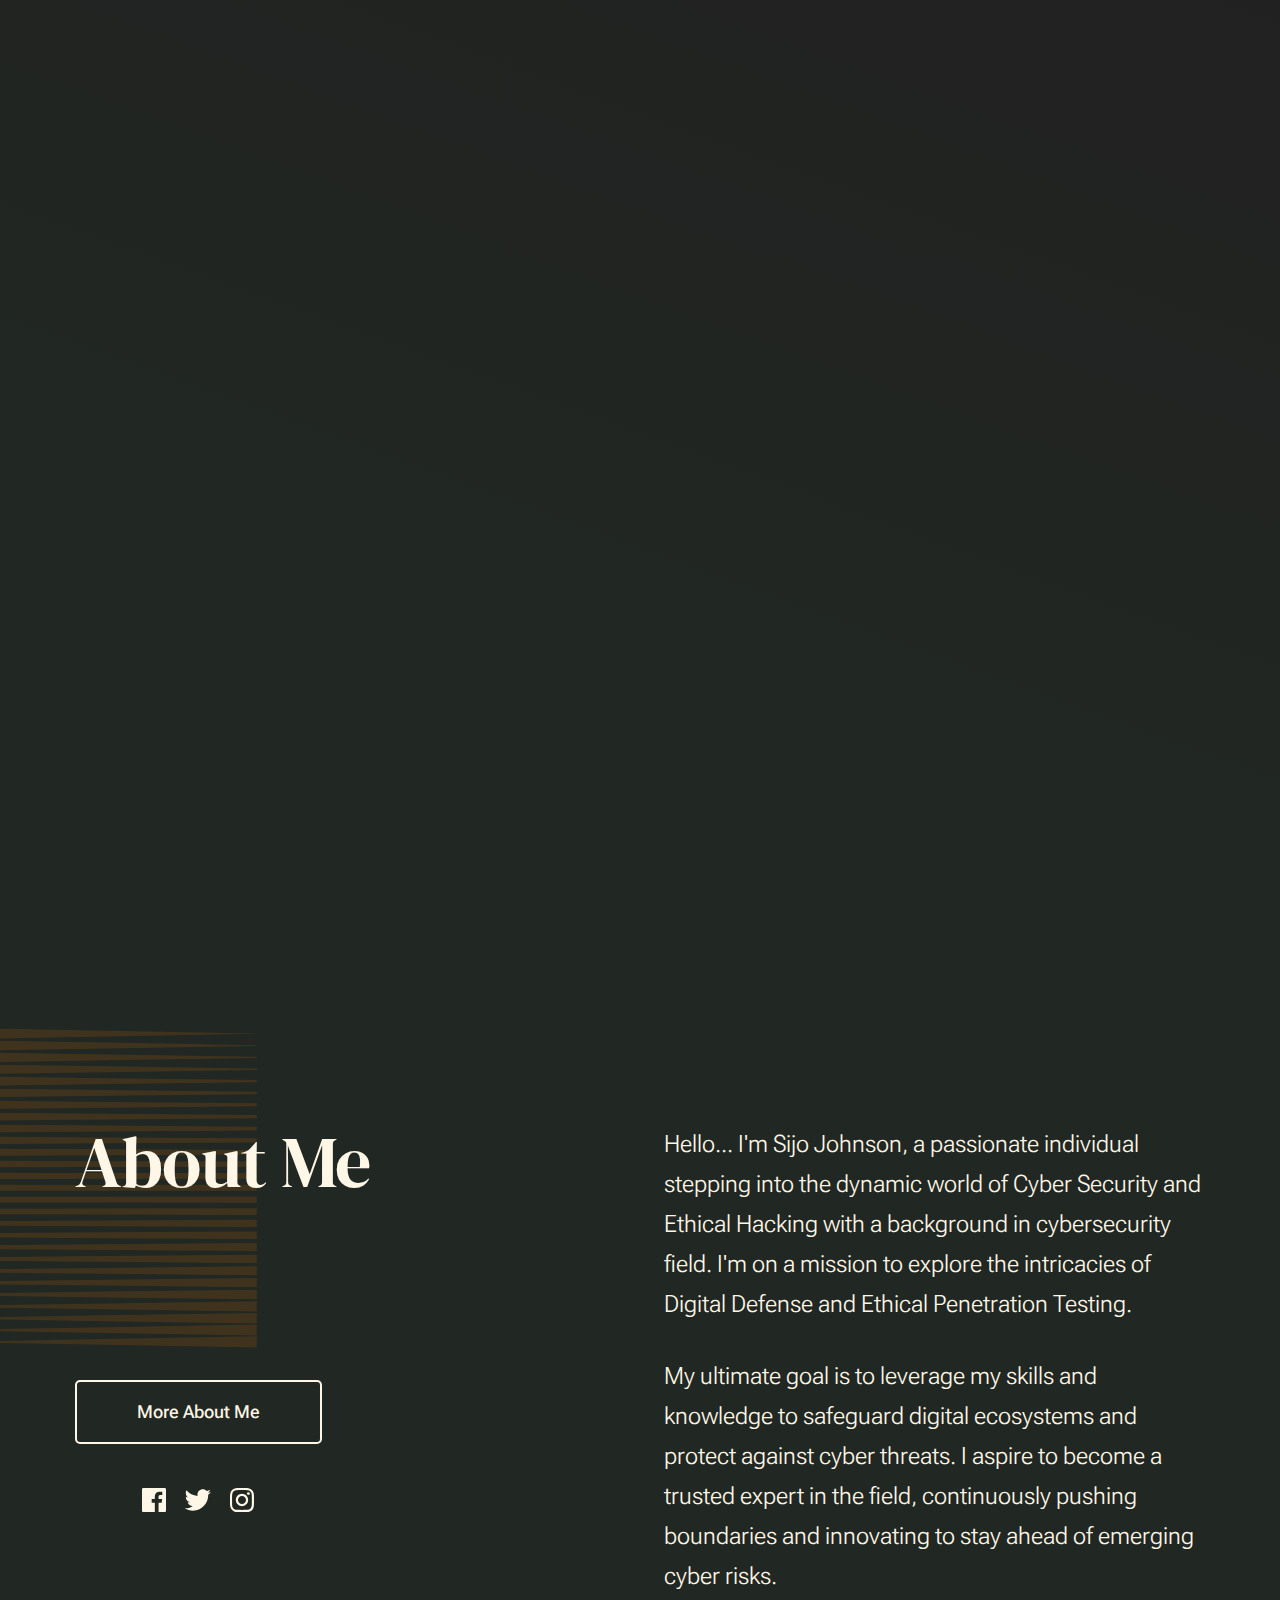
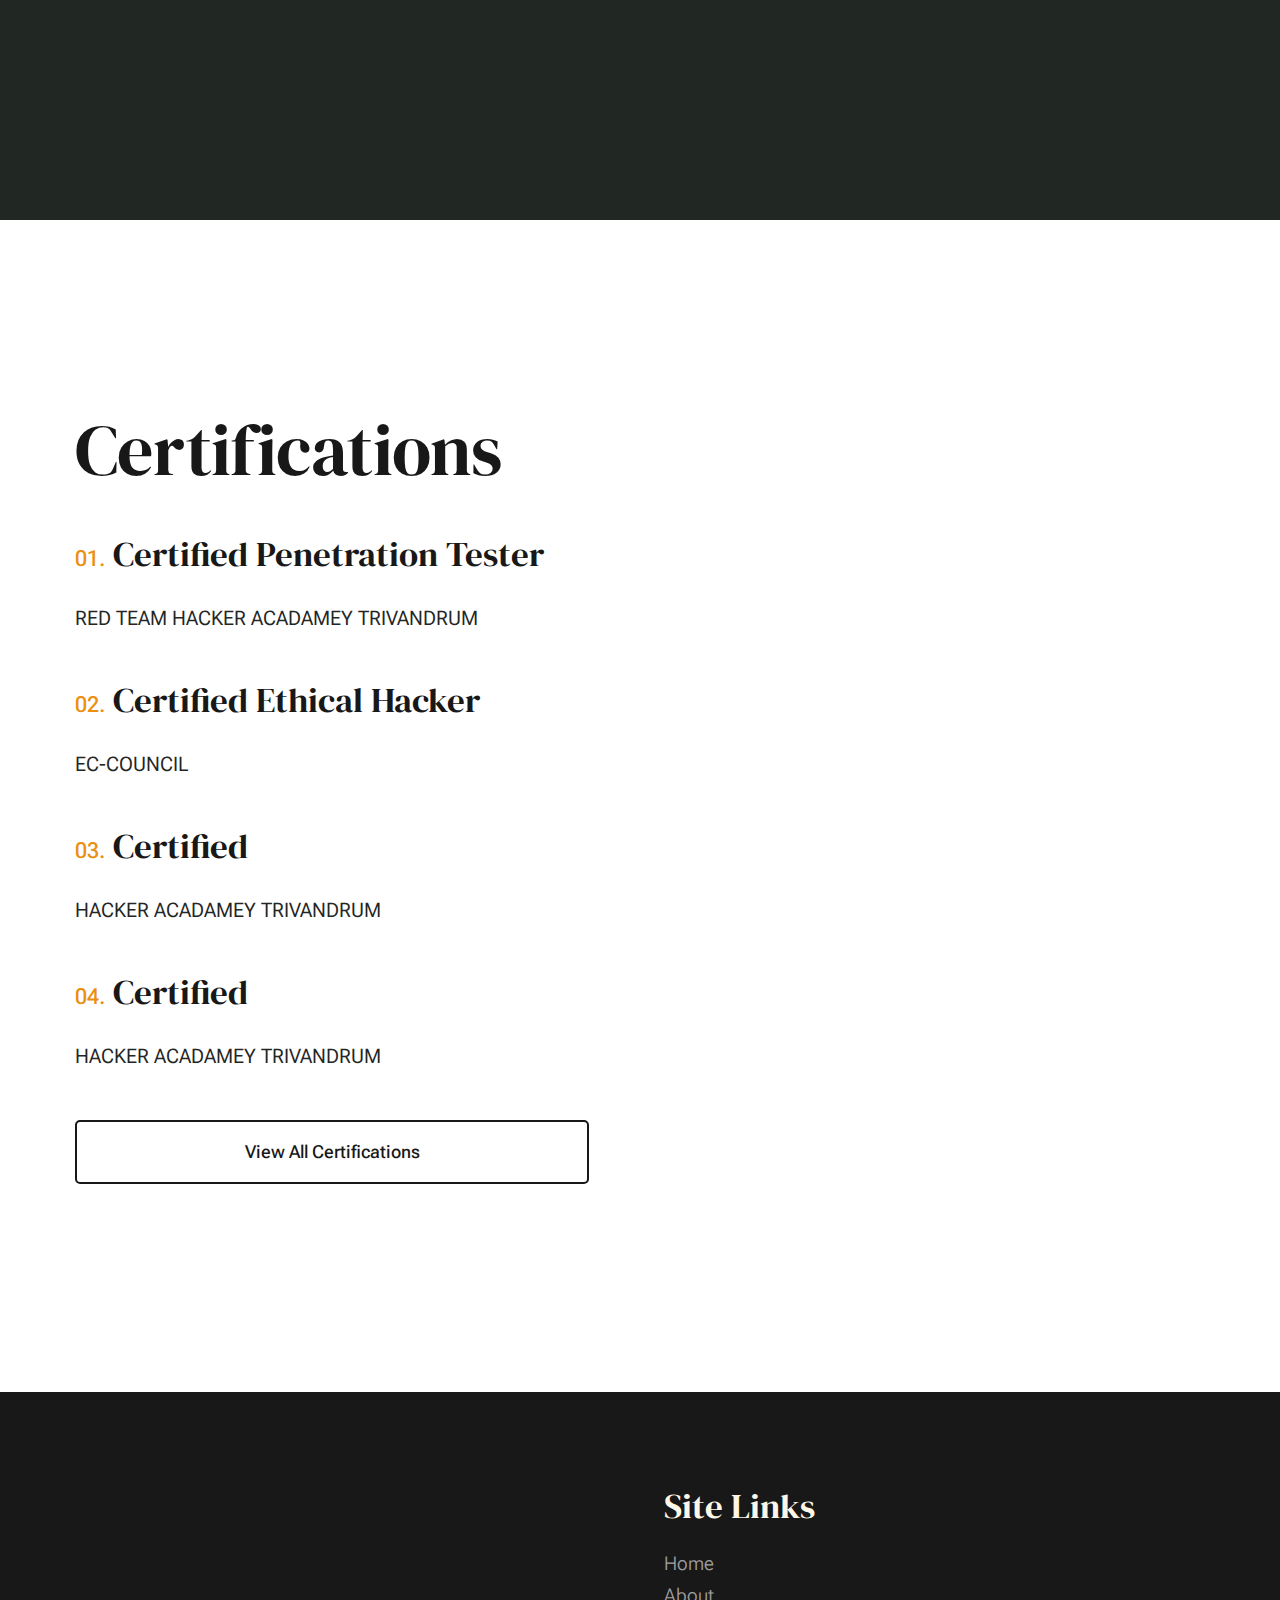
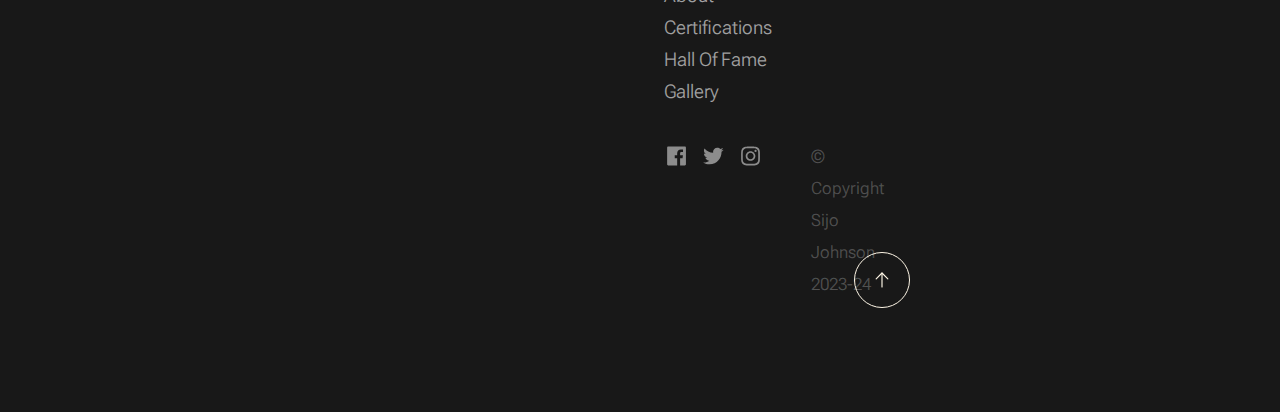
==== index.html @ fa4a4620 "Add files via upload" ====
<!DOCTYPE html>
<html lang="en" class="no-js" >
<head>

    <!--- basic page needs
    ================================================== -->
    <meta charset="utf-8">
    <meta name="viewport" content="width=device-width, initial-scale=1">
    <title>SIJO JOHNSON | PORTFOLIO</title>

    <script>
        document.documentElement.classList.remove('no-js');
        document.documentElement.classList.add('js');
    </script>

    <!-- CSS
    ================================================== -->
    <link rel="stylesheet" href="css/vendor.css">
    <link rel="stylesheet" href="css/styles.css">

    <!-- favicons
    ================================================== -->
    <link rel="apple-touch-icon" sizes="180x180" href="apple-touch-icon.png">
    <link rel="icon" type="image/png" sizes="32x32" href="favicon-32x32.png">
    <link rel="icon" type="image/png" sizes="16x16" href="favicon-16x16.png">
    <link rel="manifest" href="site.webmanifest">

</head>


<body id="top">

    
    <!-- preloader
    ================================================== -->
    <div id="preloader">
        <div id="loader" class="dots-fade">
            <div></div>
            <div></div>
            <div></div>
        </div>
    </div>


    <!-- page wrap
    ================================================== -->
    <div id="page" class="s-pagewrap ss-home">


        <!-- # site header 
        ================================================== -->
        <header class="s-header">

            <div class="row s-header__inner width-sixteen-col">

                <div class="s-header__block">
                    <div class="s-header__logo">
                        <a class="logo" href="index.html">
                            <img src="images/logo.png" alt="Homepage">
                        </a>
                    </div>

                    <a class="s-header__menu-toggle" href="#0"><span>Menu</span></a>
                </div> <!-- end s-header__block -->

                <nav class="s-header__nav">
    
                    <ul class="s-header__menu-links">
                        <li class="current"><a href="about.html">About</a></li>
                        <li><a href="certifications.html">Certifications</a></li>
                        <li><a href="halloffame.html">Hall Of Fame</a></li>
                        <li><a href="gallery.html">Gallery</a></li>
                    </ul> <!-- s-header__menu-links -->
    
                </nav> <!-- end s-header__nav -->

            </div> <!-- end s-header__inner -->

        </header> <!-- end s-header -->


        <!-- # site main content
        ================================================== -->
        <section id="content" class="s-content">

            <!-- intro
            ----------------------------------------------- -->
            <section id="intro" class="s-intro">

                <div class="row s-intro__content width-sixteen-col">

                    <div class="column lg-12 s-intro__content-inner grid-block">
                        
                        <div class="s-intro__content-text">
                            <div class="s-intro__content-pretitle text-pretitle">Hello, I'm Sijo Johnson</div>
                            <h1 class="s-intro__content-title">
                            Cyber Security Researcher <br>
                            & Bug Hunter <br>
                            </h1>
                        </div> <!-- s-intro__content-text -->

                        <div class="s-intro__content-media"> 
                            <div class="s-intro__content-media-inner">                               
                                <img src="images/intro-bg.jpg" srcset="images/intro-bg.jpg 1x, images/intro-bg@2x.jpg 2x" alt="">
                                <div class="lines">                               
                                    <span></span>                                  
                                </div>
                            </div>
                        </div> <!-- s-intro__content-media -->                      

                        <div class="s-intro__scroll-down">
                            <a href="#about" class="smoothscroll">
                                <div class="scroll-icon">
                                    <svg xmlns="http://www.w3.org/2000/svg" viewBox="0 0 24 24" width="36" height="36" fill="none" stroke="#97b34a" stroke-width="1" stroke-linecap="round" stroke-linejoin="round">&lt;!--!  Atomicons Free 1.00 by @atisalab License - https://atomicons.com/license/ (Icons: CC BY 4.0) Copyright 2021 Atomicons --&gt;<polyline points="7 13 12 18 17 13"></polyline><line x1="12" y1="18" x2="12" y2="6"></line></svg>
                                </div>
                                <span>Scroll for more</span>
                            </a>
                        </div> <!-- s-intro__scroll-down -->
                        
                    </div> <!-- s-intro__content-inner -->

                </div> <!-- s-intro__content -->
                

            </section> <!-- end s-intro -->

            <!-- about
            ----------------------------------------------- -->
            <section id="about" class="s-about target-section">

                <div class="row s-about__content width-sixteen-col">
                    <div class="column grid-block grid-section-split">

                        <img src="images/geometric_shape.svg" alt="" class="s-about__content-imgbg">

                        <div class="section-header grid-section-split__header">
                       
                        </p>
                            <h2 class="text-display-title">
                            About Me
                            </h2>                           
                        </div> <!-- end section-header -->

                        <div class="s-about__content-main grid-section-split__primary">
                            <p class="attention-getter">
                                Hello... I'm Sijo Johnson, a passionate individual stepping into the dynamic world of Cyber Security and Ethical Hacking with a background in cybersecurity field. I'm on a mission to explore the intricacies of Digital Defense and Ethical Penetration Testing.
                            </p>

                            <p class="attention-getter">
                                My ultimate goal is to leverage my skills and knowledge to safeguard digital ecosystems and protect against cyber threats. I aspire to become a trusted expert in the field, continuously pushing boundaries and innovating to stay ahead of emerging cyber risks.
                            </p>
                        </div> <!-- end s-about__content-main -->

                        <div class="s-about__content-btn grid-section-split__bottom">
                            <a href="about.html" class="btn btn--stroke u-fullwidth">More About Me</a>

                            <ul class="s-about__social social-list">
                                 <li>
                            <a href="https://www.facebook.com/sijojohnson.143/">
                                        <svg xmlns="http://www.w3.org/2000/svg" width="24" height="24" viewBox="0 0 24 24" style="fill:rgba(0, 0, 0, 1);transform:;-ms-filter:"><path d="M20,3H4C3.447,3,3,3.448,3,4v16c0,0.552,0.447,1,1,1h8.615v-6.96h-2.338v-2.725h2.338v-2c0-2.325,1.42-3.592,3.5-3.592 c0.699-0.002,1.399,0.034,2.095,0.107v2.42h-1.435c-1.128,0-1.348,0.538-1.348,1.325v1.735h2.697l-0.35,2.725h-2.348V21H20 c0.553,0,1-0.448,1-1V4C21,3.448,20.553,3,20,3z"></path></svg>
                                        <span class="u-screen-reader-text">Facebook</span>
                                    </a>
                                </li>
                                 <li>
                            <a href="https://www.twitter.com/sijojohns0n/">
                                        <svg xmlns="http://www.w3.org/2000/svg" width="24" height="24" viewBox="0 0 24 24" style="fill:rgba(0, 0, 0, 1);transform:;-ms-filter:"><path d="M19.633,7.997c0.013,0.175,0.013,0.349,0.013,0.523c0,5.325-4.053,11.461-11.46,11.461c-2.282,0-4.402-0.661-6.186-1.809 c0.324,0.037,0.636,0.05,0.973,0.05c1.883,0,3.616-0.636,5.001-1.721c-1.771-0.037-3.255-1.197-3.767-2.793 c0.249,0.037,0.499,0.062,0.761,0.062c0.361,0,0.724-0.05,1.061-0.137c-1.847-0.374-3.23-1.995-3.23-3.953v-0.05 c0.537,0.299,1.16,0.486,1.82,0.511C3.534,9.419,2.823,8.184,2.823,6.787c0-0.748,0.199-1.434,0.548-2.032 c1.983,2.443,4.964,4.04,8.306,4.215c-0.062-0.3-0.1-0.611-0.1-0.923c0-2.22,1.796-4.028,4.028-4.028 c1.16,0,2.207,0.486,2.943,1.272c0.91-0.175,1.782-0.512,2.556-0.973c-0.299,0.935-0.936,1.721-1.771,2.22 c0.811-0.088,1.597-0.312,2.319-0.624C21.104,6.712,20.419,7.423,19.633,7.997z"></path></svg>
                                        <span class="u-screen-reader-text">Twitter</span>
                                    </a>
                                </li>
                                 <li>
                            <a href="https://www.instagram.com/sijojohns0n/">
                                        <svg xmlns="http://www.w3.org/2000/svg" width="24" height="24" viewBox="0 0 24 24" style="fill:rgba(0, 0, 0, 1);transform:;-ms-filter:"><path d="M11.999,7.377c-2.554,0-4.623,2.07-4.623,4.623c0,2.554,2.069,4.624,4.623,4.624c2.552,0,4.623-2.07,4.623-4.624 C16.622,9.447,14.551,7.377,11.999,7.377L11.999,7.377z M11.999,15.004c-1.659,0-3.004-1.345-3.004-3.003 c0-1.659,1.345-3.003,3.004-3.003s3.002,1.344,3.002,3.003C15.001,13.659,13.658,15.004,11.999,15.004L11.999,15.004z"></path><circle cx="16.806" cy="7.207" r="1.078"></circle><path d="M20.533,6.111c-0.469-1.209-1.424-2.165-2.633-2.632c-0.699-0.263-1.438-0.404-2.186-0.42 c-0.963-0.042-1.268-0.054-3.71-0.054s-2.755,0-3.71,0.054C7.548,3.074,6.809,3.215,6.11,3.479C4.9,3.946,3.945,4.902,3.477,6.111 c-0.263,0.7-0.404,1.438-0.419,2.186c-0.043,0.962-0.056,1.267-0.056,3.71c0,2.442,0,2.753,0.056,3.71 c0.015,0.748,0.156,1.486,0.419,2.187c0.469,1.208,1.424,2.164,2.634,2.632c0.696,0.272,1.435,0.426,2.185,0.45 c0.963,0.042,1.268,0.055,3.71,0.055s2.755,0,3.71-0.055c0.747-0.015,1.486-0.157,2.186-0.419c1.209-0.469,2.164-1.424,2.633-2.633 c0.263-0.7,0.404-1.438,0.419-2.186c0.043-0.962,0.056-1.267,0.056-3.71s0-2.753-0.056-3.71C20.941,7.57,20.801,6.819,20.533,6.111z M19.315,15.643c-0.007,0.576-0.111,1.147-0.311,1.688c-0.305,0.787-0.926,1.409-1.712,1.711c-0.535,0.199-1.099,0.303-1.67,0.311 c-0.95,0.044-1.218,0.055-3.654,0.055c-2.438,0-2.687,0-3.655-0.055c-0.569-0.007-1.135-0.112-1.669-0.311 c-0.789-0.301-1.414-0.923-1.719-1.711c-0.196-0.534-0.302-1.099-0.311-1.669c-0.043-0.95-0.053-1.218-0.053-3.654 c0-2.437,0-2.686,0.053-3.655c0.007-0.576,0.111-1.146,0.311-1.687c0.305-0.789,0.93-1.41,1.719-1.712 c0.534-0.198,1.1-0.303,1.669-0.311c0.951-0.043,1.218-0.055,3.655-0.055c2.437,0,2.687,0,3.654,0.055 c0.571,0.007,1.135,0.112,1.67,0.311c0.786,0.303,1.407,0.925,1.712,1.712c0.196,0.534,0.302,1.099,0.311,1.669 c0.043,0.951,0.054,1.218,0.054,3.655c0,2.436,0,2.698-0.043,3.654H19.315z"></path></svg>
                                        <span class="u-screen-reader-text">Instagram</span>
                                    </a>
                                </li>
                            </ul> <!-- end s-footer__social -->
                        </div> <!-- end s-about__content-btn -->
                    
                    </div> <!-- content-inner -->
                </div>
                
            </section> <!-- end s-about -->

            <!-- expertise
            ----------------------------------------------- -->
            <section id="expertise" class="s-expertise">

                <div class="row s-expertise__content width-sixteen-col">
                    <div class="column xl-12 grid-block grid-section-split">

                        <div class="section-header grid-section-split__header">                           
                            <h2 class="text-display-title">
                            Certifications
                            </h2>     
                            
                        <div class="s-expertise__content-main grid-section-split__primary">

                            <div class="grid-list-items list-items show-ctr">
                                <div class="grid-list-items__item list-items__item">
                                    <div class="grid-list-items__title list-items__item-header">
                                        <h3 class="list-items__item-title">Certified Penetration Tester</h3>
                                    </div>
                                    <div class="grid-list-items__text list-items__item-text">
                                        <p>
                                            RED TEAM HACKER ACADAMEY TRIVANDRUM
                                        </p>
                                    </div>
                                </div> <!-- list-item -->
                                <div class="grid-list-items__item list-items__item">
                                    <div class="grid-list-items__title list-items__item-header">
                                        <h3 class="list-items__item-title">Certified Ethical Hacker</h3>
                                    </div>
                                    <div class="grid-list-items__text list-items__item-text">
                                        <p>
                                        EC-COUNCIL 
                                        </p>
                                    </div>
                                </div> <!-- list-expertise__item -->
                                <div class="grid-list-items__item list-items__item">
                                    <div class="grid-list-items__title list-items__item-header">
                                        <h3 class="list-items__item-title">Certified</h3>
                                    </div>
                                    <div class="grid-list-items__text list-items__item-text">
                                        <p>
                                            HACKER ACADAMEY TRIVANDRUM
                                        </p>
                                    </div>
                                </div> <!-- list-expertise__item -->
                                <div class="grid-list-items__item list-items__item">
                                    <div class="grid-list-items__title list-items__item-header">
                                        <h3 class="list-items__item-title">Certified</h3>
                                    </div>
                                    <div class="grid-list-items__text list-items__item-text">
                                        <p>
                                        HACKER ACADAMEY TRIVANDRUM
                                        </p>
                                    </div>
                                </div> <!-- list-expertise__item -->

                            </div> <!-- grid-list-items -->
                        </div> <!-- end s-expertise__content-main -->

                        <div class="s-expertise__content-btn grid-section-split__bottom">
                            <a href="certifications.html" class="btn btn--stroke u-fullwidth">View All Certifications</a>
                        </div> <!-- end s-about__content-btn -->

                    </div> <!-- end grid-block-->
                </div> <!-- end s-expertise__content -->

            </section> <!-- end s-expertise -->


        <!-- # footer 
        ================================================== -->
        <footer class="s-footer">
            <div class="row s-footer__content">
                <div class="column xl-6 lg-6 md-12 s-footer__block s-footer__about">                                   
                </p>               
                </div>                
                <div class="column xl-3 lg-6 md-12 s-footer__block s-footer__site-links">
                    <h3>Site Links</h3>
                    <ul class="link-list">
                        <li><a href="index.html">Home</a></li>
                        <li><a href="about.html">About</a></li>
                        <li><a href="certifications.html">Certifications</a></li>
                        <li><a href="halloffame.html">Hall Of Fame</a></li>
                        <li><a href="gallery.html">Gallery</a></li>
                    </ul>
            <div class="row s-footer__bottom">
                <div class="column xl-6 lg-12">
                    <ul class="s-footer__social social-list">
                         <li>
                            <a href="https://www.facebook.com/sijojohnson.143/">
                                <svg xmlns="http://www.w3.org/2000/svg" width="24" height="24" viewBox="0 0 24 24" style="fill:rgba(0, 0, 0, 1);transform:;-ms-filter:"><path d="M20,3H4C3.447,3,3,3.448,3,4v16c0,0.552,0.447,1,1,1h8.615v-6.96h-2.338v-2.725h2.338v-2c0-2.325,1.42-3.592,3.5-3.592 c0.699-0.002,1.399,0.034,2.095,0.107v2.42h-1.435c-1.128,0-1.348,0.538-1.348,1.325v1.735h2.697l-0.35,2.725h-2.348V21H20 c0.553,0,1-0.448,1-1V4C21,3.448,20.553,3,20,3z"></path></svg>
                                <span class="u-screen-reader-text">Facebook</span>
                            </a>
                        </li>
                         <li>
                            <a href="https://www.twitter.com/sijojohns0n/">
                                <svg xmlns="http://www.w3.org/2000/svg" width="24" height="24" viewBox="0 0 24 24" style="fill:rgba(0, 0, 0, 1);transform:;-ms-filter:"><path d="M19.633,7.997c0.013,0.175,0.013,0.349,0.013,0.523c0,5.325-4.053,11.461-11.46,11.461c-2.282,0-4.402-0.661-6.186-1.809 c0.324,0.037,0.636,0.05,0.973,0.05c1.883,0,3.616-0.636,5.001-1.721c-1.771-0.037-3.255-1.197-3.767-2.793 c0.249,0.037,0.499,0.062,0.761,0.062c0.361,0,0.724-0.05,1.061-0.137c-1.847-0.374-3.23-1.995-3.23-3.953v-0.05 c0.537,0.299,1.16,0.486,1.82,0.511C3.534,9.419,2.823,8.184,2.823,6.787c0-0.748,0.199-1.434,0.548-2.032 c1.983,2.443,4.964,4.04,8.306,4.215c-0.062-0.3-0.1-0.611-0.1-0.923c0-2.22,1.796-4.028,4.028-4.028 c1.16,0,2.207,0.486,2.943,1.272c0.91-0.175,1.782-0.512,2.556-0.973c-0.299,0.935-0.936,1.721-1.771,2.22 c0.811-0.088,1.597-0.312,2.319-0.624C21.104,6.712,20.419,7.423,19.633,7.997z"></path></svg>
                                <span class="u-screen-reader-text">Twitter</span>
                            </a>
                        </li>
                        <li>
                            <a href="https://www.instagram.com/sijojohns0n/">
                                <svg xmlns="http://www.w3.org/2000/svg" width="24" height="24" viewBox="0 0 24 24" style="fill:rgba(0, 0, 0, 1);transform:;-ms-filter:"><path d="M11.999,7.377c-2.554,0-4.623,2.07-4.623,4.623c0,2.554,2.069,4.624,4.623,4.624c2.552,0,4.623-2.07,4.623-4.624 C16.622,9.447,14.551,7.377,11.999,7.377L11.999,7.377z M11.999,15.004c-1.659,0-3.004-1.345-3.004-3.003 c0-1.659,1.345-3.003,3.004-3.003s3.002,1.344,3.002,3.003C15.001,13.659,13.658,15.004,11.999,15.004L11.999,15.004z"></path><circle cx="16.806" cy="7.207" r="1.078"></circle><path d="M20.533,6.111c-0.469-1.209-1.424-2.165-2.633-2.632c-0.699-0.263-1.438-0.404-2.186-0.42 c-0.963-0.042-1.268-0.054-3.71-0.054s-2.755,0-3.71,0.054C7.548,3.074,6.809,3.215,6.11,3.479C4.9,3.946,3.945,4.902,3.477,6.111 c-0.263,0.7-0.404,1.438-0.419,2.186c-0.043,0.962-0.056,1.267-0.056,3.71c0,2.442,0,2.753,0.056,3.71 c0.015,0.748,0.156,1.486,0.419,2.187c0.469,1.208,1.424,2.164,2.634,2.632c0.696,0.272,1.435,0.426,2.185,0.45 c0.963,0.042,1.268,0.055,3.71,0.055s2.755,0,3.71-0.055c0.747-0.015,1.486-0.157,2.186-0.419c1.209-0.469,2.164-1.424,2.633-2.633 c0.263-0.7,0.404-1.438,0.419-2.186c0.043-0.962,0.056-1.267,0.056-3.71s0-2.753-0.056-3.71C20.941,7.57,20.801,6.819,20.533,6.111z M19.315,15.643c-0.007,0.576-0.111,1.147-0.311,1.688c-0.305,0.787-0.926,1.409-1.712,1.711c-0.535,0.199-1.099,0.303-1.67,0.311 c-0.95,0.044-1.218,0.055-3.654,0.055c-2.438,0-2.687,0-3.655-0.055c-0.569-0.007-1.135-0.112-1.669-0.311 c-0.789-0.301-1.414-0.923-1.719-1.711c-0.196-0.534-0.302-1.099-0.311-1.669c-0.043-0.95-0.053-1.218-0.053-3.654 c0-2.437,0-2.686,0.053-3.655c0.007-0.576,0.111-1.146,0.311-1.687c0.305-0.789,0.93-1.41,1.719-1.712 c0.534-0.198,1.1-0.303,1.669-0.311c0.951-0.043,1.218-0.055,3.655-0.055c2.437,0,2.687,0,3.654,0.055 c0.571,0.007,1.135,0.112,1.67,0.311c0.786,0.303,1.407,0.925,1.712,1.712c0.196,0.534,0.302,1.099,0.311,1.669 c0.043,0.951,0.054,1.218,0.054,3.655c0,2.436,0,2.698-0.043,3.654H19.315z"></path></svg>
                                <span class="u-screen-reader-text">Instagram</span>
                            </a>
                        </li>
                    </ul> <!-- end s-footer__social -->
                </div>
                <div class="column xl-6 lg-12">
                    <p class="ss-copyright">
                        <span>© Copyright Sijo Johnson 2023-24</span>
                    </p>
                </div>

                <div class="ss-go-top">
                    <a class="smoothscroll" title="Back to Top" href="#top">
                        <svg xmlns="http://www.w3.org/2000/svg" viewBox="0 0 24 24" width="36" height="36" fill="none" stroke="#ffffff" stroke-width="1" stroke-linecap="round" stroke-linejoin="round">&lt;!--!  Atomicons Free 1.00 by @atisalab License - https://atomicons.com/license/ (Icons: CC BY 4.0) Copyright 2021 Atomicons --&gt;<polyline points="17 11 12 6 7 11"></polyline><line x1="12" y1="18" x2="12" y2="6"></line></svg>
                    </a>
                </div> <!-- end ss-go-top -->
            </div>
            
        </footer> <!-- end s-footer -->

    </div> <!-- end page-wrap -->

    <!-- Java Script
    ================================================== -->
    <script src="js/plugins.js"></script>
    <script src="js/main.js"></script>

</body>
</html>
---- css/vendor.css ----
/* ===================================================================
 * Sijo Johnson Third-party Stylesheets
 * Template Ver. 1.0.0
 * 12-13-2022
 * -------------------------------------------------------------------
 *
 * TOC:
 * # PrismJS
 * # Swiper
 *
 * ------------------------------------------------------------------- */


/* ===================================================================
 * # PrismJS 1.20.0
 *   https://prismjs.com/download.html#themes=prism-okaidia&languages=markup+css+clike+javascript+markup-templating+php 
 *   
 *   okaidia theme for JavaScript, CSS and HTML
 *   Loosely based on Monokai textmate theme by http://www.monokai.nl/
 *   @author ocodia
 * ------------------------------------------------------------------- */
code[class*=language-],
pre[class*=language-] {
  color          : #f8f8f2;
  background     : none;
  text-shadow    : 0 1px rgba(0, 0, 0, 0.3);
  font-family    : var(--font-mono);
  font-size      : calc(var(--text-size) * 0.9444);
  text-align     : left;
  white-space    : pre;
  word-spacing   : normal;
  word-break     : normal;
  word-wrap      : normal;
  line-height    : var(--vspace-1);
  -moz-tab-size  : 4;
  -o-tab-size    : 4;
  tab-size       : 4;
  -webkit-hyphens: none;
  -ms-hyphens    : none;
  hyphens        : none;
}

/* Code blocks */
pre[class*=language-] {
  padding : var(--vspace-0_5) 0 var(--vspace-1);
  margin  : var(--vspace-1) 0;
  overflow: auto;
}

:not(pre)>code[class*=language-],
pre[class*=language-] {
  background: #272822;
}

/* Inline code */
:not(pre)>code[class*=language-] {
  padding    : 0.1em;
  white-space: normal;
}

.token.comment,
.token.prolog,
.token.doctype,
.token.cdata {
  color: slategray;
}

.token.punctuation {
  color: #f8f8f2;
}

.token.namespace {
  opacity: 0.7;
}

.token.property,
.token.tag,
.token.constant,
.token.symbol,
.token.deleted {
  color: #f92672;
}

.token.boolean,
.token.number {
  color: #ae81ff;
}

.token.selector,
.token.attr-name,
.token.string,
.token.char,
.token.builtin,
.token.inserted {
  color: #a6e22e;
}

.token.operator,
.token.entity,
.token.url,
.language-css .token.string,
.style .token.string,
.token.variable {
  color: #f8f8f2;
}

.token.atrule,
.token.attr-value,
.token.function,
.token.class-name {
  color: #e6db74;
}

.token.keyword {
  color: #66d9ef;
}

.token.regex,
.token.important {
  color: #fd971f;
}

.token.important,
.token.bold {
  font-weight: bold;
}

.token.italic {
  font-style: italic;
}

.token.entity {
  cursor: help;
}



/* ===================================================================
 * # Swiper 6.4.5
 *   Most modern mobile touch slider and framework with hardware accelerated transitions
 *   https://swiperjs.com
 *
 *   Copyright 2014-2020 Vladimir Kharlampidi
 *
 *   Released under the MIT License
 *
 *   Released on: December 18, 2020
 * ------------------------------------------------------------------- */
@font-face {
  font-family: "swiper-icons";
  src        : url("data:application/font-woff;charset=utf-8;base64, [base64]//wADZ2x5ZgAAAywAAADMAAAD2MHtryVoZWFkAAABbAAAADAAAAA2E2+eoWhoZWEAAAGcAAAAHwAAACQC9gDzaG10eAAAAigAAAAZAAAArgJkABFsb2NhAAAC0AAAAFoAAABaFQAUGG1heHAAAAG8AAAAHwAAACAAcABAbmFtZQAAA/gAAAE5AAACXvFdBwlwb3N0AAAFNAAAAGIAAACE5s74hXjaY2BkYGAAYpf5Hu/j+W2+MnAzMYDAzaX6QjD6/4//Bxj5GA8AuRwMYGkAPywL13jaY2BkYGA88P8Agx4j+/8fQDYfA1AEBWgDAIB2BOoAeNpjYGRgYNBh4GdgYgABEMnIABJzYNADCQAACWgAsQB42mNgYfzCOIGBlYGB0YcxjYGBwR1Kf2WQZGhhYGBiYGVmgAFGBiQQkOaawtDAoMBQxXjg/wEGPcYDDA4wNUA2CCgwsAAAO4EL6gAAeNpj2M0gyAACqxgGNWBkZ2D4/wMA+xkDdgAAAHjaY2BgYGaAYBkGRgYQiAHyGMF8FgYHIM3DwMHABGQrMOgyWDLEM1T9/w8UBfEMgLzE////P/5//f/V/xv+r4eaAAeMbAxwIUYmIMHEgKYAYjUcsDAwsLKxc3BycfPw8jEQA/[base64]/uznmfPFBNODM2K7MTQ45YEAZqGP81AmGGcF3iPqOop0r1SPTaTbVkfUe4HXj97wYE+yNwWYxwWu4v1ugWHgo3S1XdZEVqWM7ET0cfnLGxWfkgR42o2PvWrDMBSFj/IHLaF0zKjRgdiVMwScNRAoWUoH78Y2icB/yIY09An6AH2Bdu/UB+yxopYshQiEvnvu0dURgDt8QeC8PDw7Fpji3fEA4z/PEJ6YOB5hKh4dj3EvXhxPqH/SKUY3rJ7srZ4FZnh1PMAtPhwP6fl2PMJMPDgeQ4rY8YT6Gzao0eAEA409DuggmTnFnOcSCiEiLMgxCiTI6Cq5DZUd3Qmp10vO0LaLTd2cjN4fOumlc7lUYbSQcZFkutRG7g6JKZKy0RmdLY680CDnEJ+UMkpFFe1RN7nxdVpXrC4aTtnaurOnYercZg2YVmLN/d/gczfEimrE/fs/bOuq29Zmn8tloORaXgZgGa78yO9/cnXm2BpaGvq25Dv9S4E9+5SIc9PqupJKhYFSSl47+Qcr1mYNAAAAeNptw0cKwkAAAMDZJA8Q7OUJvkLsPfZ6zFVERPy8qHh2YER+3i/BP83vIBLLySsoKimrqKqpa2hp6+jq6RsYGhmbmJqZSy0sraxtbO3sHRydnEMU4uR6yx7JJXveP7WrDycAAAAAAAH//wACeNpjYGRgYOABYhkgZgJCZgZNBkYGLQZtIJsFLMYAAAw3ALgAeNolizEKgDAQBCchRbC2sFER0YD6qVQiBCv/H9ezGI6Z5XBAw8CBK/m5iQQVauVbXLnOrMZv2oLdKFa8Pjuru2hJzGabmOSLzNMzvutpB3N42mNgZGBg4GKQYzBhYMxJLMlj4GBgAYow/P/PAJJhLM6sSoWKfWCAAwDAjgbRAAB42mNgYGBkAIIbCZo5IPrmUn0hGA0AO8EFTQAA") format("woff");
  font-weight: 400;
  font-style : normal;
}

:root {
  --swiper-theme-color: #007aff;
}

.swiper-container {
  margin-left : auto;
  margin-right: auto;
  position    : relative;
  overflow    : hidden;
  list-style  : none;
  padding     : 0;
  /* Fix of Webkit flickering */
  z-index     : 1;
}

.swiper-container-vertical>.swiper-wrapper {
  flex-direction: column;
}

.swiper-wrapper {
  position           : relative;
  width              : 100%;
  height             : 100%;
  z-index            : 1;
  display            : flex;
  transition-property: transform;
  box-sizing         : content-box;
}

.swiper-container-android .swiper-slide,
.swiper-wrapper {
  transform: translate3d(0px, 0, 0);
}

.swiper-container-multirow>.swiper-wrapper {
  flex-wrap: wrap;
}

.swiper-container-multirow-column>.swiper-wrapper {
  flex-wrap     : wrap;
  flex-direction: column;
}

.swiper-container-free-mode>.swiper-wrapper {
  transition-timing-function: ease-out;
  margin                    : 0 auto;
}

.swiper-slide {
  flex-shrink        : 0;
  width              : 100%;
  height             : 100%;
  position           : relative;
  transition-property: transform;
}

.swiper-slide-invisible-blank {
  visibility: hidden;
}

/* Auto Height */
.swiper-container-autoheight,
.swiper-container-autoheight .swiper-slide {
  height: auto;
}

.swiper-container-autoheight .swiper-wrapper {
  align-items        : flex-start;
  transition-property: transform, height;
}

/* 3D Effects */
.swiper-container-3d {
  perspective: 1200px;
}

.swiper-container-3d .swiper-wrapper,
.swiper-container-3d .swiper-slide,
.swiper-container-3d .swiper-slide-shadow-left,
.swiper-container-3d .swiper-slide-shadow-right,
.swiper-container-3d .swiper-slide-shadow-top,
.swiper-container-3d .swiper-slide-shadow-bottom,
.swiper-container-3d .swiper-cube-shadow {
  transform-style: preserve-3d;
}

.swiper-container-3d .swiper-slide-shadow-left,
.swiper-container-3d .swiper-slide-shadow-right,
.swiper-container-3d .swiper-slide-shadow-top,
.swiper-container-3d .swiper-slide-shadow-bottom {
  position      : absolute;
  left          : 0;
  top           : 0;
  width         : 100%;
  height        : 100%;
  pointer-events: none;
  z-index       : 10;
}

.swiper-container-3d .swiper-slide-shadow-left {
  background-image: linear-gradient(to left, rgba(0, 0, 0, 0.5), rgba(0, 0, 0, 0));
}

.swiper-container-3d .swiper-slide-shadow-right {
  background-image: linear-gradient(to right, rgba(0, 0, 0, 0.5), rgba(0, 0, 0, 0));
}

.swiper-container-3d .swiper-slide-shadow-top {
  background-image: linear-gradient(to top, rgba(0, 0, 0, 0.5), rgba(0, 0, 0, 0));
}

.swiper-container-3d .swiper-slide-shadow-bottom {
  background-image: linear-gradient(to bottom, rgba(0, 0, 0, 0.5), rgba(0, 0, 0, 0));
}

/* CSS Mode */
.swiper-container-css-mode>.swiper-wrapper {
  overflow          : auto;
  scrollbar-width   : none;
  /* For Firefox */
  -ms-overflow-style: none;
  /* For Internet Explorer and Edge */
}

.swiper-container-css-mode>.swiper-wrapper::-webkit-scrollbar {
  display: none;
}

.swiper-container-css-mode>.swiper-wrapper>.swiper-slide {
  scroll-snap-align: start start;
}

.swiper-container-horizontal.swiper-container-css-mode>.swiper-wrapper {
  -ms-scroll-snap-type: x mandatory;
  scroll-snap-type    : x mandatory;
}

.swiper-container-vertical.swiper-container-css-mode>.swiper-wrapper {
  -ms-scroll-snap-type: y mandatory;
  scroll-snap-type    : y mandatory;
}

:root {
  --swiper-navigation-size   : 44px;
  /*
    --swiper-navigation-color: var(--swiper-theme-color);
    */
}

.swiper-button-prev,
.swiper-button-next {
  position       : absolute;
  top            : 50%;
  width          : calc(var(--swiper-navigation-size) / 44 * 27);
  height         : var(--swiper-navigation-size);
  margin-top     : calc(-1 * var(--swiper-navigation-size) / 2);
  z-index        : 10;
  cursor         : pointer;
  display        : flex;
  align-items    : center;
  justify-content: center;
  color          : var(--swiper-navigation-color, var(--swiper-theme-color));
}

.swiper-button-prev.swiper-button-disabled,
.swiper-button-next.swiper-button-disabled {
  opacity       : 0.35;
  cursor        : auto;
  pointer-events: none;
}

.swiper-button-prev:after,
.swiper-button-next:after {
  font-family   : swiper-icons;
  font-size     : var(--swiper-navigation-size);
  text-transform: none !important;
  letter-spacing: 0;
  text-transform: none;
  font-variant  : initial;
  line-height   : 1;
}

.swiper-button-prev,
.swiper-container-rtl .swiper-button-next {
  left : 10px;
  right: auto;
}

.swiper-button-prev:after,
.swiper-container-rtl .swiper-button-next:after {
  content: "prev";
}

.swiper-button-next,
.swiper-container-rtl .swiper-button-prev {
  right: 10px;
  left : auto;
}

.swiper-button-next:after,
.swiper-container-rtl .swiper-button-prev:after {
  content: "next";
}

.swiper-button-prev.swiper-button-white,
.swiper-button-next.swiper-button-white {
  --swiper-navigation-color: #ffffff;
}

.swiper-button-prev.swiper-button-black,
.swiper-button-next.swiper-button-black {
  --swiper-navigation-color: #000000;
}

.swiper-button-lock {
  display: none;
}

:root {
  /*
    --swiper-pagination-color: var(--swiper-theme-color);
    */
}

.swiper-pagination {
  position  : absolute;
  text-align: center;
  transition: 300ms opacity;
  transform : translate3d(0, 0, 0);
  z-index   : 10;
}

.swiper-pagination.swiper-pagination-hidden {
  opacity: 0;
}

/* Common Styles */
.swiper-pagination-fraction,
.swiper-pagination-custom,
.swiper-container-horizontal>.swiper-pagination-bullets {
  bottom: 10px;
  left  : 0;
  width : 100%;
}

/* Bullets */
.swiper-pagination-bullets-dynamic {
  overflow : hidden;
  font-size: 0;
}

.swiper-pagination-bullets-dynamic .swiper-pagination-bullet {
  transform: scale(0.33);
  position : relative;
}

.swiper-pagination-bullets-dynamic .swiper-pagination-bullet-active {
  transform: scale(1);
}

.swiper-pagination-bullets-dynamic .swiper-pagination-bullet-active-main {
  transform: scale(1);
}

.swiper-pagination-bullets-dynamic .swiper-pagination-bullet-active-prev {
  transform: scale(0.66);
}

.swiper-pagination-bullets-dynamic .swiper-pagination-bullet-active-prev-prev {
  transform: scale(0.33);
}

.swiper-pagination-bullets-dynamic .swiper-pagination-bullet-active-next {
  transform: scale(0.66);
}

.swiper-pagination-bullets-dynamic .swiper-pagination-bullet-active-next-next {
  transform: scale(0.33);
}

.swiper-pagination-bullet {
  width        : 8px;
  height       : 8px;
  display      : inline-block;
  border-radius: 100%;
  background   : #000;
  opacity      : 0.2;
}

button.swiper-pagination-bullet {
  border            : none;
  margin            : 0;
  padding           : 0;
  box-shadow        : none;
  -webkit-appearance: none;
  -moz-appearance   : none;
  appearance        : none;
}

.swiper-pagination-clickable .swiper-pagination-bullet {
  cursor: pointer;
}

.swiper-pagination-bullet-active {
  opacity   : 1;
  background: var(--swiper-pagination-color, var(--swiper-theme-color));
}

.swiper-container-vertical>.swiper-pagination-bullets {
  right    : 10px;
  top      : 50%;
  transform: translate3d(0px, -50%, 0);
}

.swiper-container-vertical>.swiper-pagination-bullets .swiper-pagination-bullet {
  margin : 6px 0;
  display: block;
}

.swiper-container-vertical>.swiper-pagination-bullets.swiper-pagination-bullets-dynamic {
  top      : 50%;
  transform: translateY(-50%);
  width    : 8px;
}

.swiper-container-vertical>.swiper-pagination-bullets.swiper-pagination-bullets-dynamic .swiper-pagination-bullet {
  display   : inline-block;
  transition: 200ms transform, 200ms top;
}

.swiper-container-horizontal>.swiper-pagination-bullets .swiper-pagination-bullet {
  margin: 0 4px;
}

.swiper-container-horizontal>.swiper-pagination-bullets.swiper-pagination-bullets-dynamic {
  left       : 50%;
  transform  : translateX(-50%);
  white-space: nowrap;
}

.swiper-container-horizontal>.swiper-pagination-bullets.swiper-pagination-bullets-dynamic .swiper-pagination-bullet {
  transition: 200ms transform, 200ms left;
}

.swiper-container-horizontal.swiper-container-rtl>.swiper-pagination-bullets-dynamic .swiper-pagination-bullet {
  transition: 200ms transform, 200ms right;
}

/* Progress */
.swiper-pagination-progressbar {
  background: rgba(0, 0, 0, 0.25);
  position  : absolute;
}

.swiper-pagination-progressbar .swiper-pagination-progressbar-fill {
  background      : var(--swiper-pagination-color, var(--swiper-theme-color));
  position        : absolute;
  left            : 0;
  top             : 0;
  width           : 100%;
  height          : 100%;
  transform       : scale(0);
  transform-origin: left top;
}

.swiper-container-rtl .swiper-pagination-progressbar .swiper-pagination-progressbar-fill {
  transform-origin: right top;
}

.swiper-container-horizontal>.swiper-pagination-progressbar,
.swiper-container-vertical>.swiper-pagination-progressbar.swiper-pagination-progressbar-opposite {
  width : 100%;
  height: 4px;
  left  : 0;
  top   : 0;
}

.swiper-container-vertical>.swiper-pagination-progressbar,
.swiper-container-horizontal>.swiper-pagination-progressbar.swiper-pagination-progressbar-opposite {
  width : 4px;
  height: 100%;
  left  : 0;
  top   : 0;
}

.swiper-pagination-white {
  --swiper-pagination-color: #ffffff;
}

.swiper-pagination-black {
  --swiper-pagination-color: #000000;
}

.swiper-pagination-lock {
  display: none;
}

/* Scrollbar */
.swiper-scrollbar {
  border-radius   : 10px;
  position        : relative;
  -ms-touch-action: none;
  background      : rgba(0, 0, 0, 0.1);
}

.swiper-container-horizontal>.swiper-scrollbar {
  position: absolute;
  left    : 1%;
  bottom  : 3px;
  z-index : 50;
  height  : 5px;
  width   : 98%;
}

.swiper-container-vertical>.swiper-scrollbar {
  position: absolute;
  right   : 3px;
  top     : 1%;
  z-index : 50;
  width   : 5px;
  height  : 98%;
}

.swiper-scrollbar-drag {
  height       : 100%;
  width        : 100%;
  position     : relative;
  background   : rgba(0, 0, 0, 0.5);
  border-radius: 10px;
  left         : 0;
  top          : 0;
}

.swiper-scrollbar-cursor-drag {
  cursor: move;
}

.swiper-scrollbar-lock {
  display: none;
}

.swiper-zoom-container {
  width          : 100%;
  height         : 100%;
  display        : flex;
  justify-content: center;
  align-items    : center;
  text-align     : center;
}

.swiper-zoom-container>img,
.swiper-zoom-container>svg,
.swiper-zoom-container>canvas {
  max-width    : 100%;
  max-height   : 100%;
  -o-object-fit: contain;
  object-fit   : contain;
}

.swiper-slide-zoomed {
  cursor: move;
}

/* Preloader */
:root {
  /*
    --swiper-preloader-color: var(--swiper-theme-color);
    */
}

.swiper-lazy-preloader {
  width            : 42px;
  height           : 42px;
  position         : absolute;
  left             : 50%;
  top              : 50%;
  margin-left      : -21px;
  margin-top       : -21px;
  z-index          : 10;
  transform-origin : 50%;
  -webkit-animation: swiper-preloader-spin 1s infinite linear;
  animation        : swiper-preloader-spin 1s infinite linear;
  box-sizing       : border-box;
  border           : 4px solid var(--swiper-preloader-color, var(--swiper-theme-color));
  border-radius    : 50%;
  border-top-color : transparent;
}

.swiper-lazy-preloader-white {
  --swiper-preloader-color: #fff;
}

.swiper-lazy-preloader-black {
  --swiper-preloader-color: #000;
}

@-webkit-keyframes swiper-preloader-spin {
  100% {
    transform: rotate(360deg);
  }
}

@keyframes swiper-preloader-spin {
  100% {
    transform: rotate(360deg);
  }
}

/* a11y */
.swiper-container .swiper-notification {
  position      : absolute;
  left          : 0;
  top           : 0;
  pointer-events: none;
  opacity       : 0;
  z-index       : -1000;
}

.swiper-container-fade.swiper-container-free-mode .swiper-slide {
  transition-timing-function: ease-out;
}

.swiper-container-fade .swiper-slide {
  pointer-events     : none;
  transition-property: opacity;
}

.swiper-container-fade .swiper-slide .swiper-slide {
  pointer-events: none;
}

.swiper-container-fade .swiper-slide-active,
.swiper-container-fade .swiper-slide-active .swiper-slide-active {
  pointer-events: auto;
}

.swiper-container-cube {
  overflow: visible;
}

.swiper-container-cube .swiper-slide {
  pointer-events             : none;
  -webkit-backface-visibility: hidden;
  backface-visibility        : hidden;
  z-index                    : 1;
  visibility                 : hidden;
  transform-origin           : 0 0;
  width                      : 100%;
  height                     : 100%;
}

.swiper-container-cube .swiper-slide .swiper-slide {
  pointer-events: none;
}

.swiper-container-cube.swiper-container-rtl .swiper-slide {
  transform-origin: 100% 0;
}

.swiper-container-cube .swiper-slide-active,
.swiper-container-cube .swiper-slide-active .swiper-slide-active {
  pointer-events: auto;
}

.swiper-container-cube .swiper-slide-active,
.swiper-container-cube .swiper-slide-next,
.swiper-container-cube .swiper-slide-prev,
.swiper-container-cube .swiper-slide-next+.swiper-slide {
  pointer-events: auto;
  visibility    : visible;
}

.swiper-container-cube .swiper-slide-shadow-top,
.swiper-container-cube .swiper-slide-shadow-bottom,
.swiper-container-cube .swiper-slide-shadow-left,
.swiper-container-cube .swiper-slide-shadow-right {
  z-index                    : 0;
  -webkit-backface-visibility: hidden;
  backface-visibility        : hidden;
}

.swiper-container-cube .swiper-cube-shadow {
  position  : absolute;
  left      : 0;
  bottom    : 0px;
  width     : 100%;
  height    : 100%;
  background: #000;
  opacity   : 0.6;
  filter    : blur(50px);
  z-index   : 0;
}

.swiper-container-flip {
  overflow: visible;
}

.swiper-container-flip .swiper-slide {
  pointer-events             : none;
  -webkit-backface-visibility: hidden;
  backface-visibility        : hidden;
  z-index                    : 1;
}

.swiper-container-flip .swiper-slide .swiper-slide {
  pointer-events: none;
}

.swiper-container-flip .swiper-slide-active,
.swiper-container-flip .swiper-slide-active .swiper-slide-active {
  pointer-events: auto;
}

.swiper-container-flip .swiper-slide-shadow-top,
.swiper-container-flip .swiper-slide-shadow-bottom,
.swiper-container-flip .swiper-slide-shadow-left,
.swiper-container-flip .swiper-slide-shadow-right {
  z-index                    : 0;
  -webkit-backface-visibility: hidden;
  backface-visibility        : hidden;
}
---- css/styles.css ----
@charset "UTF-8";
/* =================================================================== 
 * Sijo Johnson Main Stylesheet
 * Template Ver. 1.0.0
 * 12-13-2022
 * ------------------------------------------------------------------
 *
 * TOC:
 * # SETTINGS
 *		## fonts
 *    	## colors
 *	  	## spacing and typescale
 *		## grid variables
 * # CSS RESET
 * # GRID
 *		## extra large devices
 *		## large devices
 *		## medium devices 
 *		## tablet devices
 *		## mobile devices
 *		## small mobile devices
 *		## additional column stackpoints 
 * # BASE SETUP
 * # UTILITY CLASSES
 * # TYPOGRAPHY 
 *		## additional typography & helper classes
 *		## lists
 *		## media 
 *		## spacing
 * # PRELOADER
 *		## page loaded
 * # FORM 
 *		## style placeholder text
 *		## change autocomplete styles in Chrome
 * # BUTTONS
 * # TABLE
 * # COMPONENTS
 *		## pagination 
 *		## alert box 
 *		## skillbars
 *		## stats tabs
 * # PROJECT-WIDE SHARED STYLES
 *		## list items
 *		## social list
 *		## blog card
 *		## testimonials
 *		## swiper overrides
 * # GRID-BASED LAYOUTS
 *		## grid block
 *		## list grid
 * # PAGE WRAP
 * # SITE HEADER
 *		## logo
 *		## main navigation
 *		## mobile menu toggle
 * # PAGEHEADER & PAGECONTENT
 * # INTRO
 *		## intro content
 *		## intro scroll down
 *		## intro transitions
 * # ABOUT
 * # EXPERTISE
 * # CLIENTS
 *		## clients list
 * # CTA
 * # JOURNAL
 * # FOOTER
 *		## newsletter
 *		## copyright
 *		## go top
 * # BLOG STYLES 
 * # PAGE STYLES 
 *		## services page
 *		## contact page
 *
 * ------------------------------------------------------------------ */


/* ===================================================================
 * # SETTINGS
 *
 *
 * ------------------------------------------------------------------- */

/* ------------------------------------------------------------------- 
 * ## fonts 
 * ------------------------------------------------------------------- */
@import url("https://fonts.googleapis.com/css2?family=DM+Serif+Display&family=Roboto+Flex:opsz,wght@8..144,300;8..144,400;8..144,500;8..144,600&display=swap");

:root {
	--font-1: "Roboto Flex", sans-serif;
	--font-2: "DM Serif Display", Serif;

  /* monospace
   */
	--font-mono: Consolas, "Andale Mono", Courier, "Courier New", monospace;
}

/* ------------------------------------------------------------------- 
 * ## colors
 * ------------------------------------------------------------------- */
:root {
  /* color-1(#EA9010)
   * color-2(#343D35)
   * color-3(#FEF5E4)
   */
	--color-1: hsla(35, 87%, 49%, 1);
	--color-2: hsla(127, 8%, 22%, 1);
	--color-3: hsla(39, 93%, 95%, 1);

  /* theme color variations
   */
	--color-1-lightest             : hsla(35, 87%, 96%, 1);
	--color-1-lighter              : hsla(35, 87%, 69%, 1);
	--color-1-light                : hsla(35, 87%, 59%, 1);
	--color-1-dark                 : hsla(35, 87%, 39%, 1);
	--color-1-darker               : hsla(35, 87%, 29%, 1);
	--color-1-darkest              : hsla(35, 87%, 10%, 1);

	--color-2-lightest             : hsla(127, 8%, 55%, 1);
	--color-2-lighter              : hsla(127, 8%, 42%, 1);
	--color-2-light                : hsla(127, 8%, 32%, 1);
	--color-2-dark                 : hsla(127, 8%, 14%, 1);
	--color-2-darker               : hsla(127, 8%, 2%, 1);
	
	--color-3-light                : hsla(39, 93%, 100%, 1);
	--color-3-dark                 : hsla(39, 93%, 85%, 1);
	--color-3-darker               : hsla(39, 93%, 75%, 1);

  /* feedback colors
   * color-error(#ffd1d2), color-success(#c8e675), 
   * color-info(#d7ecfb), color-notice(#fff099)
   */
	--color-error                  : hsla(359, 100%, 91%, 1);
	--color-success                : hsla(76, 69%, 68%, 1);
	--color-info                   : hsla(205, 82%, 91%, 1);
	--color-notice                 : hsla(51, 100%, 80%, 1);
	--color-error-content          : hsla(359, 50%, 50%, 1);
	--color-success-content        : hsla(76, 29%, 28%, 1);
	--color-info-content           : hsla(205, 32%, 31%, 1);
	--color-notice-content         : hsla(51, 30%, 30%, 1);

  /* shades 
   * generated using 
   * Tint & Shade Generator 
   * (https                     ://maketintsandshades.com/)
   */
	--color-black                  : #000000;
	--color-gray-19                : #121212;
	--color-gray-18                : #242525;
	--color-gray-17                : #363737;
	--color-gray-16                : #484949;
	--color-gray-15                : #5b5c5c;
	--color-gray-14                : #6d6e6e;
	--color-gray-13                : #7f8080;
	--color-gray-12                : #919292;
	--color-gray-11                : #a3a5a5;
	--color-gray-10                : #b5b7b7;
	--color-gray-9                 : #bcbebe;
	--color-gray-8                 : #c4c5c5;
	--color-gray-7                 : #cbcdcd;
	--color-gray-6                 : #d3d4d4;
	--color-gray-5                 : #dadbdb;
	--color-gray-4                 : #e1e2e2;
	--color-gray-3                 : #e9e9e9;
	--color-gray-2                 : #f0f1f1;
	--color-gray-1                 : #f8f8f8;
	--color-white                  : #ffffff;

  /* text
   */
	--color-text                   : var(--color-gray-18);
	--color-text-dark              : #181818;
	--color-text-light             : var(--color-gray-14);
	--color-placeholder            : var(--color-gray-12);

  /* link
   */
	--color-link                   : var(--color-1);
	--color-link-hover             : var(--color-2-lighter);
	--color-link-active            : var(--color-2-lighter);

  /* buttons
   */
	--color-btn                    : var(--color-gray-4);
	--color-btn-text               : var(--color-text);
	--color-btn-hover              : var(--color-gray-5);
	--color-btn-hover-text         : var(--color-text);
	--color-btn-primary            : var(--color-1);
	--color-btn-primary-text       : var(--color-2-dark);
	--color-btn-primary-hover      : var(--color-1-light);
	--color-btn-primary-hover-text : var(--color-2-dark);
	--color-btn-stroke             : var(--color-text-dark);
	--color-btn-stroke-text        : var(--color-text-dark);
	--color-btn-stroke-hover       : var(--color-text-dark);
	--color-btn-stroke-hover-text  : var(--color-white);

  /* preloader
   */
	--color-preloader-bg           : var(--color-2-dark);
	--color-loader                 : var(--color-white);
	--color-loader-light           : var(--color-2-light);

  /* others
   */
	--color-body                   : white;
	--color-border                 : rgba(0, 0, 0, .1);
	--border-radius                : 5px;
}

/* ------------------------------------------------------------------- 
 * ## spacing and typescale
 * ------------------------------------------------------------------- */
:root {
  /* spacing
   * base font size: 20px 
   * vertical space unit : 32px
   */
	--base-size        : 62.5%;
	--multiplier       : 1;
	--base-font-size   : calc(2rem * var(--multiplier));
	--space            : calc(3.2rem * var(--multiplier));

  /* vertical spacing 
   */
	--vspace-0_125     : calc(0.125 * var(--space));
	--vspace-0_25      : calc(0.25 * var(--space));
	--vspace-0_375     : calc(0.375 * var(--space));
	--vspace-0_5       : calc(0.5 * var(--space));
	--vspace-0_625     : calc(0.625 * var(--space));
	--vspace-0_75      : calc(0.75 * var(--space));
	--vspace-0_875     : calc(0.875 * var(--space));
	--vspace-1         : calc(var(--space));
	--vspace-1_25      : calc(1.25 * var(--space));
	--vspace-1_5       : calc(1.5 * var(--space));
	--vspace-1_75      : calc(1.75 * var(--space));
	--vspace-2         : calc(2 * var(--space));
	--vspace-2_5       : calc(2.5 * var(--space));
	--vspace-3         : calc(3 * var(--space));
	--vspace-3_5       : calc(3.5 * var(--space));
	--vspace-4         : calc(4 * var(--space));
	--vspace-4_5       : calc(4.5 * var(--space));
	--vspace-5         : calc(5 * var(--space));
	--vspace-5_5       : calc(5.5 * var(--space));
	--vspace-6         : calc(6 * var(--space));
	--vspace-6_5       : calc(6.5 * var(--space));
	--vspace-7         : calc(7 * var(--space));
	--vspace-7_5       : calc(7.5 * var(--space));
	--vspace-8         : calc(8 * var(--space));
	--vspace-8_5       : calc(8.5 * var(--space));
	--vspace-9         : calc(9 * var(--space));
	--vspace-9_5       : calc(9.5 * var(--space));
	--vspace-10        : calc(10 * var(--space));

  /* type scale
   * ratio 1        :2 | base: 20px
   * -------------------------------------------------------
   *
   * --text-huge-3    = (148.60px)
   * --text-huge-2    = (123.83px)
   * --text-huge-1    = (103.20px)
   * --text-display-3 = (86.00px)
   * --text-display-2 = (71.66px)
   * --text-display-1 = (59.72px)
   * --text-xxxl      = (49.77px)
   * --text-xxl       = (41.47px)
   * --text-xl        = (34.56px)
   * --text-lg        = (28.80px)
   * --text-md        = (24.00px)
   * --text-size      = (20.00px) BASE
   * --text-sm        = (16.67px)
   * --text-xs        = (13.89px)
   *
   * ---------------------------------------------------------
   */
	--text-scale-ratio : 1.2;
	--text-size        : var(--base-font-size);
	--text-xs          : calc((var(--text-size) / var(--text-scale-ratio)) / var(--text-scale-ratio));
	--text-sm          : calc(var(--text-xs) * var(--text-scale-ratio));
	--text-md          : calc(var(--text-sm) * var(--text-scale-ratio) * var(--text-scale-ratio));
	--text-lg          : calc(var(--text-md) * var(--text-scale-ratio));
	--text-xl          : calc(var(--text-lg) * var(--text-scale-ratio));
	--text-xxl         : calc(var(--text-xl) * var(--text-scale-ratio));
	--text-xxxl        : calc(var(--text-xxl) * var(--text-scale-ratio));
	--text-display-1   : calc(var(--text-xxxl) * var(--text-scale-ratio));
	--text-display-2   : calc(var(--text-display-1) * var(--text-scale-ratio));
	--text-display-3   : calc(var(--text-display-2) * var(--text-scale-ratio));
	--text-huge-1      : calc(var(--text-display-3) * var(--text-scale-ratio));
	--text-huge-2      : calc(var(--text-huge-1) * var(--text-scale-ratio));
	--text-huge-3      : calc(var(--text-huge-2) * var(--text-scale-ratio));

  /* default button height
   */
	--vspace-btn       : var(--vspace-2);
}

/* on mobile devices below 600px, change the value of '--multiplier' 
 * to adjust the values of base font size and vertical space unit.
 */
@media screen and (max-width: 600px) {
	:root {
		--multiplier: .9375;
	}
}

/* ------------------------------------------------------------------- 
 * ## grid variables
 * ------------------------------------------------------------------- */
:root {
  
  /* widths for rows and containers
   */
	--width-sixteen-cols: 1760px;
	--width-default     : 1320px;
	--width-wide        : 1600px;
	--width-wider       : 1800px;
	--width-narrow      : 1200px;
	--width-narrower    : 1000px;
	--width-narrowest   : 800px;
	--width-full        : 100%;
	--width-grid-max    : var(--width-default);

  /* gutter
   */
	--gutter            : 2.4rem;
}

/* on large screen devices
 */
@media screen and (max-width: 1000px) {
	:root {
		--gutter: 2.2rem;
	}
}

/* on small devices
 */
@media screen and (max-width: 600px) {
	:root {
		--gutter: 1rem;
	}
}



/* ====================================================================
 * # CSS RESET
 *
 *
 * --------------------------------------------------------------------
 * http://meyerweb.com/eric/tools/css/reset/ 
 * v2.0 | 20110126
 * License: none (public domain)
 * -------------------------------------------------------------------- */
html,
body,
div,
span,
applet,
object,
iframe,
h1,
h2,
h3,
h4,
h5,
h6,
p,
blockquote,
pre,
a,
abbr,
acronym,
address,
big,
cite,
code,
del,
dfn,
em,
img,
ins,
kbd,
q,
s,
samp,
small,
strike,
strong,
sub,
sup,
tt,
var,
b,
u,
i,
center,
dl,
dt,
dd,
ol,
ul,
li,
fieldset,
form,
label,
legend,
table,
caption,
tbody,
tfoot,
thead,
tr,
th,
td,
article,
aside,
canvas,
details,
embed,
figure,
figcaption,
footer,
header,
hgroup,
menu,
nav,
output,
ruby,
section,
summary,
time,
mark,
audio,
video {
	margin        : 0;
	padding       : 0;
	border        : 0;
	font-size     : 100%;
	font          : inherit;
	vertical-align: baseline;
}

/* HTML5 display-role reset for older browsers */
article,
aside,
details,
figcaption,
figure,
footer,
header,
hgroup,
menu,
nav,
section {
	display: block;
}

body {
	line-height: 1;
}

ol,
ul {
	list-style: none;
}

blockquote,
q {
	quotes: none;
}

blockquote:before,
blockquote:after,
q:before,
q:after {
	content: "";
	content: none;
}

table {
	border-collapse: collapse;
	border-spacing : 0;
}


/* ===================================================================
 * # GRID v5.0.0
 *
 *
 * -------------------------------------------------------------------
 * - Grid system based on the flex display property.
 *
 * - Grid breakpoints are based on MAXIMUM WIDTH media queries, 
 *   meaning they apply to that one breakpoint and ALL THOSE BELOW IT.
 *
 * - Grid columns without a specified width will automatically layout 
 *   as equal width columns.
 *
 * - On viewports 400px and below, all grid columns will stacked 
 *   vertically
 *
 * ------------------------------------------------------------------- */

/* row 
 */
.row {
	display  : flex;
	flex-flow: row wrap;
	width    : min(92%, var(--width-grid-max));
	margin   : 0 auto;
}

.row .row {
	width       : auto;
	margin-left : calc(var(--gutter) * -1);
	margin-right: calc(var(--gutter) * -1);
}

/* column
 */
.column {
	flex   : 1;
	padding: 0 var(--gutter);
}

.collapse>.column,
.column.collapse {
	padding: 0;
}

/* row utility classes
 */
.row.row-wrap {
	flex-wrap: wrap;
}

.row.row-nowrap {
	flex-wrap: nowrap;
}

.row.row-y-top {
	align-items: flex-start;
}

.row.row-y-bottom {
	align-items: flex-end;
}

.row.row-y-center {
	align-items: center;
}

.row.row-stretch {
	align-items: stretch;
}

.row.row-baseline {
	align-items: baseline;
}

.row.row-x-left {
	justify-content: flex-start;
}

.row.row-x-right {
	justify-content: flex-end;
}

.row.row-x-center {
	justify-content: center;
}

.row.row-center {
	align-items    : center;
	justify-content: center;
}

/* ------------------------- -------------------------------------------
 * ## extra large devices (1201px and above)
 * -------------------------------------------------------------------- */
.xl-1 {
	flex : none;
	width: 8.3333333333%;
}

.xl-2 {
	flex : none;
	width: 16.6666666667%;
}

.xl-3 {
	flex : none;
	width: 25%;
}

.xl-4 {
	flex : none;
	width: 33.3333333333%;
}

.xl-5 {
	flex : none;
	width: 41.6666666667%;
}

.xl-6 {
	flex : none;
	width: 50%;
}

.xl-7 {
	flex : none;
	width: 58.3333333333%;
}

.xl-8 {
	flex : none;
	width: 66.6666666667%;
}

.xl-9 {
	flex : none;
	width: 75%;
}

.xl-10 {
	flex : none;
	width: 83.3333333333%;
}

.xl-11 {
	flex : none;
	width: 91.6666666667%;
}

.xl-12 {
	flex : none;
	width: 100%;
}

/* --------------------------------------------------------------------
 * ## large devices (1001px to 1200px)
 * -------------------------------------------------------------------- */
@media screen and (max-width: 1200px) {
	.lg-1 {
		flex : none;
		width: 8.3333333333%;
	}

	.lg-2 {
		flex : none;
		width: 16.6666666667%;
	}

	.lg-3 {
		flex : none;
		width: 25%;
	}

	.lg-4 {
		flex : none;
		width: 33.3333333333%;
	}

	.lg-5 {
		flex : none;
		width: 41.6666666667%;
	}

	.lg-6 {
		flex : none;
		width: 50%;
	}

	.lg-7 {
		flex : none;
		width: 58.3333333333%;
	}

	.lg-8 {
		flex : none;
		width: 66.6666666667%;
	}

	.lg-9 {
		flex : none;
		width: 75%;
	}

	.lg-10 {
		flex : none;
		width: 83.3333333333%;
	}

	.lg-11 {
		flex : none;
		width: 91.6666666667%;
	}

	.lg-12 {
		flex : none;
		width: 100%;
	}
}

/* --------------------------------------------------------------------
 * ## medium devices (801px to 1000px)
 * -------------------------------------------------------------------- */
@media screen and (max-width: 1000px) {
	.md-1 {
		flex : none;
		width: 8.3333333333%;
	}

	.md-2 {
		flex : none;
		width: 16.6666666667%;
	}

	.md-3 {
		flex : none;
		width: 25%;
	}

	.md-4 {
		flex : none;
		width: 33.3333333333%;
	}

	.md-5 {
		flex : none;
		width: 41.6666666667%;
	}

	.md-6 {
		flex : none;
		width: 50%;
	}

	.md-7 {
		flex : none;
		width: 58.3333333333%;
	}

	.md-8 {
		flex : none;
		width: 66.6666666667%;
	}

	.md-9 {
		flex : none;
		width: 75%;
	}

	.md-10 {
		flex : none;
		width: 83.3333333333%;
	}

	.md-11 {
		flex : none;
		width: 91.6666666667%;
	}

	.md-12 {
		flex : none;
		width: 100%;
	}
}

/* --------------------------------------------------------------------
 * ## tablet devices (601px to 800px)  
 * -------------------------------------------------------------------- */
@media screen and (max-width: 800px) {
	.tab-1 {
		flex : none;
		width: 8.3333333333%;
	}

	.tab-2 {
		flex : none;
		width: 16.6666666667%;
	}

	.tab-3 {
		flex : none;
		width: 25%;
	}

	.tab-4 {
		flex : none;
		width: 33.3333333333%;
	}

	.tab-5 {
		flex : none;
		width: 41.6666666667%;
	}

	.tab-6 {
		flex : none;
		width: 50%;
	}

	.tab-7 {
		flex : none;
		width: 58.3333333333%;
	}

	.tab-8 {
		flex : none;
		width: 66.6666666667%;
	}

	.tab-9 {
		flex : none;
		width: 75%;
	}

	.tab-10 {
		flex : none;
		width: 83.3333333333%;
	}

	.tab-11 {
		flex : none;
		width: 91.6666666667%;
	}

	.tab-12 {
		flex : none;
		width: 100%;
	}
}

/* --------------------------------------------------------------------
 * ## mobile devices (401px to 600px)  
 * -------------------------------------------------------------------- */
@media screen and (max-width: 600px) {
	.row {
		width        : 100%;
		padding-left : 6vw;
		padding-right: 6vw;
	}

	.row .row {
		padding-left : 0;
		padding-right: 0;
	}

	.mob-1 {
		flex : none;
		width: 8.3333333333%;
	}

	.mob-2 {
		flex : none;
		width: 16.6666666667%;
	}

	.mob-3 {
		flex : none;
		width: 25%;
	}

	.mob-4 {
		flex : none;
		width: 33.3333333333%;
	}

	.mob-5 {
		flex : none;
		width: 41.6666666667%;
	}

	.mob-6 {
		flex : none;
		width: 50%;
	}

	.mob-7 {
		flex : none;
		width: 58.3333333333%;
	}

	.mob-8 {
		flex : none;
		width: 66.6666666667%;
	}

	.mob-9 {
		flex : none;
		width: 75%;
	}

	.mob-10 {
		flex : none;
		width: 83.3333333333%;
	}

	.mob-11 {
		flex : none;
		width: 91.6666666667%;
	}

	.mob-12 {
		flex : none;
		width: 100%;
	}
}

/* --------------------------------------------------------------------
 * ## small mobile devices (up to 400px)
 * -------------------------------------------------------------------- */

/* stack columns vertically
 */
@media screen and (max-width: 400px) {
	.row .row {
		margin-left : 0;
		margin-right: 0;
	}

	.column {
		flex        : none;
		width       : 100%;
		margin-left : 0;
		margin-right: 0;
		padding     : 0;
	}
}

/* --------------------------------------------------------------------
 * ## additional column stackpoints 
 * -------------------------------------------------------------------- */
@media screen and (max-width: 900px) {
	.stack-on-900 {
		flex        : none;
		width       : 100%;
		margin-left : 0;
		margin-right: 0;
	}
}

@media screen and (max-width: 700px) {
	.stack-on-700 {
		flex        : none;
		width       : 100%;
		margin-left : 0;
		margin-right: 0;
	}
}

@media screen and (max-width: 550px) {
	.stack-on-550 {
		flex        : none;
		width       : 100%;
		margin-left : 0;
		margin-right: 0;
	}
}


/* ===================================================================
 * # BASE SETUP
 *
 *
 * ------------------------------------------------------------------- */
html {
	font-size : var(--base-size);
	box-sizing: border-box;
}

*,
*::before,
*::after {
	box-sizing: inherit;
}

html,
body {
	height: 100%;
}

body {
	background-color          : var(--color-body);
	-webkit-overflow-scrolling: touch;
	-webkit-text-size-adjust  : 100%;
	-webkit-font-smoothing    : antialiased;
	-moz-osx-font-smoothing   : grayscale;
}

p {
	font-size     : inherit;
	text-rendering: optimizeLegibility;
}

a {
	text-decoration: none;
}

svg,
img,
video {
	max-width: 100%;
	height   : auto;
}

pre {
	overflow: auto;
}

div,
dl,
dt,
dd,
ul,
ol,
li,
h1,
h2,
h3,
h4,
h5,
h6,
pre,
form,
p,
blockquote,
th,
td {
	margin : 0;
	padding: 0;
}

input[type=email],
input[type=number],
input[type=search],
input[type=text],
input[type=tel],
input[type=url],
input[type=password],
textarea {
	-webkit-appearance: none;
	-moz-appearance   : none;
	appearance        : none;
}


/* ===================================================================
 * # UTILITY CLASSES
 *
 *
 * ------------------------------------------------------------------- */

/* flex item alignment classes
 */
.u-flexitem-center {
	margin    : auto;
	align-self: center;
}

.u-flexitem-left {
	margin-right: auto;
	align-self  : center;
}

.u-flexitem-right {
	margin-left: auto;
	align-self : center;
}

.u-flexitem-x-center {
	margin-right: auto;
	margin-left : auto;
}

.u-flexitem-x-left {
	margin-right: auto;
}

.u-flexitem-x-right {
	margin-left: auto;
}

.u-flexitem-y-center {
	align-self: center;
}

.u-flexitem-y-top {
	align-self: flex-start;
}

.u-flexitem-y-bottom {
	align-self: flex-end;
}

/* misc helper classes
 */
.u-screen-reader-text {
	clip             : rect(1px, 1px, 1px, 1px);
	-webkit-clip-path: inset(50%);
	clip-path        : inset(50%);
	height           : 1px;
	width            : 1px;
	margin           : -1px;
	overflow         : hidden;
	padding          : 0;
	border           : 0;
	position         : absolute;
	word-wrap        : normal !important;
}

.u-clearfix:after {
	content: "";
	display: table;
	clear  : both;
}

.u-flex-center {
	align-items    : center;
	justify-content: center;
}

.u-hidden {
	display: none;
}

.u-invisible {
	visibility: hidden;
}

.u-antialiased {
	-webkit-font-smoothing : antialiased;
	-moz-osx-font-smoothing: grayscale;
}

.u-overflow-hidden {
	overflow: hidden;
}

.u-remove-top {
	margin-top: 0;
}

.u-remove-bottom {
	margin-bottom: 0;
}

.u-add-half-bottom {
	margin-bottom: var(--vspace-0_5);
}

.u-add-bottom {
	margin-bottom: var(--vspace-1);
}

.u-no-border {
	border: none;
}

.u-fullwidth {
	width: 100%;
}

.u-pull-left {
	float: left;
}

.u-pull-right {
	float: right;
}


/* ===================================================================
 * # TYPOGRAPHY 
 *
 *
 * ------------------------------------------------------------------- 
 * type scale - ratio 1:2 | base: 20px
 * -------------------------------------------------------------------
 *
 * --text-huge-3    = (148.60px)
 * --text-huge-2    = (123.83px)
 * --text-huge-1    = (103.20px)
 * --text-display-3 = (86.00px)
 * --text-display-2 = (71.66px)
 * --text-display-1 = (59.72px)
 * --text-xxxl      = (49.77px)
 * --text-xxl       = (41.47px)
 * --text-xl        = (34.56px)
 * --text-lg        = (28.80px)
 * --text-md        = (24.00px)
 * --text-size      = (20.00px) BASE
 * --text-sm        = (16.67px)
 * --text-xs        = (13.89px)
 *
 * -------------------------------------------------------------------- */

/* --------------------------------------------------------------------
 * ## base type styles
 * -------------------------------------------------------------------- */
body {
	font-family: var(--font-1);
	font-size  : var(--base-font-size);
	font-weight: 400;
	line-height: var(--vspace-1);
	color      : var(--color-text);
}

/* links
 */
a {
	color     : var(--color-link);
	transition: all 0.3s ease-in-out;
}

a:focus,
a:hover,
a:active {
	color: var(--color-link-hover);
}

a:hover,
a:active {
	outline: 0;
}

/* headings
 */
h1,
h2,
h3,
h4,
h5,
h6,
.h1,
.h2,
.h3,
.h4,
.h5,
.h6 {
	font-family           : var(--font-2);
	font-weight           : 400;
	color                 : var(--color-text-dark);
	font-variant-ligatures: common-ligatures;
	text-rendering        : optimizeLegibility;
}

h1,
.h1 {
	margin-top   : var(--vspace-2_5);
	margin-bottom: var(--vspace-0_75);
}

h2,
.h2,
h3,
.h3,
h4,
.h4 {
	margin-top   : var(--vspace-2);
	margin-bottom: var(--vspace-0_75);
}

h5,
.h5,
h6,
.h6 {
	margin-top   : var(--vspace-1_75);
	margin-bottom: var(--vspace-0_5);
}

h1,
.h1 {
	font-size     : var(--text-display-2);
	line-height   : calc(2.25 * var(--space));
	letter-spacing: -0.015em;
}

@media screen and (max-width: 500px) {

	h1,
	.h1 {
		font-size  : var(--text-xxxl);
		line-height: calc(1.625 * var(--space));
	}
}

h2,
.h2 {
	font-size     : var(--text-xxl);
	line-height   : calc(1.375 * var(--space));
	letter-spacing: -0.012em;
}

h3,
.h3 {
	font-size  : var(--text-xl);
	line-height: calc(1.125 * var(--space));
}

h4,
.h4 {
	font-size  : var(--text-lg);
	line-height: var(--vspace-1);
}

h5,
.h5 {
	font-size  : var(--text-md);
	line-height: var(--vspace-0_875);
}

h6,
.h6 {
	font-family   : var(--font-1);
	font-weight   : 600;
	font-size     : var(--text-sm);
	line-height   : var(--vspace-0_75);
	text-transform: uppercase;
	letter-spacing: 0.3rem;
}

/* emphasis, italic,
 * strong, bold and small text
 */
em,
i,
strong,
b {
	font-size  : inherit;
	line-height: inherit;
}

em,
i {
	font-style: italic;
}

strong,
b {
	font-weight: 600;
	color      : var(--color-text-dark);
}

small {
	font-size  : 80%;
	font-weight: 400;
	line-height: var(--vspace-0_5);
}

/* blockquotes
 */
blockquote {
	margin     : 0 0 var(--vspace-1) 0;
	padding    : var(--vspace-1) var(--vspace-1_5);
	border-left: 2px solid var(--color-text-dark);
	position   : relative;
}

blockquote p {
	font-family: var(--font-1);
	font-weight: 400;
	font-size  : var(--text-lg);
	font-style : normal;
	line-height: var(--vspace-1_25);
	color      : var(--color-text-dark);
	padding    : 0;
}

blockquote cite {
	display    : block;
	font-family: var(--font-1);
	font-weight: 400;
	font-size  : var(--text-sm);
	line-height: var(--vspace-0_75);
	font-style : normal;
}

blockquote cite:before {
	content: "— ";
}

blockquote cite,
blockquote cite a,
blockquote cite a:visited {
	color : var(--color-text-light);
	border: none;
}

@media screen and (max-width: 500px) {
	blockquote {
		padding: var(--vspace-0_75) var(--vspace-0_75);
	}

	blockquote p {
		font-size  : var(--text-md);
		line-height: var(--vspace-1);
	}
}

/* figures
 */
figure img,
p img {
	margin        : 0;
	vertical-align: bottom;
}

figure {
	display     : block;
	margin-left : 0;
	margin-right: 0;
}

figure img+figcaption {
	margin-top: var(--vspace-1);
}

figcaption {
	/* font-style: italic; */
	font-size    : var(--text-sm);
	text-align   : center;
	margin-bottom: 0;
}

/* preformatted, code
 */
var,
kbd,
samp,
code,
pre {
	font-family: var(--font-mono);
}

pre {
	padding   : var(--vspace-0_75) var(--vspace-1) var(--vspace-1);
	background: var(--color-gray-2);
	overflow-x: auto;
}

code {
	font-size    : var(--text-sm);
	line-height  : 1.6rem;
	margin       : 0 0.2rem;
	padding      : calc((var(--vspace-1) - 1.6rem) / 2 - 0.1rem) 0.7rem;
	white-space  : nowrap;
	background   : var(--color-gray-2);
	border       : 1px solid var(--color-gray-5);
	color        : var(--color-text);
	border-radius: 3px;
}

pre>code {
	display    : block;
	white-space: pre;
	line-height: var(--vspace-1);
	padding    : 0;
	margin     : 0;
	border     : none;
}

/* deleted text, abbreviation,
 * & mark text
 */
del {
	text-decoration: line-through;
}

abbr {
	font-family   : var(--font-1);
	font-weight   : 600;
	font-variant  : small-caps;
	text-transform: lowercase;
	letter-spacing: 0.1em;
	color         : var(--color-text-dark);
}

abbr[title],
dfn[title] {
	border-bottom  : 1px dotted;
	cursor         : help;
	text-decoration: none;
}

mark {
	background: var(--color-1-light);
	color     : var(--color-text);
}

/* horizontal rule
 */
hr {
	border      : solid var(--color-border);
	border-width: 0.1rem 0 0;
	clear       : both;
	margin      : var(--vspace-2) 0 calc(var(--vspace-2) - 1px);
	height      : 0;
}

hr.fancy {
	border    : none;
	margin    : var(--vspace-2) 0;
	height    : var(--vspace-1);
	text-align: center;
}

hr.fancy::before {
	content       : "*****";
	letter-spacing: 0.3em;
}

/* --------------------------------------------------------------------
 * ## additional typography & helper classes
 * -------------------------------------------------------------------- */
.lead,
.attention-getter {
	font-family: var(--font-1);
	font-size  : var(--text-md);
	line-height: var(--vspace-1_25);
}

@media screen and (max-width: 800px) {

	.lead,
	.attention-getter {
		font-size  : calc(var(--text-size) * 1.1);
		line-height: calc(1.125 * var(--space));
	}
}

.pull-quote {
	position  : relative;
	padding   : 0;
	margin-top: 0;
	text-align: center;
}

.pull-quote blockquote {
	border     : none;
	margin     : 0 auto;
	max-width  : 62rem;
	padding-top: var(--vspace-2_5);
	position   : relative;
}

.pull-quote blockquote p {
	font-weight: 400;
	color      : var(--color-text-dark);
}

.pull-quote blockquote:before {
	content          : "";
	display          : block;
	height           : var(--vspace-1);
	width            : var(--vspace-1);
	background-repeat: no-repeat;
	background       : center center;
	background-size  : contain;
	background-image : url(../images/icons/icon-quote.svg);
	transform        : translate(-50%, 0, 0);
	position         : absolute;
	top              : var(--vspace-1);
	left             : 50%;
}

.drop-cap:first-letter {
	float         : left;
	font-family   : var(--font-1);
	font-weight   : 600;
	font-size     : calc(3 * var(--space));
	line-height   : 1;
	padding       : 0 0.125em 0 0;
	text-transform: uppercase;
	background    : transparent;
	color         : var(--color-text-dark);
}

.text-center {
	text-align: center;
}

.text-left {
	text-align: left;
}

.text-right {
	text-align: right;
}

/* --------------------------------------------------------------------
 * ## lists
 * -------------------------------------------------------------------- */
ol {
	list-style: decimal;
}

ul {
	list-style: disc;
}

li {
	display: list-item;
}

ol,
ul {
	margin-left: 1.6rem;
}

ul li {
	padding-left: 0.4rem;
}

ul ul,
ul ol,
ol ol,
ol ul {
	margin: 1.6rem 0 1.6rem 1.6rem;
}

ul.disc li {
	display   : list-item;
	list-style: none;
	padding   : 0 0 0 0.8rem;
	position  : relative;
}

ul.disc li::before {
	content       : "";
	display       : inline-block;
	width         : 6px;
	height        : 6px;
	border-radius : 50%;
	background    : var(--color-1);
	position      : absolute;
	left          : -0.8em;
	top           : calc(50% - 4px);
	vertical-align: middle;
}

dt {
	margin: 0;
	color : var(--color-1);
}

dt strong {
	color: var(--color-1);
}

dd {
	margin: 0 0 0 2rem;
}

/* definition list line style 
 */
.lining dt,
.lining dd {
	display: inline;
	margin : 0;
}

.lining dt+dt:before,
.lining dd+dt:before {
	content    : "\a";
	white-space: pre;
}

.lining dd+dd:before {
	content: ", ";
}

.lining dd+dd:before {
	content: ", ";
}

.lining dd:before {
	content    : ": ";
	margin-left: -0.2em;
}

/* definition list dictionary style 
 */
.dictionary-style dt {
	display      : inline;
	counter-reset: definitions;
}

.dictionary-style dt+dt:before {
	content    : ", ";
	margin-left: -0.2em;
}

.dictionary-style dd {
	display          : block;
	counter-increment: definitions;
}

.dictionary-style dd:before {
	content: counter(definitions, decimal) ". ";
}

/* ------------------------------------------------------------------- 
 * ## media 
 * ------------------------------------------------------------------- */

/* floated image
 */
img.u-pull-right {
	margin: var(--vspace-0_5) 0 var(--vspace-0_5) var(--vspace-0_875);
}

img.u-pull-left {
	margin: var(--vspace-0_5) var(--vspace-0_875) var(--vspace-0_5) 0;
}

/* responsive video container
 */
.video-container {
	--aspect-ratio: 16/9;
	position      : relative;
	height        : 0;
	overflow      : hidden;
	padding-bottom: calc(100% / (var(--aspect-ratio)));
}

.video-container iframe,
.video-container object,
.video-container embed,
.video-container video {
	position: absolute;
	top     : 0;
	left    : 0;
	width   : 100%;
	height  : 100%;
}

/* --------------------------------------------------------------------
 * ## spacing
 * -------------------------------------------------------------------- */
fieldset,
button,
.btn {
	margin-bottom: var(--vspace-0_5);
}

input,
textarea,
select,
pre,
blockquote,
figure,
figcaption,
table,
p,
ul,
ol,
dl,
form,
img,
.video-container,
.ss-custom-select {
	margin-bottom: var(--vspace-1);
}



/* ===================================================================
 * # PRELOADER
 * 
 * 
 * -------------------------------------------------------------------
 * - markup:
 *
 * <div id="preloader">
 *     <div id="loader" class="dots-fade">
 *         <div></div>
 *         <div></div>
 *         <div></div>
 *     </div>
 * </div>
 *
 * - loader class:
 * <dots-fade | dots-jump | dots-pulse>
 *
 * ------------------------------------------------------------------- */
#preloader {
	position       : fixed;
	display        : flex;
	flex-flow      : row wrap;
	justify-content: center;
	align-items    : center;
	background     : var(--color-preloader-bg);
	z-index        : 500;
	height         : 100vh;
	width          : 100%;
	opacity        : 1;
	overflow       : hidden;
}

.no-js #preloader {
	display: none;
}

#loader {
	position: relative;
	width   : 4px;
	height  : 4px;
	padding : 0;
	display : inline-block;
}

#loader>div {
	content      : "";
	background   : var(--color-loader);
	width        : 4px;
	height       : 4px;
	position     : absolute;
	top          : 0;
	left         : 0;
	border-radius: 50%;
}

#loader>div:nth-of-type(1) {
	left: 15px;
}

#loader>div:nth-of-type(3) {
	left: -15px;
}

/* dots jump */
.dots-jump>div {
	-webkit-animation      : dots-jump 1.2s infinite ease;
	animation              : dots-jump 1.2s infinite ease;
	-webkit-animation-delay: 0.2s;
	animation-delay        : 0.2s;
}

.dots-jump>div:nth-of-type(1) {
	-webkit-animation-delay: 0.4s;
	animation-delay        : 0.4s;
}

.dots-jump>div:nth-of-type(3) {
	-webkit-animation-delay: 0s;
	animation-delay        : 0s;
}

@-webkit-keyframes dots-jump {
	0% {
		top: 0;
	}

	40% {
		top: -6px;
	}

	80% {
		top: 0;
	}
}

@keyframes dots-jump {
	0% {
		top: 0;
	}

	40% {
		top: -6px;
	}

	80% {
		top: 0;
	}
}

/* dots fade */
.dots-fade>div {
	-webkit-animation      : dots-fade 1.6s infinite ease;
	animation              : dots-fade 1.6s infinite ease;
	-webkit-animation-delay: 0.4s;
	animation-delay        : 0.4s;
}

.dots-fade>div:nth-of-type(1) {
	-webkit-animation-delay: 0.8s;
	animation-delay        : 0.8s;
}

.dots-fade>div:nth-of-type(3) {
	-webkit-animation-delay: 0s;
	animation-delay        : 0s;
}

@-webkit-keyframes dots-fade {
	0% {
		opacity: 1;
	}

	40% {
		opacity: 0.2;
	}

	80% {
		opacity: 1;
	}
}

@keyframes dots-fade {
	0% {
		opacity: 1;
	}

	40% {
		opacity: 0.2;
	}

	80% {
		opacity: 1;
	}
}

/* dots pulse */
.dots-pulse>div {
	-webkit-animation      : dots-pulse 1.2s infinite ease;
	animation              : dots-pulse 1.2s infinite ease;
	-webkit-animation-delay: 0.2s;
	animation-delay        : 0.2s;
}

.dots-pulse>div:nth-of-type(1) {
	-webkit-animation-delay: 0.4s;
	animation-delay        : 0.4s;
}

.dots-pulse>div:nth-of-type(3) {
	-webkit-animation-delay: 0s;
	animation-delay        : 0s;
}

@-webkit-keyframes dots-pulse {
	0% {
		transform: scale(1);
	}

	40% {
		transform: scale(1.3);
	}

	80% {
		transform: scale(1);
	}
}

@keyframes dots-pulse {
	0% {
		transform: scale(1);
	}

	40% {
		transform: scale(1.3);
	}

	80% {
		transform: scale(1);
	}
}

/* ------------------------------------------------------------------- 
 * ## page loaded
 * ------------------------------------------------------------------- */
.ss-loaded #preloader {
	opacity   : 0;
	visibility: hidden;
	transition: all 0.6s 0.9s ease-in-out;
}

.ss-loaded #preloader #loader {
	opacity   : 0;
	transition: opacity 0.6s ease-in-out;
}



/* ===================================================================
 * # FORM 
 *
 *
 * ------------------------------------------------------------------- */
fieldset {
	border : none;
	padding: 0;
}

input[type=email],
input[type=number],
input[type=search],
input[type=text],
input[type=tel],
input[type=url],
input[type=password],
textarea,
select {
	--input-height     : var(--vspace-2);
	--input-line-height: var(--vspace-1);
	--input-vpadding   : calc(((var(--input-height) - var(--input-line-height)) / 2) - 1px);
	display            : block;
	height             : var(--input-height);
	padding            : var(--input-vpadding) calc(2.4rem - 1px);
	border             : 0;
	outline            : 0;
	color              : var(--color-placeholder);
	font-family        : var(--font-1);
	font-size          : var(--text-sm);
	font-size          : calc(var(--text-size) * 0.8889);
	line-height        : var(--input-line-height);
	max-width          : 100%;
	background-color   : var(--color-gray-3);
	border             : 1px solid transparent;
	transition         : all 0.3s ease-in-out;
	border-radius      : var(--border-radius);
}

.ss-custom-select {
	position: relative;
	padding : 0;
}

.ss-custom-select select {
	-webkit-appearance: none;
	-moz-appearance   : none;
	appearance        : none;
	text-indent       : 0.01px;
	text-overflow     : "";
	margin            : 0;
	vertical-align    : middle;
}

.ss-custom-select select option {
	padding-left : 2rem;
	padding-right: 2rem;
}

.ss-custom-select select::-ms-expand {
	display: none;
}

.ss-custom-select::after {
	border-bottom   : 2px solid rgb(0, 0, 0);
	border-right    : 2px solid rgb(0, 0, 0);
	content         : "";
	display         : block;
	height          : 8px;
	width           : 8px;
	margin-top      : -7px;
	pointer-events  : none;
	position        : absolute;
	right           : 2.4rem;
	top             : 50%;
	transition      : all 0.15s ease-in-out;
	transform-origin: 66% 66%;
	transform       : rotate(45deg);
}

textarea {
	min-height: calc(8 * var(--space));
}

input[type=email]:focus,
input[type=number]:focus,
input[type=search]:focus,
input[type=text]:focus,
input[type=tel]:focus,
input[type=url]:focus,
input[type=password]:focus,
textarea:focus,
select:focus {
	color           : var(--color-black);
	background-color: white;
	box-shadow      : 0 0 5px var(--color-1);
	border          : 1px solid var(--color-1-light);
}

label,
legend {
	font-family  : var(--font-1);
	font-weight  : 600;
	font-size    : var(--text-sm);
	line-height  : var(--vspace-0_5);
	margin-bottom: var(--vspace-0_5);
	color        : var(--color-text-dark);
	display      : block;
}

input[type=checkbox],
input[type=radio] {
	display: inline;
}

label>.label-text {
	display    : inline-block;
	margin-left: 1rem;
	font-family: var(--font-1);
	line-height: inherit;
}

label>input[type=checkbox],
label>input[type=radio] {
	margin  : 0;
	position: relative;
	top     : 2px;
}

/* ------------------------------------------------------------------- 
 * ## style placeholder text
 * ------------------------------------------------------------------- */

::-moz-placeholder {
	/* Mozilla Firefox 19+ */
	color  : var(--color-placeholder);
	opacity: 1;
}

:-ms-input-placeholder {
	/* Internet Explorer 10-11 */
	color: var(--color-placeholder);
}

::placeholder {
	/* Most modern browsers support this now. */
	color: var(--color-placeholder);
}

/* ------------------------------------------------------------------- 
 * ## change autocomplete styles in Chrome
 * ------------------------------------------------------------------- */
input:-webkit-autofill,
input:-webkit-autofill:hover,
input:-webkit-autofill:focus,
textarea:-webkit-autofill,
textarea:-webkit-autofill:hover,
textarea:-webkit-autofill:focus,
select:-webkit-autofill,
select:-webkit-autofill:hover,
select:-webkit-autofill:focus {
	-webkit-text-fill-color: var(--color-1);
	-webkit-transition     : background-color 5000s ease-in-out 0s;
	transition             : background-color 5000s ease-in-out 0s;
}

/* ===================================================================
 * # BUTTONS
 *
 *
 * ------------------------------------------------------------------- */
.btn,
button,
input[type=submit],
input[type=reset],
input[type=button] {
	--btn-height           : var(--vspace-btn);
	display                : inline-block;
	font-family            : var(--font-1);
	font-weight            : 500;
	font-size              : calc(var(--text-size) * 0.9);
	height                 : var(--btn-height);
	line-height            : calc(var(--btn-height) - 4px);
	padding                : 0 3.6rem;
	margin                 : 0 0.4rem var(--vspace-0_5) 0;
	color                  : var(--color-btn-text);
	text-decoration        : none;
	text-align             : center;
	white-space            : nowrap;
	cursor                 : pointer;
	transition             : all 0.3s;
	border-radius          : var(--border-radius);
	background-color       : var(--color-btn);
	border                 : 2px solid var(--color-btn);
	-webkit-font-smoothing : antialiased;
	-moz-osx-font-smoothing: grayscale;
}

.btn:focus,
button:focus,
input[type=submit]:focus,
input[type=reset]:focus,
input[type=button]:focus,
.btn:hover,
button:hover,
input[type=submit]:hover,
input[type=reset]:hover,
input[type=button]:hover {
	background-color: var(--color-btn-hover);
	border-color    : var(--color-btn-hover);
	color           : var(--color-btn-hover-text);
	outline         : 0;
}

/* button primary
 */
.btn.btn--primary,
button.btn--primary,
input[type=submit].btn--primary,
input[type=reset].btn--primary,
input[type=button].btn--primary {
	background  : var(--color-btn-primary);
	border-color: var(--color-btn-primary);
	color       : var(--color-btn-primary-text);
}

.btn.btn--primary:focus,
button.btn--primary:focus,
input[type=submit].btn--primary:focus,
input[type=reset].btn--primary:focus,
input[type=button].btn--primary:focus,
.btn.btn--primary:hover,
button.btn--primary:hover,
input[type=submit].btn--primary:hover,
input[type=reset].btn--primary:hover,
input[type=button].btn--primary:hover {
	background  : var(--color-btn-primary-hover);
	border-color: var(--color-btn-primary-hover);
	color       : var(--color-btn-primary-hover-text);
}

/* button modifiers
 */
.btn.u-fullwidth,
button.u-fullwidth {
	width       : 100%;
	margin-right: 0;
}

.btn--small,
button.btn--small {
	--btn-height: calc(var(--vspace-btn) - 1.6rem);
}

.btn--medium,
button.btn--medium {
	--btn-height: calc(var(--vspace-btn) + .8rem);
}

.btn--large,
button.btn--large {
	--btn-height: calc(var(--vspace-btn) + 1.6rem);
}

.btn--stroke,
button.btn--stroke {
	background: transparent !important;
	border    : 2px solid var(--color-btn-stroke);
	color     : var(--color-btn-stroke-text);
}

.btn--stroke:focus,
button.btn--stroke:focus,
.btn--stroke:hover,
button.btn--stroke:hover {
	background: var(--color-btn-stroke-hover) !important;
	border    : 2px solid var(--color-btn-stroke-hover);
	color     : var(--color-btn-stroke-hover-text);
}

.btn--pill,
button.btn--pill {
	padding-left : 3.2rem !important;
	padding-right: 3.2rem !important;
	border-radius: 1000px !important;
}


/* ===================================================================
 * # TABLE
 *
 *
 * ------------------------------------------------------------------- */
table {
	border-width   : 0;
	width          : 100%;
	max-width      : 100%;
	font-family    : var(--font-1);
	border-collapse: collapse;
}

th,
td {
	padding      : var(--vspace-0_5) 3.2rem calc(var(--vspace-0_5) - 1px);
	text-align   : left;
	border-bottom: 1px solid var(--color-border);
}

th {
	padding    : var(--vspace-0_5) 3.2rem;
	color      : var(--color-text-dark);
	font-family: var(--font-1);
	font-weight: 600;
}

th:first-child,
td:first-child {
	padding-left: 0;
}

th:last-child,
td:last-child {
	padding-right: 0;
}

.table-responsive {
	overflow-x                : auto;
	-webkit-overflow-scrolling: touch;
}



/* ===================================================================
 * # COMPONENTS
 *
 *
 * ------------------------------------------------------------------- */

/* -------------------------------------------------------------------
 * ## pagination 
 * ------------------------------------------------------------------- */
.pgn {
	--pgn-num-height: calc(var(--vspace-1) + .4rem);
	margin          : 0 auto var(--vspace-1);
	text-align      : center;
}

.pgn ul {
	display        : inline-flex;
	flex-flow      : row wrap;
	justify-content: center;
	list-style     : none;
	margin-left    : 0;
	position       : relative;
	padding        : 0 6rem;
}

.pgn ul li {
	margin : 0;
	padding: 0;
}

.pgn__num {
	font-family  : var(--font-1);
	font-weight  : 600;
	font-size    : var(--text-size);
	line-height  : var(--vspace-1);
	display      : block;
	padding      : 0.2rem 1.2rem;
	height       : var(--pgn-num-height);
	margin       : 0.2rem 0.2rem;
	color        : var(--color-text-dark);
	border-radius: var(--border-radius);
	transition   : all, 0.3s, ease-in-out;
}

.pgn__num:focus,
.pgn__num:hover {
	background: var(--color-text-dark);
	color     : var(--color-white);
}

.pgn .current,
.pgn .current:focus,
.pgn .current:hover {
	background: var(--color-text-dark);
	color     : var(--color-white);
}

.pgn .inactive,
.pgn .inactive:focus,
.pgn .inactive:hover {
	opacity: 0.4;
	cursor : default;
}

.pgn__prev,
.pgn__next {
	display        : inline-flex;
	flex-flow      : row wrap;
	justify-content: center;
	align-items    : center;
	height         : var(--pgn-num-height);
	width          : 4.8rem;
	line-height    : var(--vspace-1);
	border-radius  : 4px;
	padding        : 0;
	margin         : 0;
	opacity        : 1;
	font           : 0/0 a;
	text-shadow    : none;
	color          : transparent;
	transition     : all, 0.3s, ease-in-out;
	position       : absolute;
	top            : 50%;
	transform      : translate(0, -50%);
}

.pgn__prev:focus,
.pgn__prev:hover,
.pgn__next:focus,
.pgn__next:hover {
	background: var(--color-text-dark);
}

.pgn__prev svg,
.pgn__next svg {
	height    : 2.4rem;
	width     : 2.4rem;
	transition: all, 0.3s, ease-in-out;
}

.pgn__prev svg path,
.pgn__next svg path {
	fill: var(--color-text-dark);
}

.pgn__prev:focus svg path,
.pgn__prev:hover svg path,
.pgn__next:focus svg path,
.pgn__next:hover svg path {
	fill: white;
}

.pgn__prev {
	left: 0;
}

.pgn__next {
	right: 0;
}

.pgn__prev.inactive,
.pgn__next.inactive {
	opacity: 0.4;
	cursor : default;
}

.pgn__prev.inactive:focus,
.pgn__prev.inactive:hover,
.pgn__next.inactive:focus,
.pgn__next.inactive:hover {
	background-color: transparent;
}

/* ------------------------------------------------------------------- 
 * responsive:
 * pagination
 * ------------------------------------------------------------------- */
@media screen and (max-width: 600px) {
	.pgn ul {
		padding: 0 5.2rem;
	}
}

/* ------------------------------------------------------------------- 
 * ## alert box 
 * ------------------------------------------------------------------- */
.alert-box {
	padding      : var(--vspace-0_75) 4rem var(--vspace-0_75) 3.2rem;
	margin-bottom: var(--vspace-1);
	border-radius: var(--border-radius);
	font-family  : var(--font-1);
	font-weight  : 500;
	font-size    : var(--text-sm);
	line-height  : var(--vspace-0_75);
	opacity      : 1;
	visibility   : visible;
	position     : relative;
}

.alert-box__close {
	position: absolute;
	display : block;
	right   : 1.6rem;
	top     : 1.6rem;
	cursor  : pointer;
	width   : 12px;
	height  : 12px;
}

.alert-box__close::before,
.alert-box__close::after {
	content : "";
	display : inline-block;
	width   : 1px;
	height  : 12px;
	position: absolute;
	top     : 0;
	left    : 5px;
}

.alert-box__close::before {
	transform: rotate(45deg);
}

.alert-box__close::after {
	transform: rotate(-45deg);
}

.alert-box--error {
	background-color: var(--color-error);
	color           : var(--color-error-content);
}

.alert-box--error .alert-box__close::before,
.alert-box--error .alert-box__close::after {
	background-color: var(--color-error-content);
}

.alert-box--success {
	background-color: var(--color-success);
	color           : var(--color-success-content);
}

.alert-box--success .alert-box__close::before,
.alert-box--success .alert-box__close::after {
	background-color: var(--color-success-content);
}

.alert-box--info {
	background-color: var(--color-info);
	color           : var(--color-info-content);
}

.alert-box--info .alert-box__close::before,
.alert-box--info .alert-box__close::after {
	background-color: var(--color-info-content);
}

.alert-box--notice {
	background-color: var(--color-notice);
	color           : var(--color-notice-content);
}

.alert-box--notice .alert-box__close::before,
.alert-box--notice .alert-box__close::after {
	background-color: var(--color-notice-content);
}

.alert-box.hideit {
	opacity   : 0;
	visibility: hidden;
	transition: all 0.5s;
}

/* ------------------------------------------------------------------- 
 * ## skillbars
 * ------------------------------------------------------------------- */
.skill-bars {
	list-style: none;
	margin    : var(--vspace-2) 0 var(--vspace-1);
}

.skill-bars li {
	height       : 0.4rem;
	background   : var(--color-gray-5);
	width        : 100%;
	margin-bottom: calc(var(--vspace-2) - 0.4rem);
	padding      : 0;
	position     : relative;
}

.skill-bars li strong {
	position      : absolute;
	left          : 0;
	top           : calc(var(--vspace-1) * 1.25 * -1);
	font-family   : var(--font-1);
	font-weight   : 600;
	color         : var(--color-text);
	text-transform: uppercase;
	letter-spacing: 0.2em;
	font-size     : var(--text-xs);
	line-height   : var(--vspace-0_75);
}

.skill-bars li .progress {
	background: var(--color-text);
	position  : relative;
	height    : 100%;
}

.skill-bars li .progress span {
	display      : block;
	font-family  : var(--font-1);
	color        : white;
	font-size    : 1rem;
	line-height  : 1;
	background   : var(--color-text);
	padding      : var(--vspace-0_25);
	border-radius: 4px;
	position     : absolute;
	right        : 0;
	top          : calc((var(--vspace-1) + 0.8rem) * -1);
}

.skill-bars li .progress span::after {
	position        : absolute;
	left            : 50%;
	bottom          : -10px;
	margin-left     : -5px;
	width           : 0;
	height          : 0;
	border          : 5px solid transparent;
	border-top-color: var(--color-text, var(--color-black));
	content         : "";
}

.skill-bars li .percent5 {
	width: 5%;
}

.skill-bars li .percent10 {
	width: 10%;
}

.skill-bars li .percent15 {
	width: 15%;
}

.skill-bars li .percent20 {
	width: 20%;
}

.skill-bars li .percent25 {
	width: 25%;
}

.skill-bars li .percent30 {
	width: 30%;
}

.skill-bars li .percent35 {
	width: 35%;
}

.skill-bars li .percent40 {
	width: 40%;
}

.skill-bars li .percent45 {
	width: 45%;
}

.skill-bars li .percent50 {
	width: 50%;
}

.skill-bars li .percent55 {
	width: 55%;
}

.skill-bars li .percent60 {
	width: 60%;
}

.skill-bars li .percent65 {
	width: 65%;
}

.skill-bars li .percent70 {
	width: 70%;
}

.skill-bars li .percent75 {
	width: 75%;
}

.skill-bars li .percent80 {
	width: 80%;
}

.skill-bars li .percent85 {
	width: 85%;
}

.skill-bars li .percent90 {
	width: 90%;
}

.skill-bars li .percent95 {
	width: 95%;
}

.skill-bars li .percent100 {
	width: 100%;
}

/* --------------------------------------------------------------------
 * ## stats tabs
 * -------------------------------------------------------------------- */
.stats-tabs {
	padding: 0;
	margin : var(--vspace-1) 0;
}

.stats-tabs li {
	display     : inline-block;
	margin      : 0 1.6rem var(--vspace-0_5) 0;
	padding     : 0 1.5rem 0 0;
	border-right: 1px solid var(--color-border);
}

.stats-tabs li:last-child {
	margin : 0;
	padding: 0;
	border : none;
}

.stats-tabs li a {
	display    : block;
	font-family: var(--font-1);
	font-size  : var(--text-lg);
	font-weight: 600;
	line-height: var(--vspace-1_5);
	border     : none;
	color      : var(--color-text-dark);
}

.stats-tabs li a:hover {
	color: var(--color-1);
}

.stats-tabs li a em {
	display    : block;
	margin     : 0;
	font-family: var(--font-1);
	font-size  : var(--text-sm);
	line-height: var(--vspace-0_5);
	font-weight: 400;
	font-style : normal;
	color      : var(--color-text-light);
}



/* ===================================================================
 * # PROJECT-WIDE SHARED STYLES
 *
 *
 * ------------------------------------------------------------------- */
.width-sixteen-col {
	--width-grid-max: var(--width-sixteen-cols);
}

.width-narrower {
	--width-grid-max: var(--width-narrower);
}

.text-body-sm {
	font-size  : calc(var(--text-size) * 0.95);
	line-height: calc(0.9375 * var(--space));
}

.text-pretitle {
	font-family: var(--font-1);
	font-size  : var(--text-md);
	line-height: var(--vspace-1);
	color      : var(--color-1);
	transform  : translate(0.2em, 0);
	margin-top : 0;
}

.text-display-title {
	font-size     : var(--text-display-2);
	line-height   : 1.0606;
	letter-spacing: -0.012em;
	color         : var(--color-text-dark);
	margin-top    : 0;
	margin-bottom : var(--vspace-1_5);
}

/* ------------------------------------------------------------------- 
 * ## list items
 * ------------------------------------------------------------------- */
.list-items.show-ctr {
	counter-reset: ctr;
}

.show-ctr .list-items__item-header {
	display      : flex;
	margin-bottom: var(--vspace-0_75);
	align-items  : baseline;
}

.show-ctr .list-items__item-header .list-items__item-title,
.show-ctr .list-items__item-header .list-items__item-small-title {
	margin: 0;
}

.show-ctr .list-items__item-header::before {
	content          : counter(ctr, decimal-leading-zero) ".";
	counter-increment: ctr;
	display          : block;
	font-family      : var(--font-1);
	font-weight      : 500;
	font-size        : 1.1em;
	line-height      : 1;
	color            : var(--color-1);
	margin-right     : var(--vspace-0_25);
	margin-bottom    : var(--vspace-0_25);
}

.list-items__item.u-remove-bottom {
	margin-bottom: 0;
}

.list-items__item-title,
.list-items__item-small-title {
	color     : var(--color-text-dark);
	margin-top: 0;
}

.list-items__item-icon {
	display         : inline-block;
	margin-bottom   : var(--vspace-0_5);
	display         : flex;
	justify-content : center;
	align-items     : center;
	height          : var(--vspace-2);
	width           : var(--vspace-2);
	border-radius   : 50%;
	background-color: var(--color-3);
	box-shadow      : 0 1px 1px rgba(0, 0, 0, 0.03), 0 2px 2px rgba(0, 0, 0, 0.03), 0 4px 4px rgba(0, 0, 0, 0.03);
}

.list-items__item-icon svg {
	height: var(--vspace-1);
	width : var(--vspace-1);
}

.list-items__item-icon svg path {
	fill: var(--color-1);
}

/* ------------------------------------------------------------------- 
 * ## social list
 * ------------------------------------------------------------------- */
.social-list {
	display    : flex;
	align-items: center;
	list-style : none;
	margin     : 0;
}

.social-list li {
	padding-left: 0;
	margin-right: 1.2rem;
}

.social-list li:last-child {
	margin-right: 0;
}

.social-list a {
	display    : flex;
	align-items: center;
}

.social-list a:focus svg path,
.social-list a:hover svg path {
	fill: var(--color-3);
}

.social-list svg {
	height: var(--vspace-1);
	width : var(--vspace-1);
}

.social-list svg path,
.social-list svg circle {
	fill      : rgba(255, 255, 255, 0.5);
	transition: all 0.5s;
}

/* ------------------------------------------------------------------- 
 * ## blog card
 * ------------------------------------------------------------------- */
.blog-card__header {
	margin-bottom: var(--vspace-0_75);
}

.blog-card__cat-links {
	font-size: var(--text-sm);
}

.blog-card__cat-links a {
	color: var(--color-1);
}

.blog-card__title {
	margin     : 0;
	line-height: 1.1574;
}

.blog-card__title a {
	color: var(--color-text-dark);
}

/* --------------------------------------------------------------------
 * ## testimonials
 * -------------------------------------------------------------------- */
.s-testimonials {
	padding-top     : var(--vspace-4);
	padding-bottom  : var(--vspace-3);
	background-color: var(--color-3);
}

.s-testimonials__header {
	margin-bottom: var(--vspace-1);
}

.s-testimonials__header .text-pretitle {
	margin-bottom: var(--vspace-0_125);
}

.s-testimonials__header h3 {
	margin-top: 0;
}

.s-testimonials .testimonials {
	margin: 0;
}

.testimonials {
	margin-top: var(--vspace-3);
	position  : relative;
}

.testimonials__slider {
	padding-bottom: var(--vspace-2_5);
}

.testimonials__author {
	display      : inline-block;
	min-height   : var(--vspace-2);
	margin-bottom: var(--vspace-0_625);
	padding-left : calc(2.25 * var(--space));
	position     : relative;
}

.testimonials__avatar {
	width        : var(--vspace-1_75);
	height       : var(--vspace-1_75);
	border-radius: 100%;
	outline      : none;
	position     : absolute;
	top          : 0;
	left         : 0;
}

.testimonials__cite {
	display: block;
}

.testimonials__cite strong,
.testimonials__cite span {
	font-style: normal;
	transition: all 0.3s ease-in-out;
}

.testimonials__cite strong {
	font-size  : calc(var(--text-size) * 0.9);
	font-weight: 500;
	line-height: var(--vspace-0_75);
	color      : var(--color-text-dark);
}

.testimonials__cite span {
	display    : block;
	font-size  : var(--text-xs);
	font-weight: 400;
	line-height: var(--vspace-0_5);
	color      : var(--color-text-light);
}

/* ------------------------------------------------------------------- 
 * ## swiper overrides
 * ------------------------------------------------------------------- */
.swiper-container .swiper-pagination-bullets .swiper-pagination-bullet {
	margin: 0 1.2rem;
}

.swiper-container .swiper-pagination-bullet {
	width     : 8px;
	height    : 8px;
	background: var(--color-gray-12);
	opacity   : 1;
}

.swiper-container .swiper-pagination-bullet-active {
	background: var(--color-gray-19);
	opacity   : 1;
}

.swiper-container .swiper-pagination-bullet:only-child {
	visibility: hidden;
}

/* ------------------------------------------------------------------- 
 * responsive:
 * project-wide and shared styles
 * ------------------------------------------------------------------- */
@media screen and (max-width: 1200px) {
	.text-display-title {
		font-size: clamp(4rem, 8vw, var(--text-display-2));
	}
}

@media screen and (max-width: 800px) {
	.testimonials__slide {
		text-align: center;
	}

	.testimonials__cite {
		text-align: left;
	}
}

@media screen and (max-width: 500px) {
	.text-pretitle {
		font-size  : var(--text-size);
		line-height: var(--vspace-0_75);
	}

	.show-ctr .list-items__item-header::before {
		font-size   : 0.9em;
		margin-right: var(--vspace-0_125);
	}
}



/* ===================================================================
 * # GRID-BASED LAYOUTS
 *
 *
 * ------------------------------------------------------------------- */

/* --------------------------------------------------------------------
 * ## grid block
 * -------------------------------------------------------------------- */
.grid-block {
	--col                : 12;
	--grid-gap-h         : calc(var(--gutter) * 2);
	--grid-gap-v         : var(--vspace-1);
	display              : grid;
	grid-template-columns: repeat(var(--col), [col] 1fr);
	-moz-column-gap      : var(--grid-gap-h);
	column-gap           : var(--grid-gap-h);
	row-gap              : var(--grid-gap-v);
}

.grid-block.no-h-gutter {
	--grid-gap-h: 0;
}

.grid-block.no-v-gutter {
	--grid-gap-h: 0;
}

.grid-block .grid-full {
	grid-column: 1/-1;
}

.grid-section-split {
	--col             : 16;
	grid-template-rows: auto 1fr;
}

.grid-section-split__header {
	grid-column: 1/span 6;
	grid-row   : 1/2;
	align-self : start;
}

.grid-section-split__header>* {
	width: min(55rem, 95%);
}

.grid-section-split__primary {
	grid-column: 9/span 8;
	grid-row   : 1/3;
	margin-top : var(--vspace-1);
}

.grid-section-split__bottom {
	grid-column: 1/span 4;
	grid-row   : 2;
}

/* ------------------------------------------------------------------- 
 * ## list grid
 * ------------------------------------------------------------------- */
.grid-list-items {
	--gap                : calc(var(--gutter) * 2);
	--min-width          : 360px;
	display              : grid;
	grid-template-columns: repeat(auto-fit, minmax(min(var(--min-width), 100%), 1fr));
	-moz-column-gap      : var(--gap);
	column-gap           : var(--gap);
}

.grid-list-items__item {
	margin-bottom: var(--vspace-0_5);
}

/* ------------------------------------------------------------------- 
 * responsive:
 * grid layouts
 * ------------------------------------------------------------------- */
@media screen and (max-width: 1600px) {
	.grid-section-split__header {
		grid-column: 1/span 8;
	}

	.grid-section-split__primary {
		grid-column: 9/span 8;
	}

	.grid-section-split__bottom {
		grid-column: 1/span 4;
	}
}

@media screen and (max-width: 1200px) {
	.grid-section-split__header {
		grid-column: 1/-1;
	}

	.grid-section-split__header>* {
		width: auto;
	}

	.grid-section-split__primary {
		grid-column: 1/-1;
		grid-row   : auto;
		margin-top : 0;
	}

	.grid-section-split__bottom {
		grid-column: 1/-1;
		grid-row   : auto;
	}
}

@media screen and (max-width: 800px) {
	.grid-block {
		--col: 8;
	}
}

@media screen and (max-width: 600px) {
	.grid-block {
		--col: 4;
	}
}



/* ===================================================================
 * # PAGE WRAP
 *
 *
 * ------------------------------------------------------------------- */
.s-pagewrap {
	display       : flex;
	flex-direction: column;
	min-height    : 100%;
	overflow      : hidden;
	position      : relative;
}


/* ===================================================================
 * # SITE HEADER
 *
 *
 * ------------------------------------------------------------------- */
.s-header {
	--header-height: 80px;
	--logo-width   : 9.6rem;
	--box-shadow   : 0 1px 1px rgba(0, 0, 0, 0.02),
		             0 2px 2px rgba(0, 0, 0, 0.02),
		             0 4px 4px rgba(0, 0, 0, 0.02),
		             0 8px 8px rgba(0, 0, 0, 0.02);
	--box-shadow-2:  0 2px 2px rgba(0, 0, 0, 0.03),
		             0 4px 4px rgba(0, 0, 0, 0.03),
		             0 8px 8px rgba(0, 0, 0, 0.03),
		              16px 16px rgba(0, 0, 0, 0.03);
	z-index         : 100;
	background-color: transparent;
	height          : var(--header-height);
	width           : 100%;
	position        : absolute;
	top             : var(--vspace-0_75);
	left            : 0;
}

.s-header__inner {
	height     : var(--header-height);
	align-items: center;
	padding    : 0 var(--gutter);
}

.s-header__block {
	z-index : 101;
	position: relative;
}

/* --------------------------------------------------------------------
 * ## logo
 * -------------------------------------------------------------------- */
.s-header__logo {
	z-index    : 3;
	line-height: 1;
	transform  : translate(0.3rem, -0.2em);
}

.s-header__logo a {
	display: block;
	margin : 0;
	padding: 0;
	outline: 0;
	border : none;
}

.s-header__logo img {
	width         : var(--logo-width);
	margin        : 0;
	vertical-align: bottom;
}

/* --------------------------------------------------------------------
 * ## main navigation
 * -------------------------------------------------------------------- */
.s-header__nav {
	margin-left    : var(--vspace-1);
	display        : flex;
	flex           : 1 1 0%;
	align-items    : center;
	justify-content: space-between;
}

.s-header__menu-links {
	list-style: none;
	display   : inline-flex;
	flex-flow : row nowrap;
	margin    : 0 4rem 0 0;
	padding   : 0;
}

.s-header__menu-links li {
	padding-left: 0;
}

.s-header__menu-links a {
	display            : block;
	font-family        : var(--font-1);
	font-weight        : 400;
	font-size          : 1.6rem;
	line-height        : var(--vspace-1);
	color              : var(--color-2-lightest);
	padding            : 0 1.2rem;
	transition-property: color, background-color;
}

.s-header__menu-links a:focus,
.s-header__menu-links a:hover {
	color: var(--color-3);
}

.s-header__menu-links .current a {
	color: var(--color-3);
}

/* header contact button
 */
.s-header__contact-btn {
	margin: 0;
}

/* --------------------------------------------------------------------
 * ## mobile menu toggle
 * -------------------------------------------------------------------- */
.s-header__menu-toggle {
	--toggle-block-width: 44px;
	--toggle-line-width : 28px;
	--toggle-line-height: 1px;

	display             : none;
	width               : var(--toggle-block-width);
	height              : var(--toggle-block-width);
	position            : absolute;
	top                 : calc((var(--header-height) - var(--toggle-block-width)) / 2);
	right               : calc(var(--gutter) * 2);
}

.s-header__menu-toggle span {
	display         : block;
	background-color: var(--color-3);
	width           : var(--toggle-line-width);
	height          : var(--toggle-line-height);
	margin-top      : -1px;
	font            : 0/0 a;
	text-shadow     : none;
	color           : transparent;
	transition      : all 0.5s;
	position        : absolute;
	right           : calc((var(--toggle-block-width) - var(--toggle-line-width)) / 2);
	top             : 50%;
	bottom          : auto;
	left            : auto;
}

.s-header__menu-toggle span::before,
.s-header__menu-toggle span::after {
	content         : "";
	width           : 100%;
	height          : 100%;
	background-color: inherit;
	transition      : all 0.5s;
	position        : absolute;
	left            : 0;
}

.s-header__menu-toggle span::before {
	top: -10px;
}

.s-header__menu-toggle span::after {
	bottom: -10px;
}

/* is clicked 
 */
.s-header__menu-toggle.is-clicked span {
	background-color: rgba(255, 255, 255, 0);
	transition      : all 0.1s;
}

.s-header__menu-toggle.is-clicked span::before,
.s-header__menu-toggle.is-clicked span::after {
	background-color: var(--color-3);
}

.s-header__menu-toggle.is-clicked span::before {
	top      : 0;
	transform: rotate(135deg);
}

.s-header__menu-toggle.is-clicked span::after {
	bottom   : 0;
	transform: rotate(225deg);
}

/* ------------------------------------------------------------------- 
 * responsive:
 * site-header
 * ------------------------------------------------------------------- */
@media screen and (max-width: 900px) {
	.s-header {
		--logo-width: 10rem;
		top         : var(--vspace-0_25);
	}

	.s-header__inner {
		width  : 100%;
		margin : 0;
		padding: 0;
	}

	.s-header__block {
		width        : 100%;
		height       : var(--header-height);
		box-shadow   : var(--box-shadow);
		border-bottom: 1px solid rgba(255, 255, 255, 0.05);
	}

	.s-header__logo {
		position : absolute;
		left     : calc(var(--gutter) * 2 + 1.5%);
		top      : 50%;
		transform: translate(0, -50%);
	}

	.s-header__nav {
		display         : block;
		width           : 100%;
		transform       : scaleY(0);
		transform-origin: center top;
		background-color: var(--color-2-dark);
		box-shadow      : var(--box-shadow-2);
		border-bottom   : 1px solid rgba(255, 255, 255, 0.05);
		padding-top     : calc(var(--header-height) + var(--vspace-3));
		padding-right   : calc(var(--gutter) + 4.4vw);
		padding-left    : calc(var(--gutter) + 4.4vw);
		padding-bottom  : 4.4rem;
		margin          : 0;
		position        : absolute;
		top             : calc(var(--vspace-1_5) * -1);
		left            : 0;
	}

	.s-header__nav a:not(.btn) {
		display    : inline-block;
		font-size  : var(--text-md);
		line-height: 1;
		padding    : var(--vspace-0_5) 0;
	}

	.s-header__menu-links,
	.s-header__contact {
		margin    : 0;
		transform : translateY(-2rem);
		opacity   : 0;
		visibility: hidden;
	}

	.s-header__menu-links {
		display      : block;
		margin-bottom: var(--vspace-1);
	}

	.s-header__contact {
		margin-top: var(--vspace-1_5);
	}

	.s-header__contact .btn {
		width : 100%;
		margin: 0;
	}

	.s-header__menu-toggle {
		display: block;
	}

	.menu-is-open .s-header {
		height: auto;
	}

	.menu-is-open .s-header__block {
		box-shadow: none;
	}

	.menu-is-open .s-header__nav {
		transform       : scaleY(1);
		transition      : transform 0.4s cubic-bezier(0.215, 0.61, 0.355, 1);
		transition-delay: 0s;
	}

	.menu-is-open .s-header__menu-links,
	.menu-is-open .s-header__contact {
		transform       : translateY(0);
		opacity         : 1;
		visibility      : visible;
		transition      : all 0.6s cubic-bezier(0.215, 0.61, 0.355, 1);
		transition-delay: 0.3s;
	}
}

@media screen and (max-width: 600px) {
	.s-header__logo {
		left: calc(var(--gutter) * 2 + 1vw);
	}

	.s-header__nav a:not(.btn) {
		font-size: var(--text-size);
		padding  : var(--vspace-0_5) 0;
	}

	.s-header__menu-toggle {
		right: calc(var(--gutter) * 2 + 0.4rem);
	}
}

@media screen and (max-width: 400px) {
	.s-header__nav {
		padding-right: 7vw;
		padding-left : 7vw;
	}

	.s-header__nav a:not(.btn) {
		font-size: var(--text-size);
	}
}



/* ===================================================================
 * # PAGEHEADER & PAGECONTENT
 *
 *
 * ------------------------------------------------------------------- */
.s-pageheader {
	padding-top     : var(--vspace-6);
	padding-bottom  : var(--vspace-3);
	background-color: var(--color-2-dark);
	text-align      : center;
}

.s-pageheader .page-title {
	margin-top : 0;
	font-size  : clamp(5.2rem, 10vw, var(--text-huge-1));
	line-height: 1.0465;
	color      : var(--color-3);
}

.s-pageheader .page-title__small-type {
	display      : block;
	margin-bottom: 0;
}

.s-pagecontent {
	padding-top   : var(--vspace-4);
	padding-bottom: var(--vspace-3);
}

.s-pagecontent .pageintro {
	margin-bottom: var(--vspace-2_5);
}

.s-pagecontent .pageintro h1,
.s-pagecontent .pageintro h2 {
	margin-top   : 0;
	margin-bottom: var(--vspace-1_5);
}

.s-pagecontent .pagination {
	margin-top: var(--vspace-2);
}

/* ------------------------------------------------------------------- 
 * responsive:
 * pageheader & pagecontent
 * ------------------------------------------------------------------- */
@media screen and (max-width: 1200px) {

	.s-pagecontent .pageintro h1,
	.s-pagecontent .pageintro h2 {
		text-align: center;
	}
}

@media screen and (max-width: 800px) {
	.s-pageheader {
		padding-top   : var(--vspace-5);
		padding-bottom: var(--vspace-2);
	}

	.s-pagecontent .pageintro {
		margin-bottom: var(--vspace-1_5);
	}
}

@media screen and (max-width: 600px) {
	.s-pagecontent {
		padding-top: var(--vspace-3);
	}
}



/* ===================================================================
 * # INTRO
 *
 *
 * ------------------------------------------------------------------- */
.s-intro {
	--content-padding-top   : max(20rem, 18vh);
	--content-padding-bottom: 10.8rem;
	--content-min-height    : calc(var(--vspace-1) * 27);
	z-index                 : 2;
	background-color        : var(--color-2-dark);
	background              : linear-gradient(20deg, hsl(130deg, 8%, 14%) 40%, hsl(0deg, 0%, 13%) 100%);
	width                   : 100%;
	height                  : max(var(--content-min-height), 100vh);
	overflow                : hidden;
	position                : relative;
}

/* --------------------------------------------------------------------
 * ## intro content
 * -------------------------------------------------------------------- */
.s-intro__content {
	z-index       : 2;
	align-items   : center;
	height        : 100%;
	color         : var(--color-3);
	padding-top   : var(--content-padding-top);
	padding-bottom: var(--content-padding-bottom);
	position      : relative;
}

.s-intro__content-inner {
	--col       : 16;
	--grid-gap-v: var(--vspace-0_5);
}

.s-intro__content-text {
	z-index    : 2;
	grid-column: 1/span 11;
	margin-top : var(--vspace-1);
}

.s-intro__content-pretitle {
	margin-bottom: var(--vspace-0_125);
	padding-left : 10rem;
	color        : var(--color-3);
	transform    : translate(-9.6rem, 0);
	position     : relative;
}

.s-intro__content-pretitle::before {
	content         : "";
	display         : block;
	width           : 8rem;
	height          : 1px;
	background-color: var(--color-1);
	position        : absolute;
	top             : 50%;
	left            : 0;
}

.s-intro__content-title {
	font-size    : clamp(5rem, 7vw, 11.6rem);
	line-height  : 1;
	margin-top   : 0;
	margin-bottom: var(--vspace-1_25);
	color        : var(--color-3);
}

.s-intro__content-media {
	grid-column : 12/-1;
	grid-row    : span 2;
	justify-self: end;
	align-self  : center;
}

.s-intro__content-media-inner {
	position: relative;
}

.s-intro__content-media img {
	z-index       : 2;
	width         : max(440px, 10vw);
	margin        : 0;
	-o-object-fit : cover;
	object-fit    : cover;
	aspect-ratio  : 2/2.5;
	vertical-align: bottom;
	box-shadow    : 0 60px 40px -40px rgba(0, 0, 0, 0.2);
	position      : relative;
}

.s-intro__content-media .lines {
	--line-color : var(--color-1-darker);
	width        : 100%;
	height       : 18%;
	border-top   : 1px solid var(--line-color);
	border-bottom: 1px solid var(--line-color);
	transform    : translate(-35%, 0);
	position     : absolute;
	left         : 0;
	bottom       : 6%;
}

.s-intro__content-media .lines:before,
.s-intro__content-media .lines:after {
	content: "";
}

.s-intro__content-media .lines:before,
.s-intro__content-media .lines:after,
.s-intro__content-media .lines span {
	display         : block;
	width           : 100%;
	height          : 1px;
	background-color: var(--line-color);
	position        : absolute;
	right           : 0;
}

.s-intro__content-media .lines::before {
	top: 25%;
}

.s-intro__content-media .lines::after {
	top: 75%;
}

.s-intro__content-media .lines span {
	top: 50%;
}

/* --------------------------------------------------------------------
 * ## intro scroll down
 * -------------------------------------------------------------------- */
.s-intro__scroll-down {
	z-index    : 2;
	grid-column: 1/10;
	grid-row   : 2;
}

.s-intro__scroll-down a {
	display    : inline-flex;
	align-items: center;
	color      : var(--color-3);
}

.s-intro__scroll-down span {
	display    : block;
	font-family: var(--font-1);
	font-size  : var(--text-size);
	font-weight: 300;
	line-height: var(--vspace-2);
}

.s-intro__scroll-down .scroll-icon {
	display        : flex;
	justify-content: center;
	align-items    : center;
	height         : var(--vspace-1_5);
	width          : var(--vspace-1_5);
	border-radius  : 50%;
	border         : 1px solid var(--color-1);
	margin-right   : var(--vspace-0_5);
}

.s-intro__scroll-down svg {
	height: var(--vspace-0_875);
	width : var(--vspace-0_875);
	stroke: var(--color-3);
}

/* --------------------------------------------------------------------
 * ## intro transitions
 * -------------------------------------------------------------------- */
.ss-home .s-header__inner,
.s-intro__content-media img,
.s-intro__content-media .lines,
.s-intro__content-title,
.s-intro__content-pretitle,
.s-intro__scroll-down {
	transition-timing-function: cubic-bezier(0.28, 0.12, 0.22, 1);
	transition-duration       : 0.9s;
	transition-delay          : 0s;
	opacity                   : 0;
}

.ss-home .s-header__inner {
	transition-duration: 0.6s;
}

.ss-home .s-header__inner,
.s-intro__content-media .lines {
	transition-property: opacity;
}

.s-intro__content-media img {
	transition-property: opacity, transform;
	transform          : translate(-100px, 0);
}

.s-intro__content-pretitle {
	transition-property: opacity, transform;
	transform          : translate(-9.6rem, 150px);
}

.s-intro__content-title,
.s-intro__scroll-down {
	transition-property: opacity, transform;
	transform          : translateY(150px);
}

.no-js .ss-home .s-header__inner,
.no-js .s-intro__content-media .lines,
.ss-show .ss-home .s-header__inner,
.ss-show .s-intro__content-media .lines {
	opacity: 1;
}

.no-js .s-intro__content-media img,
.ss-show .s-intro__content-media img {
	opacity  : 1;
	transform: translate(0, 0);
}

.no-js .s-intro__content-pretitle,
.ss-show .s-intro__content-pretitle {
	opacity  : 1;
	transform: translate(-9.6rem, 0);
}

.no-js .s-intro__content-title,
.no-js .s-intro__scroll-down,
.ss-show .s-intro__content-title,
.ss-show .s-intro__scroll-down {
	opacity  : 1;
	transform: translateY(0);
}

.no-js .s-intro__content-media img,
.ss-show .s-intro__content-media img {
	transition-delay: 0.6s;
}

.no-js .s-intro__content-media .lines,
.ss-show .s-intro__content-media .lines {
	transition-delay: 0.9s;
}

.no-js .s-intro__content-pretitle,
.ss-show .s-intro__content-pretitle {
	transition-delay: 1.2s;
}

.no-js .s-intro__content-title,
.ss-show .s-intro__content-title {
	transition-delay: 1.5s;
}

.no-js .s-intro__scroll-down,
.ss-show .s-intro__scroll-down {
	transition-delay: 1.8s;
	bottom          : 0;
}

/* ------------------------------------------------------------------- 
 * responsive:
 * intro
 * ------------------------------------------------------------------- */
@media screen and (max-width: 900px) {
	.s-intro {
		--content-padding-top: max(12rem, 18vh);
		height               : auto;
	}

	.s-intro__content-inner {
		--col       : 8;
		--grid-gap-v: 0;
	}

	.s-intro__content-text {
		grid-column-end: span 8;
	}

	.s-intro__content-title {
		font-size: clamp(4rem, 10vw, 10.4rem);
	}

	.s-intro__content-title br {
		display: none;
	}

	.s-intro__content-media {
		grid-column: 4/-1;
		grid-row   : 2;
	}

	.s-intro__content-media .lines {
		transform: translate(-90%, 0);
	}

	.s-intro__scroll-down {
		grid-column-end: span 4;
		grid-row       : 2;
		margin-top     : var(--vspace-0_5);
	}

	.no-js .s-intro__content-pretitle,
	.ss-show .s-intro__content-pretitle {
		transition-delay: 0.6s;
	}

	.no-js .s-intro__content-title,
	.ss-show .s-intro__content-title {
		transition-delay: 0.9s;
	}

	.no-js .s-intro__content-media img,
	.ss-show .s-intro__content-media img {
		transition-delay: 1.5s;
	}

	.no-js .s-intro__content-media .lines,
	.ss-show .s-intro__content-media .lines {
		transition-delay: 1.8s;
	}

	.no-js .s-intro__scroll-down,
	.ss-show .s-intro__scroll-down {
		transition-delay: 2.1s;
		bottom          : 0;
	}
}

@media screen and (max-width: 800px) {
	.s-intro__scroll-down span {
		font-size: var(--text-sm);
	}
}

@media screen and (max-width: 600px) {
	.s-intro {
		--content-padding-top: max(12rem, 16vh);
	}

	.s-intro__content-media .lines {
		width    : 200%;
		transform: translate(-100%, 0);
	}
}

@media screen and (max-width: 560px) {
	.s-intro__content-pretitle {
		padding-left: 9.6rem;
	}

	.s-intro__content-pretitle::before {
		width: 8.6rem;
	}

	.s-intro__scroll-down {
		margin-left: var(--vspace-0_25);
	}

	.s-intro__scroll-down span {
		display: none;
	}
}



/* ===================================================================
 * # ABOUT
 *
 *
 * ------------------------------------------------------------------- */
.s-about {
	padding-top     : var(--vspace-6);
	padding-bottom  : var(--vspace-6);
	background-color: var(--color-2-dark);
	color           : var(--color-3);
}

.s-about .section-header {
	z-index: 2;
}

.s-about .text-display-title {
	color: var(--color-3);
}

.s-about__content-imgbg {
	aspect-ratio: 1/1;
	width       : 25vw;
	transform   : translate(-40%, 0);
	margin      : -20% 0 0 0;
	opacity     : 0.25;
	grid-column : 1/span 5;
	grid-row    : 1/span 1;
}

.s-about__content-main .attention-getter,
.s-about__content-main .lead {
	font-weight: 300;
}

.s-about__content-btn {
	--color-btn-stroke           : var(--color-3);
	--color-btn-stroke-text      : var(--color-3);
	--color-btn-stroke-hover     : var(--color-3);
	--color-btn-stroke-hover-text: var(--color-2-dark);
}

.s-about__social {
	margin-top     : var(--vspace-0_75);
	justify-content: center;
}

.s-about__social svg path,
.s-about__social svg circle {
	fill: var(--color-3);
}

/* ------------------------------------------------------------------- 
 * responsive:
 * about
 * ------------------------------------------------------------------- */
@media screen and (max-width: 800px) {
	.s-about {
		padding-top   : var(--vspace-4);
		padding-bottom: var(--vspace-5);
	}

	.s-about__content-imgbg {
		grid-column: 1/span 4;
		width      : 60vw;
	}
}



/* ===================================================================
 * # EXPERTISE
 *
 *
 * ------------------------------------------------------------------- */
.s-expertise {
	padding-top   : var(--vspace-6);
	padding-bottom: var(--vspace-5);
}

.s-expertise__content-main {
	margin-top: var(--vspace-1_5);
}

/* ------------------------------------------------------------------- 
 * responsive:
 * expertise
 * ------------------------------------------------------------------- */
@media screen and (max-width: 800px) {
	.s-expertise {
		padding-top: var(--vspace-5);
	}
}



/* ===================================================================
 * # CLIENTS
 *
 *
 * ------------------------------------------------------------------- */
.s-clients {
	padding-top     : var(--vspace-6);
	padding-bottom  : var(--vspace-4);
	background-color: var(--color-3);
}

.s-clients__content-block:first-child {
	margin-bottom: var(--vspace-1_75);
}

.s-clients__content-block:first-child .grid-block {
	--grid-gap-v: 0;
}

.s-clients__content-block:first-child .grid-section-split__primary {
	grid-row: auto;
}

/* --------------------------------------------------------------------
 * ## clients list
 * -------------------------------------------------------------------- */
.clients-list {
	display     : flex;
	flex-flow   : row wrap;
	border-color: rgba(0, 0, 0, 0.2);
	border-style: solid;
	border-width: 1px 0 0 1px;
	margin-top  : 0;
}

.clients-list__item {
	flex        : none;
	width       : 20%;
	border-color: rgba(0, 0, 0, 0.2);
	border-width: 1px;
	text-align  : center;
	padding     : 0;
}

.clients-list__item a {
	display   : block;
	padding   : var(--vspace-1) var(--vspace-0_75);
	transition: all 0.5s ease-in;
}

.clients-list__item a:focus,
.clients-list__item a:hover {
	background-color: var(--color-3-dark);
}

.clients-list__item img {
	margin        : 0;
	transform     : scale(0.95);
	transition    : all 0.5s ease-in;
	vertical-align: bottom;
}

.clients-list__item:nth-child(n) {
	border-style: none solid solid none;
}

/* ------------------------------------------------------------------- 
 * responsive:
 * clients
 * ------------------------------------------------------------------- */
@media screen and (max-width: 1600px) {
	.clients-list__item {
		width: 25%;
	}
}

@media screen and (max-width: 1200px) {
	.s-clients__content-block:first-child .grid-section-split__primary {
		margin-top: 0;
	}

	.clients-list__item {
		width: 33.3333%;
	}
}

@media screen and (max-width: 900px) {
	.clients-list__item {
		width: 50%;
	}
}

@media screen and (max-width: 600px) {
	.clients-list__item a {
		padding: var(--vspace-1) var(--vspace-0_25);
	}
}

@media screen and (max-width: 460px) {
	.clients-list__item {
		width: 100%;
	}

	.clients-list__item a {
		padding: var(--vspace-0_75) var(--vspace-0_75);
	}
}



/* ===================================================================
 * # CTA
 *
 *
 * ------------------------------------------------------------------- */
.s-cta {
	padding-top     : var(--vspace-4_5);
	padding-bottom  : var(--vspace-3_5);
	background-color: var(--color-2-dark);
	color           : var(--color-3);
}

.s-cta .text-pretitle {
	color: var(--color-2);
}

.s-cta .text-display-title {
	color: var(--color-3);
}

.s-cta .attention-getter,
.s-cta .lead {
	font-weight: 300;
}

/* ------------------------------------------------------------------- 
 * responsive:
 * CTA
 * ------------------------------------------------------------------- */
@media screen and (max-width: 1000px) {
	.s-cta__content .btn {
		width       : 100%;
		margin-right: 0;
	}
}



/* ===================================================================
 * # JOURNAL
 *
 *
 * ------------------------------------------------------------------- */
.s-journal {
	padding-top     : var(--vspace-6);
	padding-bottom  : var(--vspace-3);
	background-color: #181818;
	color           : rgba(255, 255, 255, 0.6);
	border-bottom   : 1px solid rgba(255, 255, 255, 0.05);
}

.s-journal a {
	color: var(--color-1);
}

.s-journal a:focus,
.s-journal a:hover {
	color: var(--color-3-dark);
}

.s-journal h3 a {
	color: var(--color-3);
}

.s-journal h3 a:focus,
.s-journal h3 a:hover {
	color: var(--color-3);
}

.s-journal .section-header {
	margin: 0 auto;
}

.s-journal .text-display-title,
.s-journal h3 {
	color: var(--color-3);
}

.s-journal .text-pretitle,
.s-journal .text-display-title {
	width : min(900px, 100%);
	margin: 0 auto;
}

.s-journal .blog-card-title a {
	color: var(--color-3);
}

.s-journal__content-main {
	margin-top: var(--vspace-2);
}



/* ===================================================================
 * # FOOTER
 *
 *
 * ------------------------------------------------------------------- */
.s-footer {
	font-size       : calc(var(--text-size) * 0.95);
	font-weight     : 300;
	color           : rgba(255, 255, 255, 0.6);
	background-color: #181818;
	padding-top     : var(--vspace-3);
	padding-bottom  : var(--vspace-3);
}

.s-footer a {
	color: var(--color-1);
}

.s-footer a:focus,
.s-footer a:hover {
	color: var(--color-3-dark);
}

.s-footer h3 {
	color     : var(--color-3);
	margin-top: 0;
}

.s-footer__block {
	margin-bottom: var(--vspace-0_5);
}

.s-footer__about>* {
	width: min(100%, 560px);
}

.s-footer__bottom {
	font-size : calc(var(--text-size) * 0.85);
	color     : rgba(255, 255, 255, 0.25);
	margin-top: var(--vspace-0_5);
	position  : relative;
}

.s-footer .link-list {
	list-style : none;
	margin-left: 0;
}

.s-footer .link-list li {
	padding-left: 0;
}

.s-footer .link-list a {
	color : rgba(255, 255, 255, 0.6);
	border: none;
}

.s-footer .link-list a:focus,
.s-footer .link-list a:hover {
	color: var(--color-3);
}

/* ------------------------------------------------------------------- 
 * ## newsletter
 * ------------------------------------------------------------------- */
.s-footer__newsletter input[type=email] {
	margin-bottom   : var(--vspace-0_5);
	background-color: var(--color-gray-18);
}

.s-footer__newsletter input[type=email]:focus {
	color           : var(--color-3);
	background-color: var(--color-gray-18);
	box-shadow      : 0 0 5px var(--color-1-dark);
	border          : 1px solid var(--color-1-darker);
}

.s-footer__newsletter .mc-status {
	width      : 100%;
	margin-top : var(--vspace-0_125);
	font-size  : var(--text-sm);
	font-weight: 400;
	line-height: var(--vspace-0_75);
	color      : var(--color-1);
}

/* ------------------------------------------------------------------- 
 * ## copyright
 * ------------------------------------------------------------------- */
.ss-copyright {
	margin: 0 var(--vspace-2) 0 0;
}

.ss-copyright a {
	color: var(--color-gray-5);
}

.ss-copyright a:focus,
.ss-copyright a:hover {
	color: var(--color-1);
}

.ss-copyright span {
	display: inline-block;
}

.ss-copyright span::after {
	content: "|";
	display: inline-block;
	padding: 0 0.8rem 0 1rem;
	color  : rgba(255, 255, 255, 0.05);
}

.ss-copyright span:last-child::after {
	display: none;
}

/* ------------------------------------------------------------------- 
 * ## go top
 * ------------------------------------------------------------------- */
.ss-go-top {
	z-index : 2;
	position: absolute;
	bottom  : -0.8rem;
	right   : var(--gutter);
}

.ss-go-top a {
	display        : flex;
	align-items    : center;
	justify-content: center;
	text-decoration: none;
	border         : none;
	height         : var(--vspace-1_75);
	width          : var(--vspace-1_75);
	border-radius  : 50%;
	border         : 1px solid var(--color-3);
	position       : relative;
}

.ss-go-top a:focus,
.ss-go-top a:hover {
	border: 1px solid var(--color-1);
}

.ss-go-top a:focus svg,
.ss-go-top a:hover svg {
	stroke: var(--color-1);
}

.ss-go-top svg {
	height    : var(--vspace-0_875);
	width     : var(--vspace-0_875);
	stroke    : var(--color-3);
	transition: all 0.3s ease-in-out;
}

/* ------------------------------------------------------------------- 
 * responsive:
 * footer
 * ------------------------------------------------------------------- */
@media screen and (max-width: 1200px) {
	.ss-copyright {
		margin-top: var(--vspace-0_5);
	}

	.ss-go-top {
		bottom: var(--vspace-0_25);
	}
}

@media screen and (max-width: 1000px) {
	.s-footer__about>* {
		width: 100%;
	}
}

@media screen and (max-width: 600px) {
	.ss-copyright span {
		display: block;
	}

	.ss-copyright span::after {
		display: none;
	}

	.ss-go-top {
		right : calc(6vw + 1rem);
		bottom: var(--vspace-0_5);
	}

	.ss-go-top a {
		height: var(--vspace-1_5);
		width : var(--vspace-1_5);
	}

	.ss-go-top svg {
		height: var(--vspace-0_75);
		width : var(--vspace-0_75);
	}
}



/* ===================================================================
 * # BLOG STYLES 
 *
 *
 * ------------------------------------------------------------------- */
.entry__header {
	--width-grid-max: min(90%, var(--width-narrower));
}

.entry__title {
	margin-top : 0;
	font-size  : clamp(5rem, 7vw, var(--text-display-3));
	line-height: 1.1163;
	color      : var(--color-3);
}

.entry__meta {
	display        : flex;
	flex-flow      : row wrap;
	align-items    : center;
	justify-content: center;
	font-size      : calc(var(--text-size) * 0.9);
	font-weight    : 300;
	color          : rgba(255, 255, 255, 0.7);
	margin-top     : var(--vspace-1);
}

.entry__meta a {
	color: rgba(255, 255, 255, 0.7);
}

.entry__meta .cat-links a::after {
	content: ", ";
}

.entry__meta .cat-links a:last-child::after {
	display: none;
}

.entry__meta>[class*=entry__meta] {
	display    : flex;
	align-items: center;
	margin     : 0 var(--vspace-0_75);
}

.entry__meta>[class*=entry__meta] svg {
	margin-right: 0.4rem;
	height      : var(--vspace-0_875);
	width       : var(--vspace-0_875);
}

.entry__meta>[class*=entry__meta] svg path,
.entry__meta>[class*=entry__meta] svg circle {
	stroke: var(--color-1);
}

.entry__content {
	padding-top: var(--vspace-3);
}

.entry__media {
	margin-top   : var(--vspace-0_5);
	margin-bottom: var(--vspace-2_5);
}

.entry__media .featured-image {
	margin: 0;
}

.entry__media img {
	vertical-align: bottom;
}

.entry__primary figure {
	margin: var(--vspace-2) 0;
}

/* post navigation
 */
.post-nav {
	display      : flex;
	margin-top   : var(--vspace-2_5);
	padding      : var(--vspace-1_25) 0 var(--vspace-2);
	border-top   : 1px solid var(--color-border);
	border-bottom: 1px solid var(--color-border);
	position     : relative;
}

.post-nav::before {
	content         : "";
	display         : block;
	width           : 1px;
	height          : 100%;
	background-color: var(--color-border);
	position        : absolute;
	top             : 0;
	left            : 50%;
	bottom          : 0;
}

.post-nav__prev,
.post-nav__next {
	flex : none;
	width: 50%;
}

.post-nav__prev {
	padding-right: calc(var(--gutter) + 1.2rem);
}

.post-nav__next {
	padding-left: calc(var(--gutter) + 1.2rem);
	margin-left : auto;
}

.post-nav a {
	font-family: var(--font-1);
	font-size  : var(--text-md);
	line-height: 1.1667;
	color      : var(--color-text);
}

.post-nav span {
	display      : block;
	font-family  : var(--font-1);
	font-weight  : 400;
	font-size    : var(--text-sm);
	line-height  : var(--vspace-1);
	color        : var(--color-1);
	margin-left  : 0.2rem;
	margin-bottom: var(--vspace-0_25);
}

/* related post
 */
.related-posts {
	margin-top: var(--vspace-1_5);
}

.related-posts h4 {
	font-family  : var(--font-1);
	font-size    : var(--text-md);
	margin-bottom: var(--vspace-1_25);
}

/* ------------------------------------------------------------------- 
 * responsive:
 * blog styles
 * ------------------------------------------------------------------- */
@media screen and (max-width: 900px) {
	.entry__media {
		margin-top   : 0;
		margin-bottom: var(--vspace-2);
	}
}

@media screen and (max-width: 800px) {
	.entry__header {
		padding-top: var(--vspace-4_5);
	}

	.post-nav {
		display   : block;
		text-align: center;
	}

	.post-nav::before {
		display: none;
	}

	.post-nav>div:first-child {
		margin-bottom: var(--vspace-1);
	}

	.post-nav__prev,
	.post-nav__next {
		flex   : none;
		width  : 100%;
		padding: 0;
	}
}



/* ===================================================================
 * # PAGE STYLES 
 *
 *
 * ------------------------------------------------------------------- */
.pagemedia {
	margin-bottom: var(--vspace-2_5);
}

.pagemedia figure,
.pagemedia img {
	margin-bottom: 0;
}

.pagemedia img {
	vertical-align: bottom;
}

.pagemain .column:first-child>*:first-child {
	margin-top: 0;
}

/* --------------------------------------------------------------------
 * ## services page
 * -------------------------------------------------------------------- */
.list-services {
	list-style : none;
	font-size  : calc(var(--text-size) * 0.95);
	font-weight: 400;
	color      : var(--color-text-dark);
	border-top : 1px dotted var(--color-border);
	margin-top : calc(var(--vspace-0_25) * -1);
	margin-left: 0;
}

.list-services li {
	display      : block;
	border-bottom: 1px dotted var(--color-border);
	padding      : 0.6rem 0;
	padding-left : 2.8rem;
	position     : relative;
}

.list-services li::before {
	content         : "";
	display         : block;
	height          : 6px;
	width           : 6px;
	background-color: var(--color-2);
	border-radius   : 50%;
	position        : absolute;
	left            : 0.4rem;
	top             : calc(0.8rem + var(--vspace-0_375));
}

/* --------------------------------------------------------------------
 * ## contact page
 * -------------------------------------------------------------------- */
.contact-cta {
	margin-bottom: var(--vspace-2);
}

.contact-btn {
	display        : flex;
	justify-content: center;
	align-items    : center;
}

.contact-btn svg {
	margin-right: 1rem;
	height      : var(--vspace-0_75);
	width       : var(--vspace-0_75);
}

.contact-btn svg path {
	fill: var(--color-text);
}

.contact-block {
	margin-bottom: var(--vspace-1_25);
}

.contact-block a {
	color: var(--color-text);
}

.contact-block a:focus,
.contact-block a:hover {
	color: var(--color-link);
}

.contact-block h6 {
	margin-top   : 0;
	margin-bottom: var(--vspace-0_125);
}

.contact-social {
	margin-top: var(--vspace-0_375);
}

.contact-social svg path {
	fill: var(--color-text);
}

.contact-list {
	list-style : none;
	margin-left: 0;
}

.contact-list li {
	padding-left: 0;
}
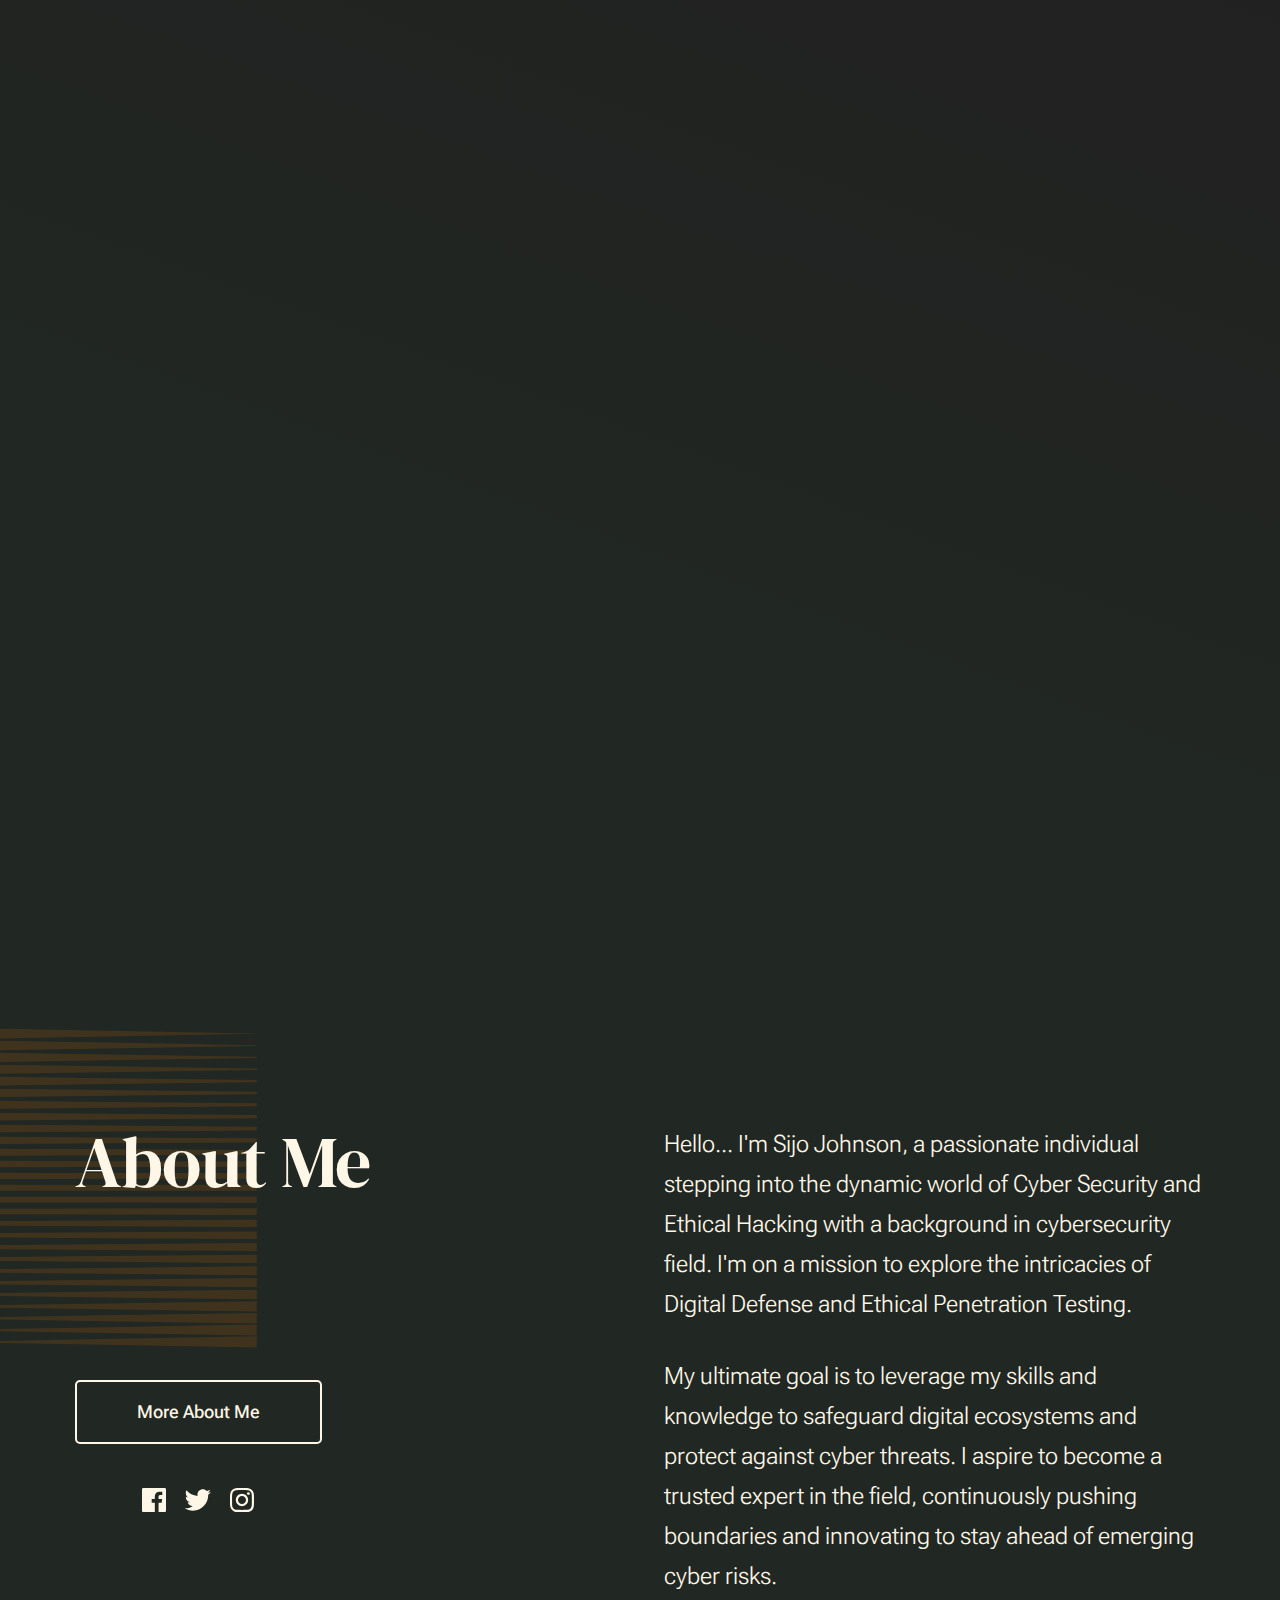
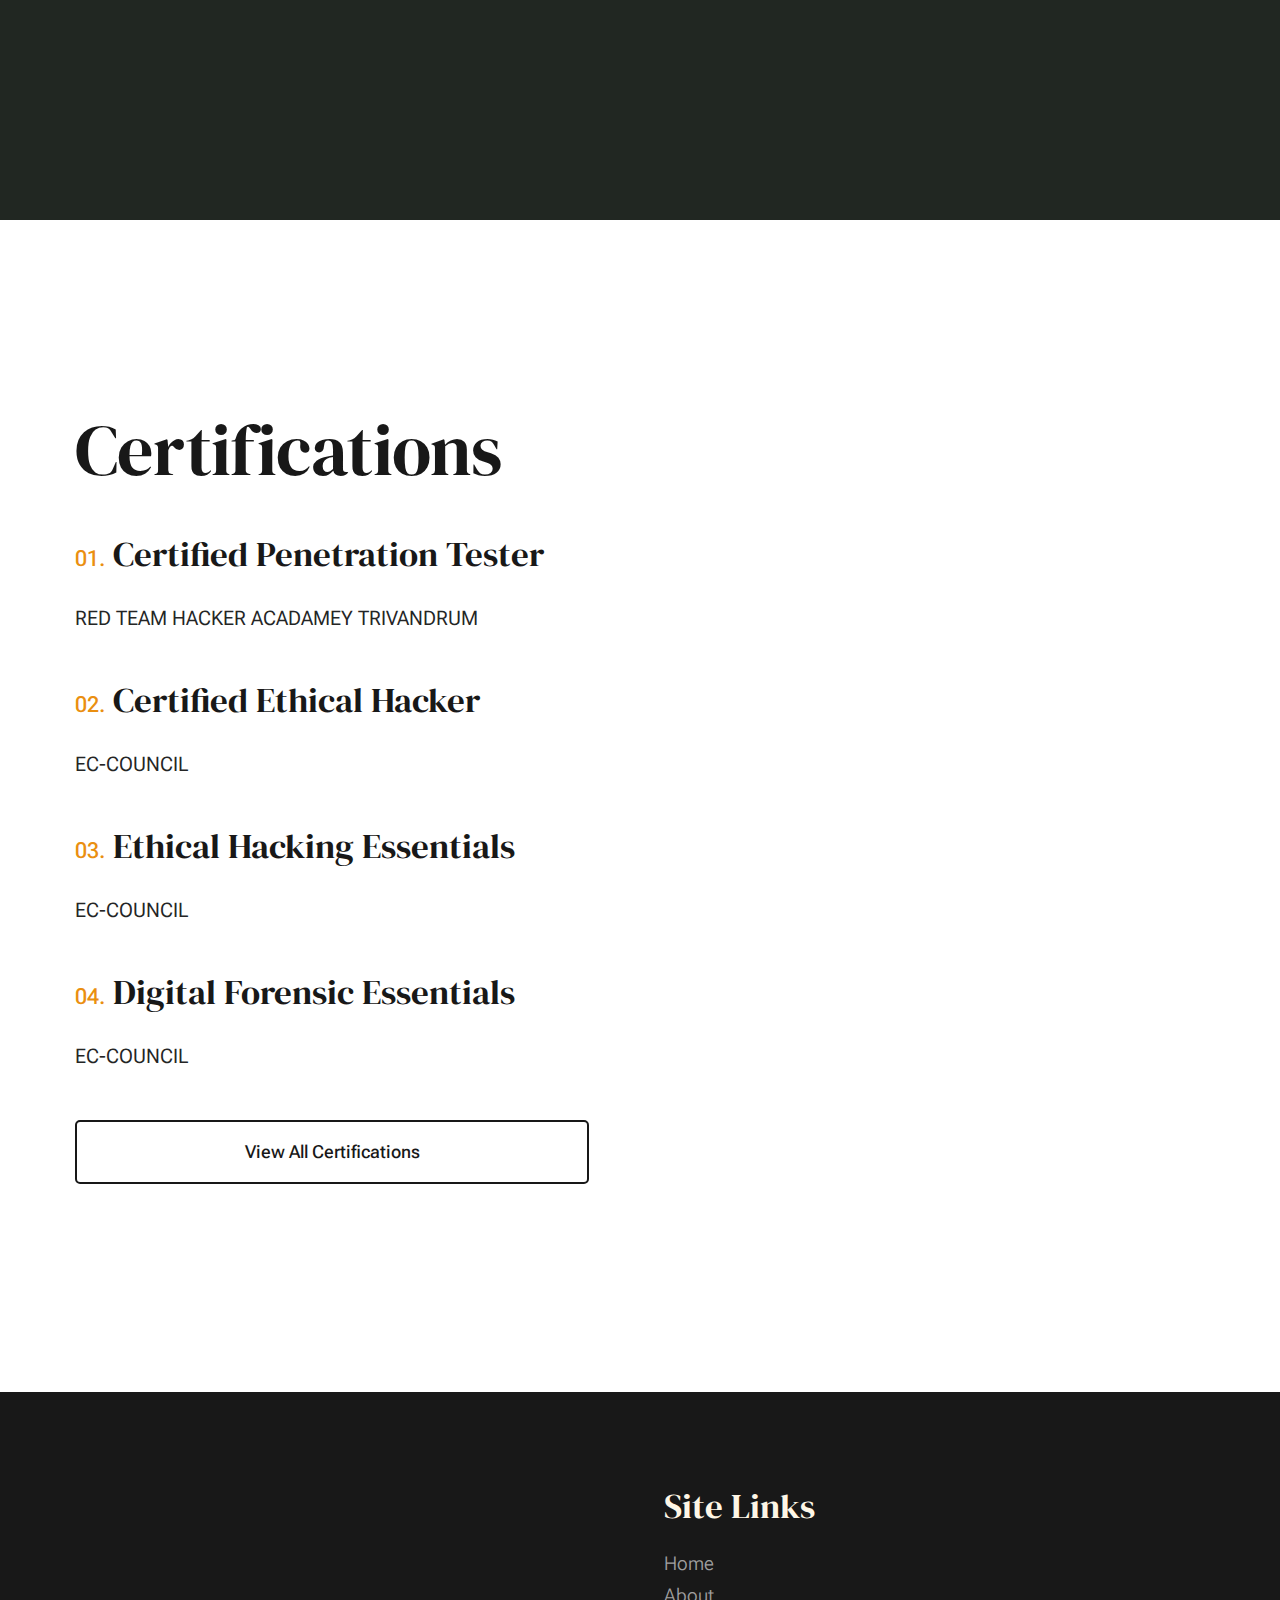
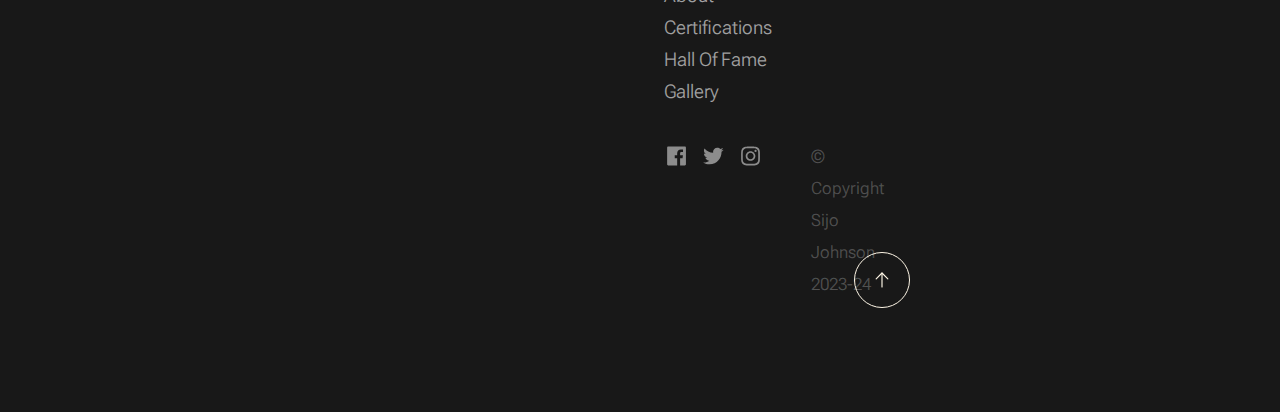
==== commit 0035514e: "Update index.html" ====
--- a/index.html
+++ b/index.html
@@ -218,21 +218,21 @@
                                 </div> <!-- list-expertise__item -->
                                 <div class="grid-list-items__item list-items__item">
                                     <div class="grid-list-items__title list-items__item-header">
-                                        <h3 class="list-items__item-title">Certified</h3>
+                                        <h3 class="list-items__item-title">Ethical Hacking Essentials</h3>
                                     </div>
                                     <div class="grid-list-items__text list-items__item-text">
                                         <p>
-                                            HACKER ACADAMEY TRIVANDRUM
+                                        EC-COUNCIL
                                         </p>
                                     </div>
                                 </div> <!-- list-expertise__item -->
                                 <div class="grid-list-items__item list-items__item">
                                     <div class="grid-list-items__title list-items__item-header">
-                                        <h3 class="list-items__item-title">Certified</h3>
+                                        <h3 class="list-items__item-title">Digital Forensic Essentials</h3>
                                     </div>
                                     <div class="grid-list-items__text list-items__item-text">
                                         <p>
-                                        HACKER ACADAMEY TRIVANDRUM
+                                        EC-COUNCIL
                                         </p>
                                     </div>
                                 </div> <!-- list-expertise__item -->
@@ -312,4 +312,4 @@
     <script src="js/main.js"></script>
 
 </body>
-</html>+</html>
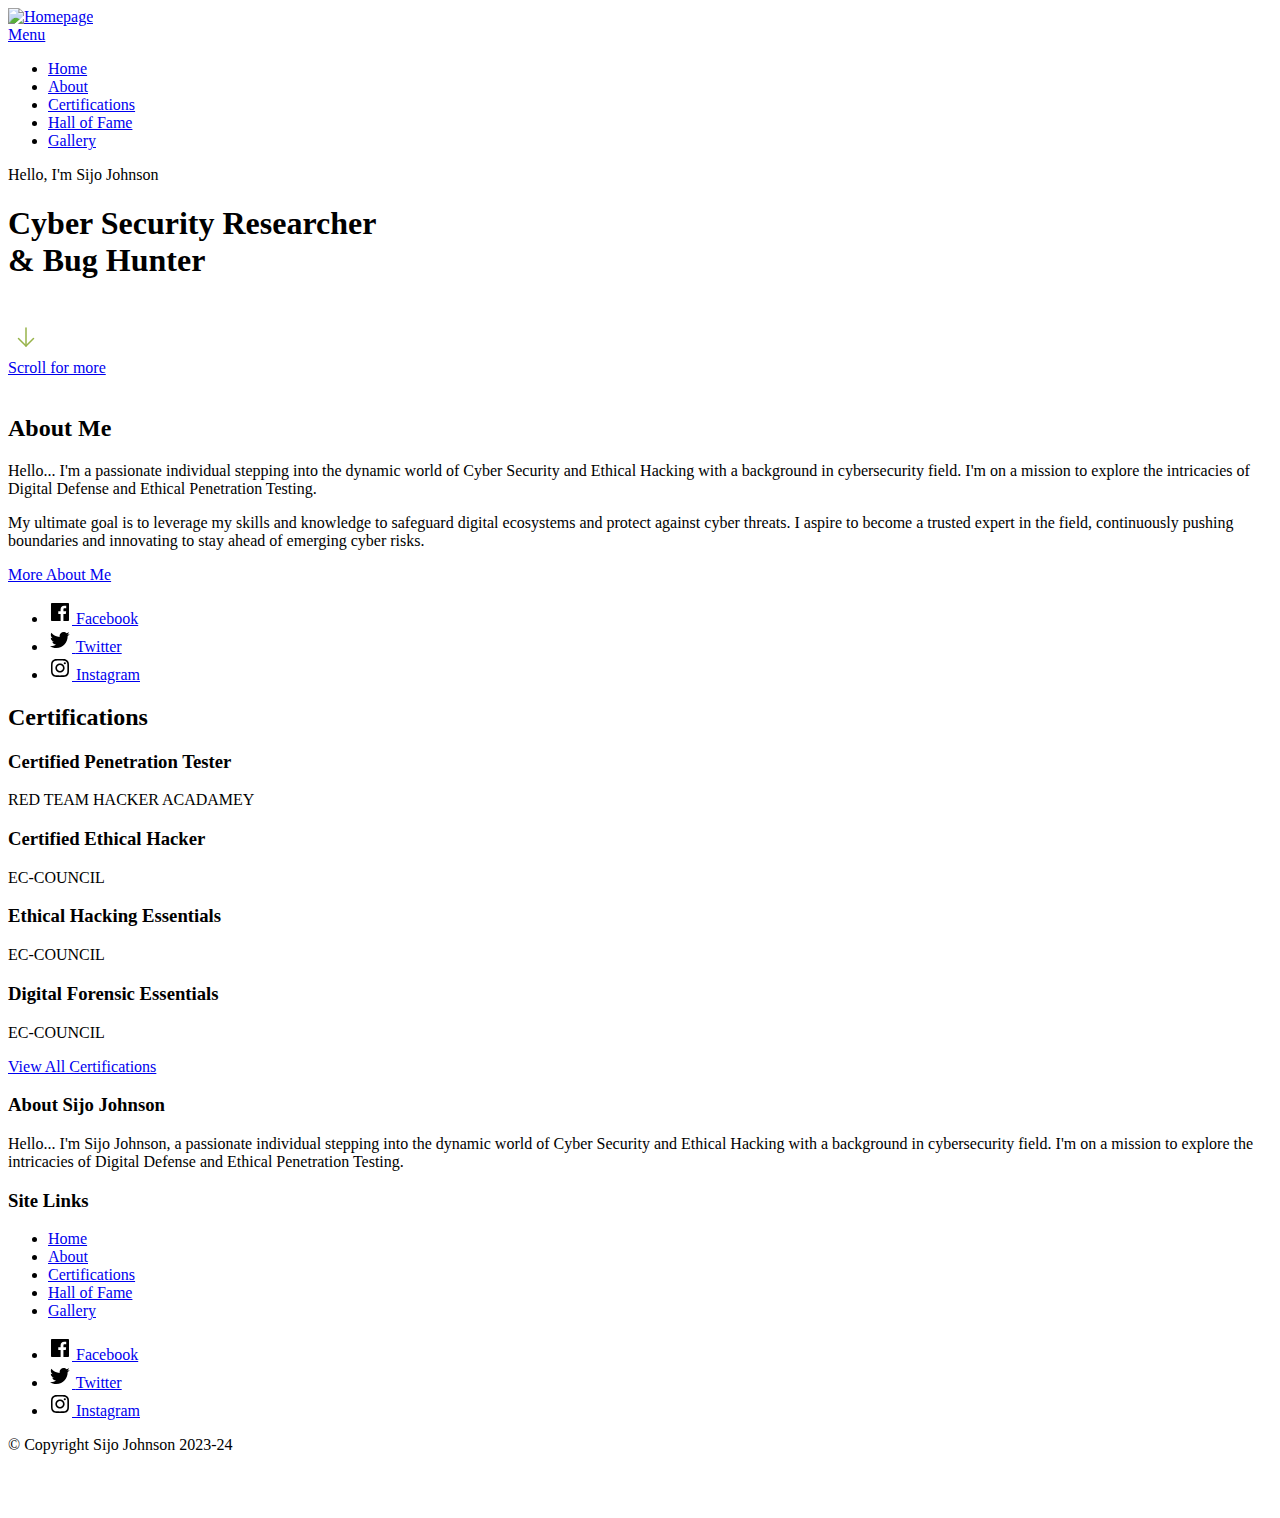
==== commit fd32312c: "Add files via upload" ====
--- a/index.html
+++ b/index.html
@@ -6,7 +6,7 @@
     ================================================== -->
     <meta charset="utf-8">
     <meta name="viewport" content="width=device-width, initial-scale=1">
-    <title>SIJO JOHNSON | PORTFOLIO</title>
+    <title>Portfolio - SIJO JOHNSON</title>
 
     <script>
         document.documentElement.classList.remove('no-js');
@@ -66,9 +66,10 @@
                 <nav class="s-header__nav">
     
                     <ul class="s-header__menu-links">
-                        <li class="current"><a href="about.html">About</a></li>
+                        <li><a href="index.html">Home</a></li>
+                        <li><a href="about.html">About</a></li>
                         <li><a href="certifications.html">Certifications</a></li>
-                        <li><a href="halloffame.html">Hall Of Fame</a></li>
+                        <li><a href="halloffame.html">Hall of Fame</a></li>
                         <li><a href="gallery.html">Gallery</a></li>
                     </ul> <!-- s-header__menu-links -->
     
@@ -143,7 +144,7 @@
 
                         <div class="s-about__content-main grid-section-split__primary">
                             <p class="attention-getter">
-                                Hello... I'm Sijo Johnson, a passionate individual stepping into the dynamic world of Cyber Security and Ethical Hacking with a background in cybersecurity field. I'm on a mission to explore the intricacies of Digital Defense and Ethical Penetration Testing.
+                                Hello... I'm a passionate individual stepping into the dynamic world of Cyber Security and Ethical Hacking with a background in cybersecurity field. I'm on a mission to explore the intricacies of Digital Defense and Ethical Penetration Testing.
                             </p>
 
                             <p class="attention-getter">
@@ -202,7 +203,7 @@
                                     </div>
                                     <div class="grid-list-items__text list-items__item-text">
                                         <p>
-                                            RED TEAM HACKER ACADAMEY TRIVANDRUM
+                                            RED TEAM HACKER ACADAMEY
                                         </p>
                                     </div>
                                 </div> <!-- list-item -->
@@ -212,7 +213,7 @@
                                     </div>
                                     <div class="grid-list-items__text list-items__item-text">
                                         <p>
-                                        EC-COUNCIL 
+                                            EC-COUNCIL 
                                         </p>
                                     </div>
                                 </div> <!-- list-expertise__item -->
@@ -222,7 +223,7 @@
                                     </div>
                                     <div class="grid-list-items__text list-items__item-text">
                                         <p>
-                                        EC-COUNCIL
+                                            EC-COUNCIL
                                         </p>
                                     </div>
                                 </div> <!-- list-expertise__item -->
@@ -232,7 +233,7 @@
                                     </div>
                                     <div class="grid-list-items__text list-items__item-text">
                                         <p>
-                                        EC-COUNCIL
+                                            EC-COUNCIL
                                         </p>
                                     </div>
                                 </div> <!-- list-expertise__item -->
@@ -250,12 +251,15 @@
             </section> <!-- end s-expertise -->
 
 
-        <!-- # footer 
+         <!-- # footer 
         ================================================== -->
         <footer class="s-footer">
             <div class="row s-footer__content">
-                <div class="column xl-6 lg-6 md-12 s-footer__block s-footer__about">                                   
-                </p>               
+                <div class="column xl-6 lg-6 md-12 s-footer__block s-footer__about">                    
+                    <h3>About Sijo Johnson</h3>
+                    <p>
+                        Hello... I'm Sijo Johnson, a passionate individual stepping into the dynamic world of Cyber Security and Ethical Hacking with a background in cybersecurity field. I'm on a mission to explore the intricacies of Digital Defense and Ethical Penetration Testing.
+                    </p>               
                 </div>                
                 <div class="column xl-3 lg-6 md-12 s-footer__block s-footer__site-links">
                     <h3>Site Links</h3>
@@ -263,10 +267,12 @@
                         <li><a href="index.html">Home</a></li>
                         <li><a href="about.html">About</a></li>
                         <li><a href="certifications.html">Certifications</a></li>
-                        <li><a href="halloffame.html">Hall Of Fame</a></li>
+                        <li><a href="halloffame.html">Hall of Fame</a></li>
                         <li><a href="gallery.html">Gallery</a></li>
                     </ul>
-            <div class="row s-footer__bottom">
+                </div>
+            </div>
+                <div class="row s-footer__bottom">
                 <div class="column xl-6 lg-12">
                     <ul class="s-footer__social social-list">
                          <li>
@@ -288,10 +294,11 @@
                             </a>
                         </li>
                     </ul> <!-- end s-footer__social -->
-                </div>
-                <div class="column xl-6 lg-12">
+                </ul>
+            </div>
+        <div class="column xl-6 lg-12">
                     <p class="ss-copyright">
-                        <span>© Copyright Sijo Johnson 2023-24</span>
+            <span>© Copyright Sijo Johnson 2023-24</span>
                     </p>
                 </div>
 
@@ -312,4 +319,4 @@
     <script src="js/main.js"></script>
 
 </body>
-</html>
+</html>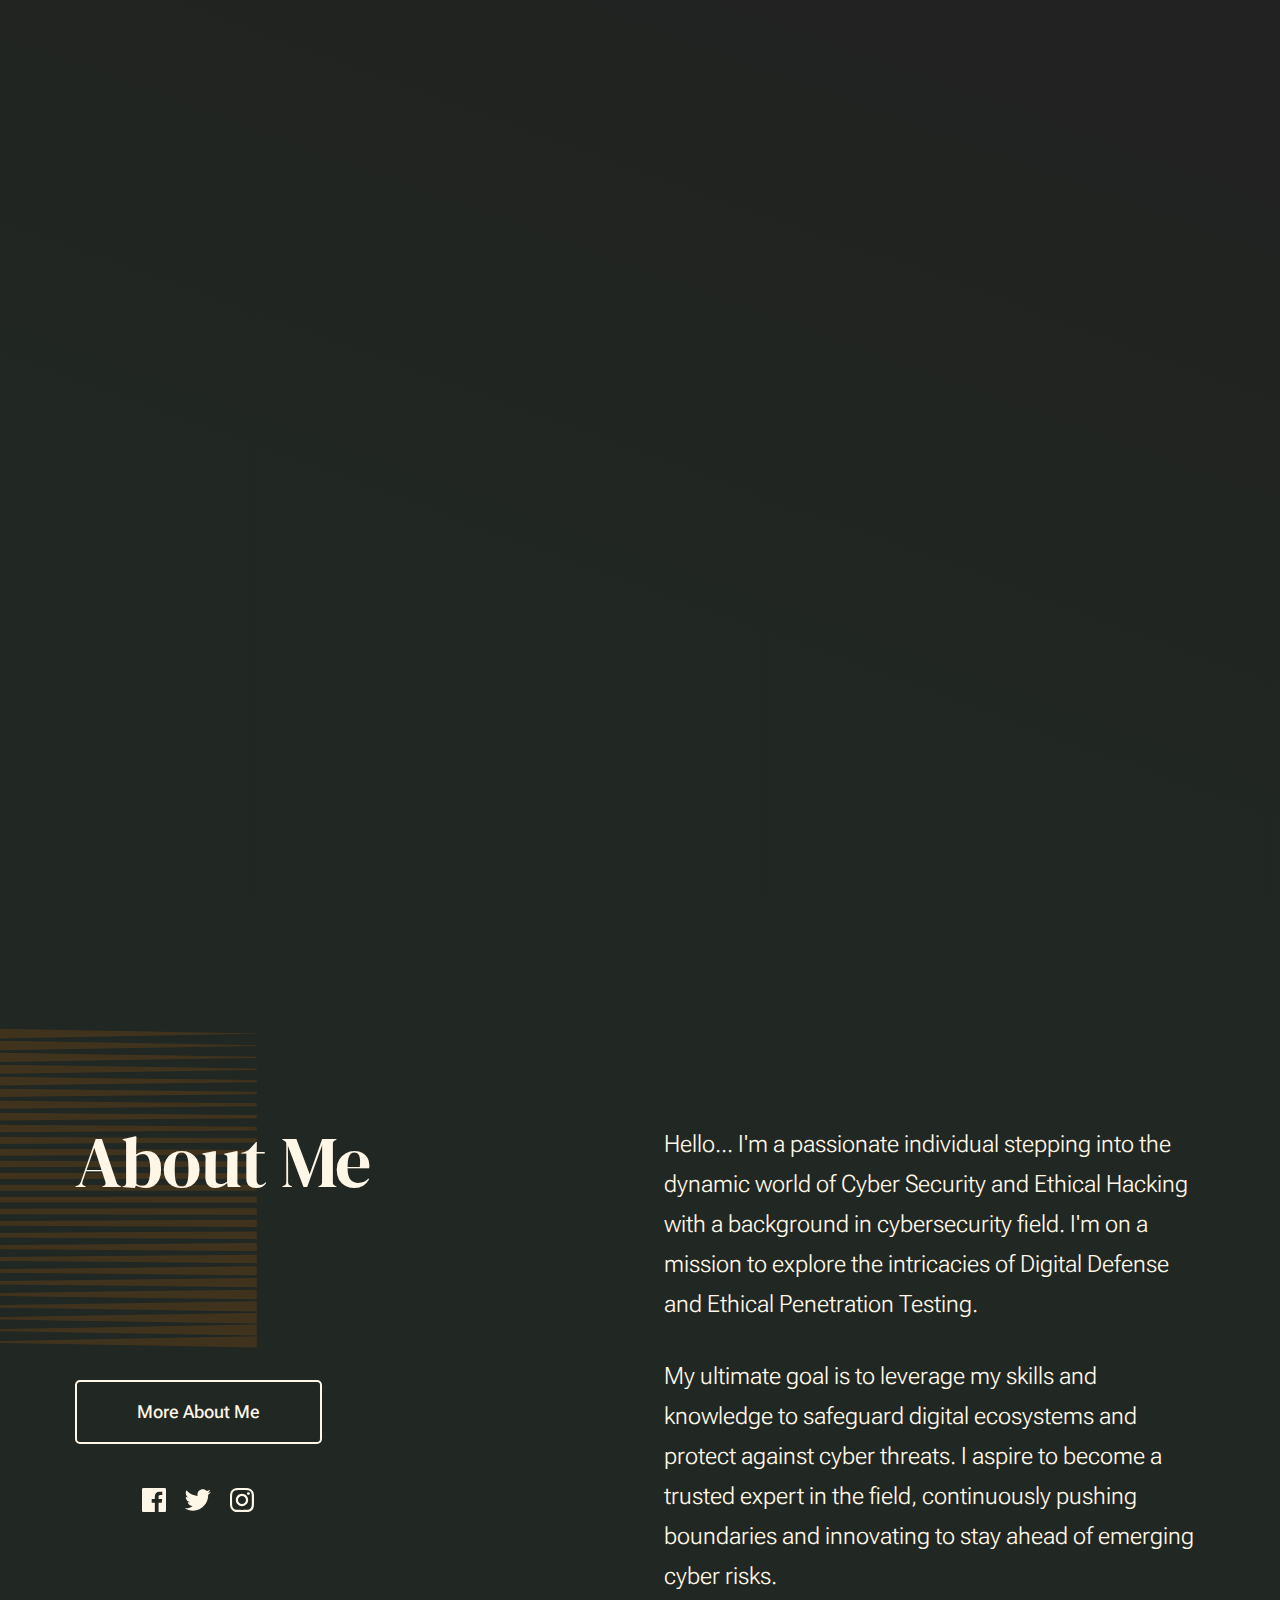
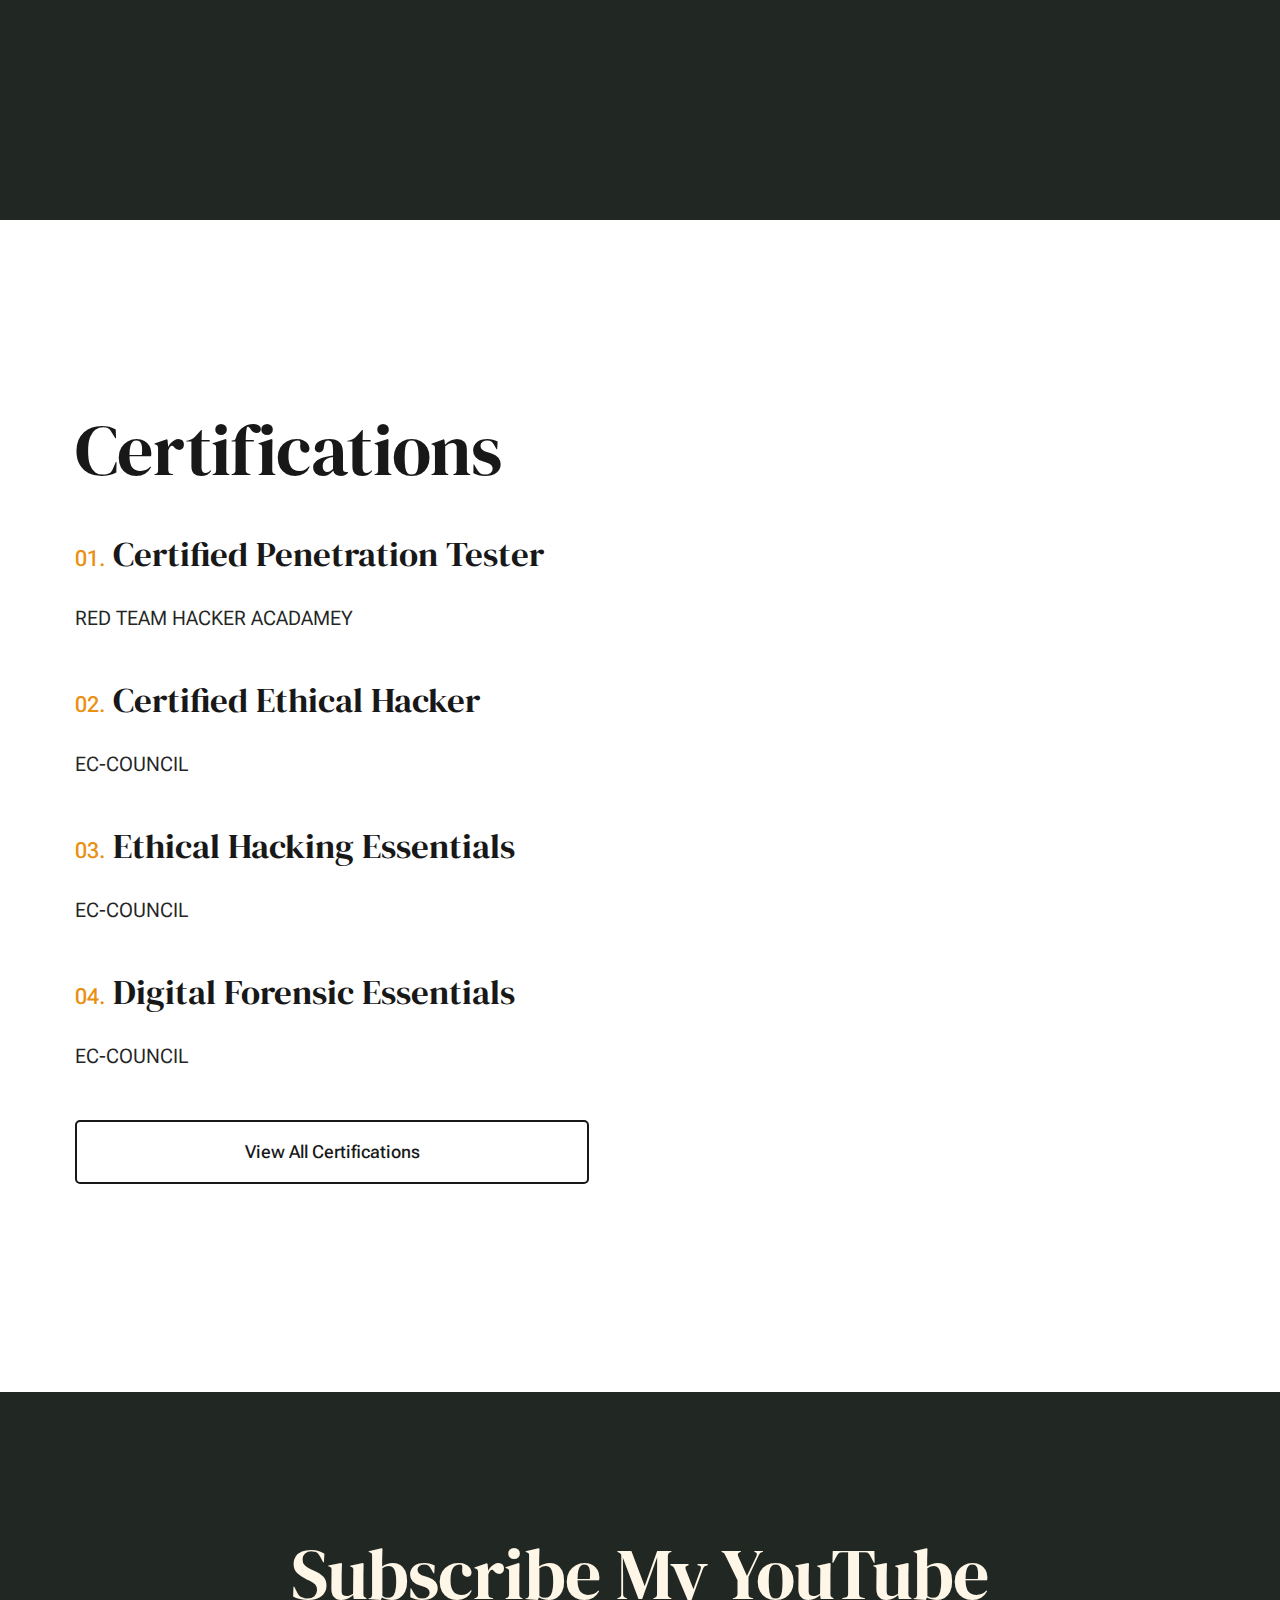
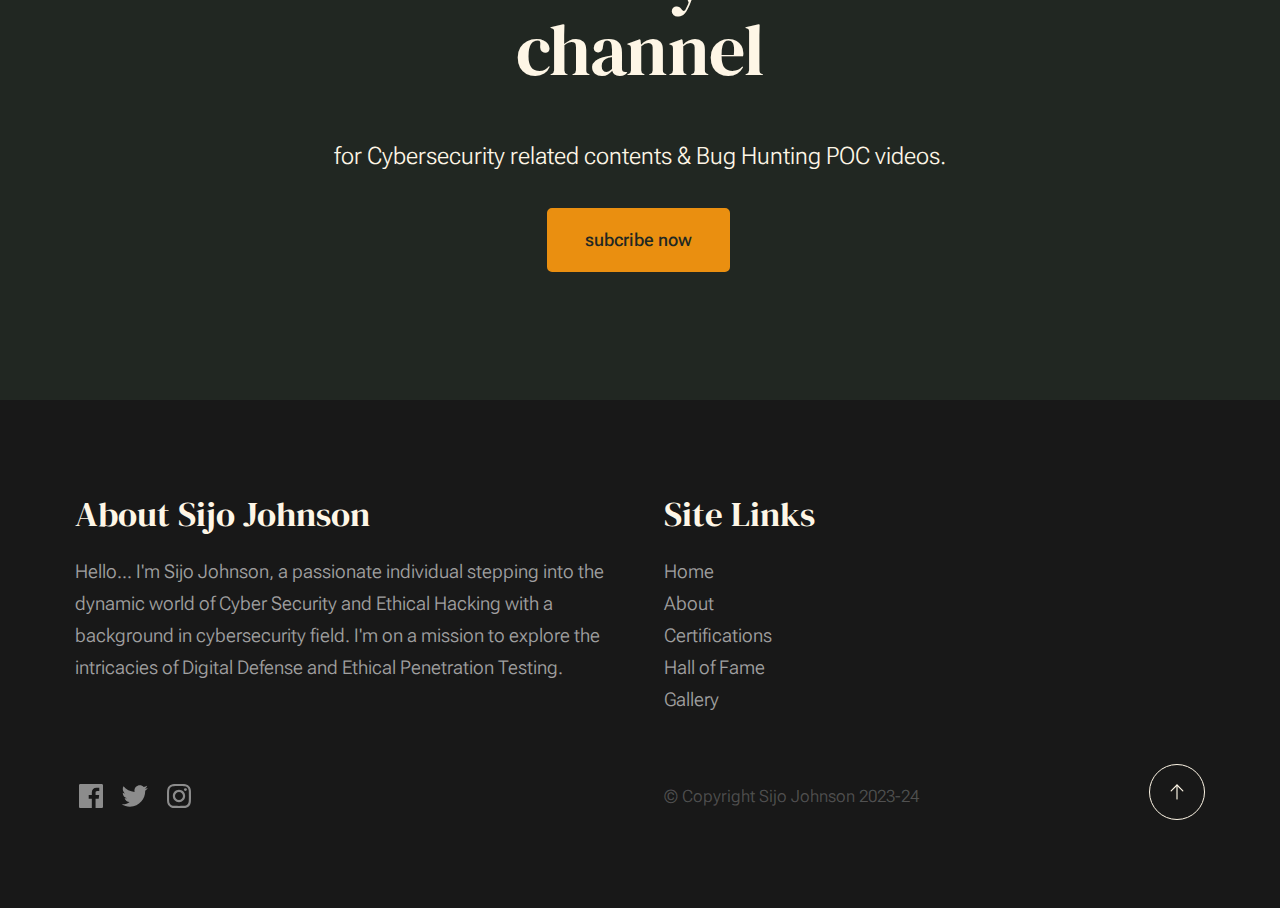
==== commit 91ac432b: "Add files via upload" ====
--- a/index.html
+++ b/index.html
@@ -249,6 +249,28 @@
                 </div> <!-- end s-expertise__content -->
 
             </section> <!-- end s-expertise -->
+
+        <!-- # cta
+        ================================================== -->
+        <section id="cta" class="s-cta">
+
+            <div class="row row-x-center text-center">
+                <div class="column xl-8 lg-12">
+
+                    <div class="s-cta__content">
+                        <h2 class="text-display-title">
+                        Subscribe My YouTube channel
+                        </h2>
+                        <p class="lead">
+                        for Cybersecurity related contents & Bug Hunting POC videos.
+                        </p>
+                        <a href="https://www.youtube.com/@wedohacks?sub_confirmation=1" class="btn btn--primary">subcribe now</a>
+                    </div>
+
+                </div>
+            </div>
+
+        </section> <!-- end s-cta -->
 
 
          <!-- # footer 
--- a/css/vendor.css
+++ b/css/vendor.css
@@ -0,0 +1,776 @@
+/* ===================================================================
+ * Sijo Johnson Third-party Stylesheets
+ * Template Ver. 1.0.0
+ * 12-13-2022
+ * -------------------------------------------------------------------
+ *
+ * TOC:
+ * # PrismJS
+ * # Swiper
+ *
+ * ------------------------------------------------------------------- */
+
+
+/* ===================================================================
+ * # PrismJS 1.20.0
+ *   https://prismjs.com/download.html#themes=prism-okaidia&languages=markup+css+clike+javascript+markup-templating+php 
+ *   
+ *   okaidia theme for JavaScript, CSS and HTML
+ *   Loosely based on Monokai textmate theme by http://www.monokai.nl/
+ *   @author ocodia
+ * ------------------------------------------------------------------- */
+code[class*=language-],
+pre[class*=language-] {
+  color          : #f8f8f2;
+  background     : none;
+  text-shadow    : 0 1px rgba(0, 0, 0, 0.3);
+  font-family    : var(--font-mono);
+  font-size      : calc(var(--text-size) * 0.9444);
+  text-align     : left;
+  white-space    : pre;
+  word-spacing   : normal;
+  word-break     : normal;
+  word-wrap      : normal;
+  line-height    : var(--vspace-1);
+  -moz-tab-size  : 4;
+  -o-tab-size    : 4;
+  tab-size       : 4;
+  -webkit-hyphens: none;
+  -ms-hyphens    : none;
+  hyphens        : none;
+}
+
+/* Code blocks */
+pre[class*=language-] {
+  padding : var(--vspace-0_5) 0 var(--vspace-1);
+  margin  : var(--vspace-1) 0;
+  overflow: auto;
+}
+
+:not(pre)>code[class*=language-],
+pre[class*=language-] {
+  background: #272822;
+}
+
+/* Inline code */
+:not(pre)>code[class*=language-] {
+  padding    : 0.1em;
+  white-space: normal;
+}
+
+.token.comment,
+.token.prolog,
+.token.doctype,
+.token.cdata {
+  color: slategray;
+}
+
+.token.punctuation {
+  color: #f8f8f2;
+}
+
+.token.namespace {
+  opacity: 0.7;
+}
+
+.token.property,
+.token.tag,
+.token.constant,
+.token.symbol,
+.token.deleted {
+  color: #f92672;
+}
+
+.token.boolean,
+.token.number {
+  color: #ae81ff;
+}
+
+.token.selector,
+.token.attr-name,
+.token.string,
+.token.char,
+.token.builtin,
+.token.inserted {
+  color: #a6e22e;
+}
+
+.token.operator,
+.token.entity,
+.token.url,
+.language-css .token.string,
+.style .token.string,
+.token.variable {
+  color: #f8f8f2;
+}
+
+.token.atrule,
+.token.attr-value,
+.token.function,
+.token.class-name {
+  color: #e6db74;
+}
+
+.token.keyword {
+  color: #66d9ef;
+}
+
+.token.regex,
+.token.important {
+  color: #fd971f;
+}
+
+.token.important,
+.token.bold {
+  font-weight: bold;
+}
+
+.token.italic {
+  font-style: italic;
+}
+
+.token.entity {
+  cursor: help;
+}
+
+
+
+/* ===================================================================
+ * # Swiper 6.4.5
+ *   Most modern mobile touch slider and framework with hardware accelerated transitions
+ *   https://swiperjs.com
+ *
+ *   Copyright 2014-2020 Vladimir Kharlampidi
+ *
+ *   Released under the MIT License
+ *
+ *   Released on: December 18, 2020
+ * ------------------------------------------------------------------- */
+@font-face {
+  font-family: "swiper-icons";
+  src        : url("data:application/font-woff;charset=utf-8;base64, [base64]//wADZ2x5ZgAAAywAAADMAAAD2MHtryVoZWFkAAABbAAAADAAAAA2E2+eoWhoZWEAAAGcAAAAHwAAACQC9gDzaG10eAAAAigAAAAZAAAArgJkABFsb2NhAAAC0AAAAFoAAABaFQAUGG1heHAAAAG8AAAAHwAAACAAcABAbmFtZQAAA/gAAAE5AAACXvFdBwlwb3N0AAAFNAAAAGIAAACE5s74hXjaY2BkYGAAYpf5Hu/j+W2+MnAzMYDAzaX6QjD6/4//Bxj5GA8AuRwMYGkAPywL13jaY2BkYGA88P8Agx4j+/8fQDYfA1AEBWgDAIB2BOoAeNpjYGRgYNBh4GdgYgABEMnIABJzYNADCQAACWgAsQB42mNgYfzCOIGBlYGB0YcxjYGBwR1Kf2WQZGhhYGBiYGVmgAFGBiQQkOaawtDAoMBQxXjg/wEGPcYDDA4wNUA2CCgwsAAAO4EL6gAAeNpj2M0gyAACqxgGNWBkZ2D4/wMA+xkDdgAAAHjaY2BgYGaAYBkGRgYQiAHyGMF8FgYHIM3DwMHABGQrMOgyWDLEM1T9/w8UBfEMgLzE////P/5//f/V/xv+r4eaAAeMbAxwIUYmIMHEgKYAYjUcsDAwsLKxc3BycfPw8jEQA/[base64]/uznmfPFBNODM2K7MTQ45YEAZqGP81AmGGcF3iPqOop0r1SPTaTbVkfUe4HXj97wYE+yNwWYxwWu4v1ugWHgo3S1XdZEVqWM7ET0cfnLGxWfkgR42o2PvWrDMBSFj/IHLaF0zKjRgdiVMwScNRAoWUoH78Y2icB/yIY09An6AH2Bdu/UB+yxopYshQiEvnvu0dURgDt8QeC8PDw7Fpji3fEA4z/PEJ6YOB5hKh4dj3EvXhxPqH/SKUY3rJ7srZ4FZnh1PMAtPhwP6fl2PMJMPDgeQ4rY8YT6Gzao0eAEA409DuggmTnFnOcSCiEiLMgxCiTI6Cq5DZUd3Qmp10vO0LaLTd2cjN4fOumlc7lUYbSQcZFkutRG7g6JKZKy0RmdLY680CDnEJ+UMkpFFe1RN7nxdVpXrC4aTtnaurOnYercZg2YVmLN/d/gczfEimrE/fs/bOuq29Zmn8tloORaXgZgGa78yO9/cnXm2BpaGvq25Dv9S4E9+5SIc9PqupJKhYFSSl47+Qcr1mYNAAAAeNptw0cKwkAAAMDZJA8Q7OUJvkLsPfZ6zFVERPy8qHh2YER+3i/BP83vIBLLySsoKimrqKqpa2hp6+jq6RsYGhmbmJqZSy0sraxtbO3sHRydnEMU4uR6yx7JJXveP7WrDycAAAAAAAH//wACeNpjYGRgYOABYhkgZgJCZgZNBkYGLQZtIJsFLMYAAAw3ALgAeNolizEKgDAQBCchRbC2sFER0YD6qVQiBCv/H9ezGI6Z5XBAw8CBK/m5iQQVauVbXLnOrMZv2oLdKFa8Pjuru2hJzGabmOSLzNMzvutpB3N42mNgZGBg4GKQYzBhYMxJLMlj4GBgAYow/P/PAJJhLM6sSoWKfWCAAwDAjgbRAAB42mNgYGBkAIIbCZo5IPrmUn0hGA0AO8EFTQAA") format("woff");
+  font-weight: 400;
+  font-style : normal;
+}
+
+:root {
+  --swiper-theme-color: #007aff;
+}
+
+.swiper-container {
+  margin-left : auto;
+  margin-right: auto;
+  position    : relative;
+  overflow    : hidden;
+  list-style  : none;
+  padding     : 0;
+  /* Fix of Webkit flickering */
+  z-index     : 1;
+}
+
+.swiper-container-vertical>.swiper-wrapper {
+  flex-direction: column;
+}
+
+.swiper-wrapper {
+  position           : relative;
+  width              : 100%;
+  height             : 100%;
+  z-index            : 1;
+  display            : flex;
+  transition-property: transform;
+  box-sizing         : content-box;
+}
+
+.swiper-container-android .swiper-slide,
+.swiper-wrapper {
+  transform: translate3d(0px, 0, 0);
+}
+
+.swiper-container-multirow>.swiper-wrapper {
+  flex-wrap: wrap;
+}
+
+.swiper-container-multirow-column>.swiper-wrapper {
+  flex-wrap     : wrap;
+  flex-direction: column;
+}
+
+.swiper-container-free-mode>.swiper-wrapper {
+  transition-timing-function: ease-out;
+  margin                    : 0 auto;
+}
+
+.swiper-slide {
+  flex-shrink        : 0;
+  width              : 100%;
+  height             : 100%;
+  position           : relative;
+  transition-property: transform;
+}
+
+.swiper-slide-invisible-blank {
+  visibility: hidden;
+}
+
+/* Auto Height */
+.swiper-container-autoheight,
+.swiper-container-autoheight .swiper-slide {
+  height: auto;
+}
+
+.swiper-container-autoheight .swiper-wrapper {
+  align-items        : flex-start;
+  transition-property: transform, height;
+}
+
+/* 3D Effects */
+.swiper-container-3d {
+  perspective: 1200px;
+}
+
+.swiper-container-3d .swiper-wrapper,
+.swiper-container-3d .swiper-slide,
+.swiper-container-3d .swiper-slide-shadow-left,
+.swiper-container-3d .swiper-slide-shadow-right,
+.swiper-container-3d .swiper-slide-shadow-top,
+.swiper-container-3d .swiper-slide-shadow-bottom,
+.swiper-container-3d .swiper-cube-shadow {
+  transform-style: preserve-3d;
+}
+
+.swiper-container-3d .swiper-slide-shadow-left,
+.swiper-container-3d .swiper-slide-shadow-right,
+.swiper-container-3d .swiper-slide-shadow-top,
+.swiper-container-3d .swiper-slide-shadow-bottom {
+  position      : absolute;
+  left          : 0;
+  top           : 0;
+  width         : 100%;
+  height        : 100%;
+  pointer-events: none;
+  z-index       : 10;
+}
+
+.swiper-container-3d .swiper-slide-shadow-left {
+  background-image: linear-gradient(to left, rgba(0, 0, 0, 0.5), rgba(0, 0, 0, 0));
+}
+
+.swiper-container-3d .swiper-slide-shadow-right {
+  background-image: linear-gradient(to right, rgba(0, 0, 0, 0.5), rgba(0, 0, 0, 0));
+}
+
+.swiper-container-3d .swiper-slide-shadow-top {
+  background-image: linear-gradient(to top, rgba(0, 0, 0, 0.5), rgba(0, 0, 0, 0));
+}
+
+.swiper-container-3d .swiper-slide-shadow-bottom {
+  background-image: linear-gradient(to bottom, rgba(0, 0, 0, 0.5), rgba(0, 0, 0, 0));
+}
+
+/* CSS Mode */
+.swiper-container-css-mode>.swiper-wrapper {
+  overflow          : auto;
+  scrollbar-width   : none;
+  /* For Firefox */
+  -ms-overflow-style: none;
+  /* For Internet Explorer and Edge */
+}
+
+.swiper-container-css-mode>.swiper-wrapper::-webkit-scrollbar {
+  display: none;
+}
+
+.swiper-container-css-mode>.swiper-wrapper>.swiper-slide {
+  scroll-snap-align: start start;
+}
+
+.swiper-container-horizontal.swiper-container-css-mode>.swiper-wrapper {
+  -ms-scroll-snap-type: x mandatory;
+  scroll-snap-type    : x mandatory;
+}
+
+.swiper-container-vertical.swiper-container-css-mode>.swiper-wrapper {
+  -ms-scroll-snap-type: y mandatory;
+  scroll-snap-type    : y mandatory;
+}
+
+:root {
+  --swiper-navigation-size   : 44px;
+  /*
+    --swiper-navigation-color: var(--swiper-theme-color);
+    */
+}
+
+.swiper-button-prev,
+.swiper-button-next {
+  position       : absolute;
+  top            : 50%;
+  width          : calc(var(--swiper-navigation-size) / 44 * 27);
+  height         : var(--swiper-navigation-size);
+  margin-top     : calc(-1 * var(--swiper-navigation-size) / 2);
+  z-index        : 10;
+  cursor         : pointer;
+  display        : flex;
+  align-items    : center;
+  justify-content: center;
+  color          : var(--swiper-navigation-color, var(--swiper-theme-color));
+}
+
+.swiper-button-prev.swiper-button-disabled,
+.swiper-button-next.swiper-button-disabled {
+  opacity       : 0.35;
+  cursor        : auto;
+  pointer-events: none;
+}
+
+.swiper-button-prev:after,
+.swiper-button-next:after {
+  font-family   : swiper-icons;
+  font-size     : var(--swiper-navigation-size);
+  text-transform: none !important;
+  letter-spacing: 0;
+  text-transform: none;
+  font-variant  : initial;
+  line-height   : 1;
+}
+
+.swiper-button-prev,
+.swiper-container-rtl .swiper-button-next {
+  left : 10px;
+  right: auto;
+}
+
+.swiper-button-prev:after,
+.swiper-container-rtl .swiper-button-next:after {
+  content: "prev";
+}
+
+.swiper-button-next,
+.swiper-container-rtl .swiper-button-prev {
+  right: 10px;
+  left : auto;
+}
+
+.swiper-button-next:after,
+.swiper-container-rtl .swiper-button-prev:after {
+  content: "next";
+}
+
+.swiper-button-prev.swiper-button-white,
+.swiper-button-next.swiper-button-white {
+  --swiper-navigation-color: #ffffff;
+}
+
+.swiper-button-prev.swiper-button-black,
+.swiper-button-next.swiper-button-black {
+  --swiper-navigation-color: #000000;
+}
+
+.swiper-button-lock {
+  display: none;
+}
+
+:root {
+  /*
+    --swiper-pagination-color: var(--swiper-theme-color);
+    */
+}
+
+.swiper-pagination {
+  position  : absolute;
+  text-align: center;
+  transition: 300ms opacity;
+  transform : translate3d(0, 0, 0);
+  z-index   : 10;
+}
+
+.swiper-pagination.swiper-pagination-hidden {
+  opacity: 0;
+}
+
+/* Common Styles */
+.swiper-pagination-fraction,
+.swiper-pagination-custom,
+.swiper-container-horizontal>.swiper-pagination-bullets {
+  bottom: 10px;
+  left  : 0;
+  width : 100%;
+}
+
+/* Bullets */
+.swiper-pagination-bullets-dynamic {
+  overflow : hidden;
+  font-size: 0;
+}
+
+.swiper-pagination-bullets-dynamic .swiper-pagination-bullet {
+  transform: scale(0.33);
+  position : relative;
+}
+
+.swiper-pagination-bullets-dynamic .swiper-pagination-bullet-active {
+  transform: scale(1);
+}
+
+.swiper-pagination-bullets-dynamic .swiper-pagination-bullet-active-main {
+  transform: scale(1);
+}
+
+.swiper-pagination-bullets-dynamic .swiper-pagination-bullet-active-prev {
+  transform: scale(0.66);
+}
+
+.swiper-pagination-bullets-dynamic .swiper-pagination-bullet-active-prev-prev {
+  transform: scale(0.33);
+}
+
+.swiper-pagination-bullets-dynamic .swiper-pagination-bullet-active-next {
+  transform: scale(0.66);
+}
+
+.swiper-pagination-bullets-dynamic .swiper-pagination-bullet-active-next-next {
+  transform: scale(0.33);
+}
+
+.swiper-pagination-bullet {
+  width        : 8px;
+  height       : 8px;
+  display      : inline-block;
+  border-radius: 100%;
+  background   : #000;
+  opacity      : 0.2;
+}
+
+button.swiper-pagination-bullet {
+  border            : none;
+  margin            : 0;
+  padding           : 0;
+  box-shadow        : none;
+  -webkit-appearance: none;
+  -moz-appearance   : none;
+  appearance        : none;
+}
+
+.swiper-pagination-clickable .swiper-pagination-bullet {
+  cursor: pointer;
+}
+
+.swiper-pagination-bullet-active {
+  opacity   : 1;
+  background: var(--swiper-pagination-color, var(--swiper-theme-color));
+}
+
+.swiper-container-vertical>.swiper-pagination-bullets {
+  right    : 10px;
+  top      : 50%;
+  transform: translate3d(0px, -50%, 0);
+}
+
+.swiper-container-vertical>.swiper-pagination-bullets .swiper-pagination-bullet {
+  margin : 6px 0;
+  display: block;
+}
+
+.swiper-container-vertical>.swiper-pagination-bullets.swiper-pagination-bullets-dynamic {
+  top      : 50%;
+  transform: translateY(-50%);
+  width    : 8px;
+}
+
+.swiper-container-vertical>.swiper-pagination-bullets.swiper-pagination-bullets-dynamic .swiper-pagination-bullet {
+  display   : inline-block;
+  transition: 200ms transform, 200ms top;
+}
+
+.swiper-container-horizontal>.swiper-pagination-bullets .swiper-pagination-bullet {
+  margin: 0 4px;
+}
+
+.swiper-container-horizontal>.swiper-pagination-bullets.swiper-pagination-bullets-dynamic {
+  left       : 50%;
+  transform  : translateX(-50%);
+  white-space: nowrap;
+}
+
+.swiper-container-horizontal>.swiper-pagination-bullets.swiper-pagination-bullets-dynamic .swiper-pagination-bullet {
+  transition: 200ms transform, 200ms left;
+}
+
+.swiper-container-horizontal.swiper-container-rtl>.swiper-pagination-bullets-dynamic .swiper-pagination-bullet {
+  transition: 200ms transform, 200ms right;
+}
+
+/* Progress */
+.swiper-pagination-progressbar {
+  background: rgba(0, 0, 0, 0.25);
+  position  : absolute;
+}
+
+.swiper-pagination-progressbar .swiper-pagination-progressbar-fill {
+  background      : var(--swiper-pagination-color, var(--swiper-theme-color));
+  position        : absolute;
+  left            : 0;
+  top             : 0;
+  width           : 100%;
+  height          : 100%;
+  transform       : scale(0);
+  transform-origin: left top;
+}
+
+.swiper-container-rtl .swiper-pagination-progressbar .swiper-pagination-progressbar-fill {
+  transform-origin: right top;
+}
+
+.swiper-container-horizontal>.swiper-pagination-progressbar,
+.swiper-container-vertical>.swiper-pagination-progressbar.swiper-pagination-progressbar-opposite {
+  width : 100%;
+  height: 4px;
+  left  : 0;
+  top   : 0;
+}
+
+.swiper-container-vertical>.swiper-pagination-progressbar,
+.swiper-container-horizontal>.swiper-pagination-progressbar.swiper-pagination-progressbar-opposite {
+  width : 4px;
+  height: 100%;
+  left  : 0;
+  top   : 0;
+}
+
+.swiper-pagination-white {
+  --swiper-pagination-color: #ffffff;
+}
+
+.swiper-pagination-black {
+  --swiper-pagination-color: #000000;
+}
+
+.swiper-pagination-lock {
+  display: none;
+}
+
+/* Scrollbar */
+.swiper-scrollbar {
+  border-radius   : 10px;
+  position        : relative;
+  -ms-touch-action: none;
+  background      : rgba(0, 0, 0, 0.1);
+}
+
+.swiper-container-horizontal>.swiper-scrollbar {
+  position: absolute;
+  left    : 1%;
+  bottom  : 3px;
+  z-index : 50;
+  height  : 5px;
+  width   : 98%;
+}
+
+.swiper-container-vertical>.swiper-scrollbar {
+  position: absolute;
+  right   : 3px;
+  top     : 1%;
+  z-index : 50;
+  width   : 5px;
+  height  : 98%;
+}
+
+.swiper-scrollbar-drag {
+  height       : 100%;
+  width        : 100%;
+  position     : relative;
+  background   : rgba(0, 0, 0, 0.5);
+  border-radius: 10px;
+  left         : 0;
+  top          : 0;
+}
+
+.swiper-scrollbar-cursor-drag {
+  cursor: move;
+}
+
+.swiper-scrollbar-lock {
+  display: none;
+}
+
+.swiper-zoom-container {
+  width          : 100%;
+  height         : 100%;
+  display        : flex;
+  justify-content: center;
+  align-items    : center;
+  text-align     : center;
+}
+
+.swiper-zoom-container>img,
+.swiper-zoom-container>svg,
+.swiper-zoom-container>canvas {
+  max-width    : 100%;
+  max-height   : 100%;
+  -o-object-fit: contain;
+  object-fit   : contain;
+}
+
+.swiper-slide-zoomed {
+  cursor: move;
+}
+
+/* Preloader */
+:root {
+  /*
+    --swiper-preloader-color: var(--swiper-theme-color);
+    */
+}
+
+.swiper-lazy-preloader {
+  width            : 42px;
+  height           : 42px;
+  position         : absolute;
+  left             : 50%;
+  top              : 50%;
+  margin-left      : -21px;
+  margin-top       : -21px;
+  z-index          : 10;
+  transform-origin : 50%;
+  -webkit-animation: swiper-preloader-spin 1s infinite linear;
+  animation        : swiper-preloader-spin 1s infinite linear;
+  box-sizing       : border-box;
+  border           : 4px solid var(--swiper-preloader-color, var(--swiper-theme-color));
+  border-radius    : 50%;
+  border-top-color : transparent;
+}
+
+.swiper-lazy-preloader-white {
+  --swiper-preloader-color: #fff;
+}
+
+.swiper-lazy-preloader-black {
+  --swiper-preloader-color: #000;
+}
+
+@-webkit-keyframes swiper-preloader-spin {
+  100% {
+    transform: rotate(360deg);
+  }
+}
+
+@keyframes swiper-preloader-spin {
+  100% {
+    transform: rotate(360deg);
+  }
+}
+
+/* a11y */
+.swiper-container .swiper-notification {
+  position      : absolute;
+  left          : 0;
+  top           : 0;
+  pointer-events: none;
+  opacity       : 0;
+  z-index       : -1000;
+}
+
+.swiper-container-fade.swiper-container-free-mode .swiper-slide {
+  transition-timing-function: ease-out;
+}
+
+.swiper-container-fade .swiper-slide {
+  pointer-events     : none;
+  transition-property: opacity;
+}
+
+.swiper-container-fade .swiper-slide .swiper-slide {
+  pointer-events: none;
+}
+
+.swiper-container-fade .swiper-slide-active,
+.swiper-container-fade .swiper-slide-active .swiper-slide-active {
+  pointer-events: auto;
+}
+
+.swiper-container-cube {
+  overflow: visible;
+}
+
+.swiper-container-cube .swiper-slide {
+  pointer-events             : none;
+  -webkit-backface-visibility: hidden;
+  backface-visibility        : hidden;
+  z-index                    : 1;
+  visibility                 : hidden;
+  transform-origin           : 0 0;
+  width                      : 100%;
+  height                     : 100%;
+}
+
+.swiper-container-cube .swiper-slide .swiper-slide {
+  pointer-events: none;
+}
+
+.swiper-container-cube.swiper-container-rtl .swiper-slide {
+  transform-origin: 100% 0;
+}
+
+.swiper-container-cube .swiper-slide-active,
+.swiper-container-cube .swiper-slide-active .swiper-slide-active {
+  pointer-events: auto;
+}
+
+.swiper-container-cube .swiper-slide-active,
+.swiper-container-cube .swiper-slide-next,
+.swiper-container-cube .swiper-slide-prev,
+.swiper-container-cube .swiper-slide-next+.swiper-slide {
+  pointer-events: auto;
+  visibility    : visible;
+}
+
+.swiper-container-cube .swiper-slide-shadow-top,
+.swiper-container-cube .swiper-slide-shadow-bottom,
+.swiper-container-cube .swiper-slide-shadow-left,
+.swiper-container-cube .swiper-slide-shadow-right {
+  z-index                    : 0;
+  -webkit-backface-visibility: hidden;
+  backface-visibility        : hidden;
+}
+
+.swiper-container-cube .swiper-cube-shadow {
+  position  : absolute;
+  left      : 0;
+  bottom    : 0px;
+  width     : 100%;
+  height    : 100%;
+  background: #000;
+  opacity   : 0.6;
+  filter    : blur(50px);
+  z-index   : 0;
+}
+
+.swiper-container-flip {
+  overflow: visible;
+}
+
+.swiper-container-flip .swiper-slide {
+  pointer-events             : none;
+  -webkit-backface-visibility: hidden;
+  backface-visibility        : hidden;
+  z-index                    : 1;
+}
+
+.swiper-container-flip .swiper-slide .swiper-slide {
+  pointer-events: none;
+}
+
+.swiper-container-flip .swiper-slide-active,
+.swiper-container-flip .swiper-slide-active .swiper-slide-active {
+  pointer-events: auto;
+}
+
+.swiper-container-flip .swiper-slide-shadow-top,
+.swiper-container-flip .swiper-slide-shadow-bottom,
+.swiper-container-flip .swiper-slide-shadow-left,
+.swiper-container-flip .swiper-slide-shadow-right {
+  z-index                    : 0;
+  -webkit-backface-visibility: hidden;
+  backface-visibility        : hidden;
+}--- a/css/styles.css
+++ b/css/styles.css
@@ -0,0 +1,4742 @@
+@charset "UTF-8";
+/* =================================================================== 
+ * Sijo Johnson Main Stylesheet
+ * Template Ver. 1.0.0
+ * 12-13-2022
+ * ------------------------------------------------------------------
+ *
+ * TOC:
+ * # SETTINGS
+ *		## fonts
+ *    	## colors
+ *	  	## spacing and typescale
+ *		## grid variables
+ * # CSS RESET
+ * # GRID
+ *		## extra large devices
+ *		## large devices
+ *		## medium devices 
+ *		## tablet devices
+ *		## mobile devices
+ *		## small mobile devices
+ *		## additional column stackpoints 
+ * # BASE SETUP
+ * # UTILITY CLASSES
+ * # TYPOGRAPHY 
+ *		## additional typography & helper classes
+ *		## lists
+ *		## media 
+ *		## spacing
+ * # PRELOADER
+ *		## page loaded
+ * # FORM 
+ *		## style placeholder text
+ *		## change autocomplete styles in Chrome
+ * # BUTTONS
+ * # TABLE
+ * # COMPONENTS
+ *		## pagination 
+ *		## alert box 
+ *		## skillbars
+ *		## stats tabs
+ * # PROJECT-WIDE SHARED STYLES
+ *		## list items
+ *		## social list
+ *		## blog card
+ *		## testimonials
+ *		## swiper overrides
+ * # GRID-BASED LAYOUTS
+ *		## grid block
+ *		## list grid
+ * # PAGE WRAP
+ * # SITE HEADER
+ *		## logo
+ *		## main navigation
+ *		## mobile menu toggle
+ * # PAGEHEADER & PAGECONTENT
+ * # INTRO
+ *		## intro content
+ *		## intro scroll down
+ *		## intro transitions
+ * # ABOUT
+ * # EXPERTISE
+ * # CLIENTS
+ *		## clients list
+ * # CTA
+ * # JOURNAL
+ * # FOOTER
+ *		## newsletter
+ *		## copyright
+ *		## go top
+ * # BLOG STYLES 
+ * # PAGE STYLES 
+ *		## services page
+ *		## contact page
+ *
+ * ------------------------------------------------------------------ */
+
+
+/* ===================================================================
+ * # SETTINGS
+ *
+ *
+ * ------------------------------------------------------------------- */
+
+/* ------------------------------------------------------------------- 
+ * ## fonts 
+ * ------------------------------------------------------------------- */
+@import url("https://fonts.googleapis.com/css2?family=DM+Serif+Display&family=Roboto+Flex:opsz,wght@8..144,300;8..144,400;8..144,500;8..144,600&display=swap");
+
+:root {
+	--font-1: "Roboto Flex", sans-serif;
+	--font-2: "DM Serif Display", Serif;
+
+  /* monospace
+   */
+	--font-mono: Consolas, "Andale Mono", Courier, "Courier New", monospace;
+}
+
+/* ------------------------------------------------------------------- 
+ * ## colors
+ * ------------------------------------------------------------------- */
+:root {
+  /* color-1(#EA9010)
+   * color-2(#343D35)
+   * color-3(#FEF5E4)
+   */
+	--color-1: hsla(35, 87%, 49%, 1);
+	--color-2: hsla(127, 8%, 22%, 1);
+	--color-3: hsla(39, 93%, 95%, 1);
+
+  /* theme color variations
+   */
+	--color-1-lightest             : hsla(35, 87%, 96%, 1);
+	--color-1-lighter              : hsla(35, 87%, 69%, 1);
+	--color-1-light                : hsla(35, 87%, 59%, 1);
+	--color-1-dark                 : hsla(35, 87%, 39%, 1);
+	--color-1-darker               : hsla(35, 87%, 29%, 1);
+	--color-1-darkest              : hsla(35, 87%, 10%, 1);
+
+	--color-2-lightest             : hsla(127, 8%, 55%, 1);
+	--color-2-lighter              : hsla(127, 8%, 42%, 1);
+	--color-2-light                : hsla(127, 8%, 32%, 1);
+	--color-2-dark                 : hsla(127, 8%, 14%, 1);
+	--color-2-darker               : hsla(127, 8%, 2%, 1);
+	
+	--color-3-light                : hsla(39, 93%, 100%, 1);
+	--color-3-dark                 : hsla(39, 93%, 85%, 1);
+	--color-3-darker               : hsla(39, 93%, 75%, 1);
+
+  /* feedback colors
+   * color-error(#ffd1d2), color-success(#c8e675), 
+   * color-info(#d7ecfb), color-notice(#fff099)
+   */
+	--color-error                  : hsla(359, 100%, 91%, 1);
+	--color-success                : hsla(76, 69%, 68%, 1);
+	--color-info                   : hsla(205, 82%, 91%, 1);
+	--color-notice                 : hsla(51, 100%, 80%, 1);
+	--color-error-content          : hsla(359, 50%, 50%, 1);
+	--color-success-content        : hsla(76, 29%, 28%, 1);
+	--color-info-content           : hsla(205, 32%, 31%, 1);
+	--color-notice-content         : hsla(51, 30%, 30%, 1);
+
+  /* shades 
+   * generated using 
+   * Tint & Shade Generator 
+   * (https                     ://maketintsandshades.com/)
+   */
+	--color-black                  : #000000;
+	--color-gray-19                : #121212;
+	--color-gray-18                : #242525;
+	--color-gray-17                : #363737;
+	--color-gray-16                : #484949;
+	--color-gray-15                : #5b5c5c;
+	--color-gray-14                : #6d6e6e;
+	--color-gray-13                : #7f8080;
+	--color-gray-12                : #919292;
+	--color-gray-11                : #a3a5a5;
+	--color-gray-10                : #b5b7b7;
+	--color-gray-9                 : #bcbebe;
+	--color-gray-8                 : #c4c5c5;
+	--color-gray-7                 : #cbcdcd;
+	--color-gray-6                 : #d3d4d4;
+	--color-gray-5                 : #dadbdb;
+	--color-gray-4                 : #e1e2e2;
+	--color-gray-3                 : #e9e9e9;
+	--color-gray-2                 : #f0f1f1;
+	--color-gray-1                 : #f8f8f8;
+	--color-white                  : #ffffff;
+
+  /* text
+   */
+	--color-text                   : var(--color-gray-18);
+	--color-text-dark              : #181818;
+	--color-text-light             : var(--color-gray-14);
+	--color-placeholder            : var(--color-gray-12);
+
+  /* link
+   */
+	--color-link                   : var(--color-1);
+	--color-link-hover             : var(--color-2-lighter);
+	--color-link-active            : var(--color-2-lighter);
+
+  /* buttons
+   */
+	--color-btn                    : var(--color-gray-4);
+	--color-btn-text               : var(--color-text);
+	--color-btn-hover              : var(--color-gray-5);
+	--color-btn-hover-text         : var(--color-text);
+	--color-btn-primary            : var(--color-1);
+	--color-btn-primary-text       : var(--color-2-dark);
+	--color-btn-primary-hover      : var(--color-1-light);
+	--color-btn-primary-hover-text : var(--color-2-dark);
+	--color-btn-stroke             : var(--color-text-dark);
+	--color-btn-stroke-text        : var(--color-text-dark);
+	--color-btn-stroke-hover       : var(--color-text-dark);
+	--color-btn-stroke-hover-text  : var(--color-white);
+
+  /* preloader
+   */
+	--color-preloader-bg           : var(--color-2-dark);
+	--color-loader                 : var(--color-white);
+	--color-loader-light           : var(--color-2-light);
+
+  /* others
+   */
+	--color-body                   : white;
+	--color-border                 : rgba(0, 0, 0, .1);
+	--border-radius                : 5px;
+}
+
+/* ------------------------------------------------------------------- 
+ * ## spacing and typescale
+ * ------------------------------------------------------------------- */
+:root {
+  /* spacing
+   * base font size: 20px 
+   * vertical space unit : 32px
+   */
+	--base-size        : 62.5%;
+	--multiplier       : 1;
+	--base-font-size   : calc(2rem * var(--multiplier));
+	--space            : calc(3.2rem * var(--multiplier));
+
+  /* vertical spacing 
+   */
+	--vspace-0_125     : calc(0.125 * var(--space));
+	--vspace-0_25      : calc(0.25 * var(--space));
+	--vspace-0_375     : calc(0.375 * var(--space));
+	--vspace-0_5       : calc(0.5 * var(--space));
+	--vspace-0_625     : calc(0.625 * var(--space));
+	--vspace-0_75      : calc(0.75 * var(--space));
+	--vspace-0_875     : calc(0.875 * var(--space));
+	--vspace-1         : calc(var(--space));
+	--vspace-1_25      : calc(1.25 * var(--space));
+	--vspace-1_5       : calc(1.5 * var(--space));
+	--vspace-1_75      : calc(1.75 * var(--space));
+	--vspace-2         : calc(2 * var(--space));
+	--vspace-2_5       : calc(2.5 * var(--space));
+	--vspace-3         : calc(3 * var(--space));
+	--vspace-3_5       : calc(3.5 * var(--space));
+	--vspace-4         : calc(4 * var(--space));
+	--vspace-4_5       : calc(4.5 * var(--space));
+	--vspace-5         : calc(5 * var(--space));
+	--vspace-5_5       : calc(5.5 * var(--space));
+	--vspace-6         : calc(6 * var(--space));
+	--vspace-6_5       : calc(6.5 * var(--space));
+	--vspace-7         : calc(7 * var(--space));
+	--vspace-7_5       : calc(7.5 * var(--space));
+	--vspace-8         : calc(8 * var(--space));
+	--vspace-8_5       : calc(8.5 * var(--space));
+	--vspace-9         : calc(9 * var(--space));
+	--vspace-9_5       : calc(9.5 * var(--space));
+	--vspace-10        : calc(10 * var(--space));
+
+  /* type scale
+   * ratio 1        :2 | base: 20px
+   * -------------------------------------------------------
+   *
+   * --text-huge-3    = (148.60px)
+   * --text-huge-2    = (123.83px)
+   * --text-huge-1    = (103.20px)
+   * --text-display-3 = (86.00px)
+   * --text-display-2 = (71.66px)
+   * --text-display-1 = (59.72px)
+   * --text-xxxl      = (49.77px)
+   * --text-xxl       = (41.47px)
+   * --text-xl        = (34.56px)
+   * --text-lg        = (28.80px)
+   * --text-md        = (24.00px)
+   * --text-size      = (20.00px) BASE
+   * --text-sm        = (16.67px)
+   * --text-xs        = (13.89px)
+   *
+   * ---------------------------------------------------------
+   */
+	--text-scale-ratio : 1.2;
+	--text-size        : var(--base-font-size);
+	--text-xs          : calc((var(--text-size) / var(--text-scale-ratio)) / var(--text-scale-ratio));
+	--text-sm          : calc(var(--text-xs) * var(--text-scale-ratio));
+	--text-md          : calc(var(--text-sm) * var(--text-scale-ratio) * var(--text-scale-ratio));
+	--text-lg          : calc(var(--text-md) * var(--text-scale-ratio));
+	--text-xl          : calc(var(--text-lg) * var(--text-scale-ratio));
+	--text-xxl         : calc(var(--text-xl) * var(--text-scale-ratio));
+	--text-xxxl        : calc(var(--text-xxl) * var(--text-scale-ratio));
+	--text-display-1   : calc(var(--text-xxxl) * var(--text-scale-ratio));
+	--text-display-2   : calc(var(--text-display-1) * var(--text-scale-ratio));
+	--text-display-3   : calc(var(--text-display-2) * var(--text-scale-ratio));
+	--text-huge-1      : calc(var(--text-display-3) * var(--text-scale-ratio));
+	--text-huge-2      : calc(var(--text-huge-1) * var(--text-scale-ratio));
+	--text-huge-3      : calc(var(--text-huge-2) * var(--text-scale-ratio));
+
+  /* default button height
+   */
+	--vspace-btn       : var(--vspace-2);
+}
+
+/* on mobile devices below 600px, change the value of '--multiplier' 
+ * to adjust the values of base font size and vertical space unit.
+ */
+@media screen and (max-width: 600px) {
+	:root {
+		--multiplier: .9375;
+	}
+}
+
+/* ------------------------------------------------------------------- 
+ * ## grid variables
+ * ------------------------------------------------------------------- */
+:root {
+  
+  /* widths for rows and containers
+   */
+	--width-sixteen-cols: 1760px;
+	--width-default     : 1320px;
+	--width-wide        : 1600px;
+	--width-wider       : 1800px;
+	--width-narrow      : 1200px;
+	--width-narrower    : 1000px;
+	--width-narrowest   : 800px;
+	--width-full        : 100%;
+	--width-grid-max    : var(--width-default);
+
+  /* gutter
+   */
+	--gutter            : 2.4rem;
+}
+
+/* on large screen devices
+ */
+@media screen and (max-width: 1000px) {
+	:root {
+		--gutter: 2.2rem;
+	}
+}
+
+/* on small devices
+ */
+@media screen and (max-width: 600px) {
+	:root {
+		--gutter: 1rem;
+	}
+}
+
+
+
+/* ====================================================================
+ * # CSS RESET
+ *
+ *
+ * --------------------------------------------------------------------
+ * http://meyerweb.com/eric/tools/css/reset/ 
+ * v2.0 | 20110126
+ * License: none (public domain)
+ * -------------------------------------------------------------------- */
+html,
+body,
+div,
+span,
+applet,
+object,
+iframe,
+h1,
+h2,
+h3,
+h4,
+h5,
+h6,
+p,
+blockquote,
+pre,
+a,
+abbr,
+acronym,
+address,
+big,
+cite,
+code,
+del,
+dfn,
+em,
+img,
+ins,
+kbd,
+q,
+s,
+samp,
+small,
+strike,
+strong,
+sub,
+sup,
+tt,
+var,
+b,
+u,
+i,
+center,
+dl,
+dt,
+dd,
+ol,
+ul,
+li,
+fieldset,
+form,
+label,
+legend,
+table,
+caption,
+tbody,
+tfoot,
+thead,
+tr,
+th,
+td,
+article,
+aside,
+canvas,
+details,
+embed,
+figure,
+figcaption,
+footer,
+header,
+hgroup,
+menu,
+nav,
+output,
+ruby,
+section,
+summary,
+time,
+mark,
+audio,
+video {
+	margin        : 0;
+	padding       : 0;
+	border        : 0;
+	font-size     : 100%;
+	font          : inherit;
+	vertical-align: baseline;
+}
+
+/* HTML5 display-role reset for older browsers */
+article,
+aside,
+details,
+figcaption,
+figure,
+footer,
+header,
+hgroup,
+menu,
+nav,
+section {
+	display: block;
+}
+
+body {
+	line-height: 1;
+}
+
+ol,
+ul {
+	list-style: none;
+}
+
+blockquote,
+q {
+	quotes: none;
+}
+
+blockquote:before,
+blockquote:after,
+q:before,
+q:after {
+	content: "";
+	content: none;
+}
+
+table {
+	border-collapse: collapse;
+	border-spacing : 0;
+}
+
+
+/* ===================================================================
+ * # GRID v5.0.0
+ *
+ *
+ * -------------------------------------------------------------------
+ * - Grid system based on the flex display property.
+ *
+ * - Grid breakpoints are based on MAXIMUM WIDTH media queries, 
+ *   meaning they apply to that one breakpoint and ALL THOSE BELOW IT.
+ *
+ * - Grid columns without a specified width will automatically layout 
+ *   as equal width columns.
+ *
+ * - On viewports 400px and below, all grid columns will stacked 
+ *   vertically
+ *
+ * ------------------------------------------------------------------- */
+
+/* row 
+ */
+.row {
+	display  : flex;
+	flex-flow: row wrap;
+	width    : min(92%, var(--width-grid-max));
+	margin   : 0 auto;
+}
+
+.row .row {
+	width       : auto;
+	margin-left : calc(var(--gutter) * -1);
+	margin-right: calc(var(--gutter) * -1);
+}
+
+/* column
+ */
+.column {
+	flex   : 1;
+	padding: 0 var(--gutter);
+}
+
+.collapse>.column,
+.column.collapse {
+	padding: 0;
+}
+
+/* row utility classes
+ */
+.row.row-wrap {
+	flex-wrap: wrap;
+}
+
+.row.row-nowrap {
+	flex-wrap: nowrap;
+}
+
+.row.row-y-top {
+	align-items: flex-start;
+}
+
+.row.row-y-bottom {
+	align-items: flex-end;
+}
+
+.row.row-y-center {
+	align-items: center;
+}
+
+.row.row-stretch {
+	align-items: stretch;
+}
+
+.row.row-baseline {
+	align-items: baseline;
+}
+
+.row.row-x-left {
+	justify-content: flex-start;
+}
+
+.row.row-x-right {
+	justify-content: flex-end;
+}
+
+.row.row-x-center {
+	justify-content: center;
+}
+
+.row.row-center {
+	align-items    : center;
+	justify-content: center;
+}
+
+/* ------------------------- -------------------------------------------
+ * ## extra large devices (1201px and above)
+ * -------------------------------------------------------------------- */
+.xl-1 {
+	flex : none;
+	width: 8.3333333333%;
+}
+
+.xl-2 {
+	flex : none;
+	width: 16.6666666667%;
+}
+
+.xl-3 {
+	flex : none;
+	width: 25%;
+}
+
+.xl-4 {
+	flex : none;
+	width: 33.3333333333%;
+}
+
+.xl-5 {
+	flex : none;
+	width: 41.6666666667%;
+}
+
+.xl-6 {
+	flex : none;
+	width: 50%;
+}
+
+.xl-7 {
+	flex : none;
+	width: 58.3333333333%;
+}
+
+.xl-8 {
+	flex : none;
+	width: 66.6666666667%;
+}
+
+.xl-9 {
+	flex : none;
+	width: 75%;
+}
+
+.xl-10 {
+	flex : none;
+	width: 83.3333333333%;
+}
+
+.xl-11 {
+	flex : none;
+	width: 91.6666666667%;
+}
+
+.xl-12 {
+	flex : none;
+	width: 100%;
+}
+
+/* --------------------------------------------------------------------
+ * ## large devices (1001px to 1200px)
+ * -------------------------------------------------------------------- */
+@media screen and (max-width: 1200px) {
+	.lg-1 {
+		flex : none;
+		width: 8.3333333333%;
+	}
+
+	.lg-2 {
+		flex : none;
+		width: 16.6666666667%;
+	}
+
+	.lg-3 {
+		flex : none;
+		width: 25%;
+	}
+
+	.lg-4 {
+		flex : none;
+		width: 33.3333333333%;
+	}
+
+	.lg-5 {
+		flex : none;
+		width: 41.6666666667%;
+	}
+
+	.lg-6 {
+		flex : none;
+		width: 50%;
+	}
+
+	.lg-7 {
+		flex : none;
+		width: 58.3333333333%;
+	}
+
+	.lg-8 {
+		flex : none;
+		width: 66.6666666667%;
+	}
+
+	.lg-9 {
+		flex : none;
+		width: 75%;
+	}
+
+	.lg-10 {
+		flex : none;
+		width: 83.3333333333%;
+	}
+
+	.lg-11 {
+		flex : none;
+		width: 91.6666666667%;
+	}
+
+	.lg-12 {
+		flex : none;
+		width: 100%;
+	}
+}
+
+/* --------------------------------------------------------------------
+ * ## medium devices (801px to 1000px)
+ * -------------------------------------------------------------------- */
+@media screen and (max-width: 1000px) {
+	.md-1 {
+		flex : none;
+		width: 8.3333333333%;
+	}
+
+	.md-2 {
+		flex : none;
+		width: 16.6666666667%;
+	}
+
+	.md-3 {
+		flex : none;
+		width: 25%;
+	}
+
+	.md-4 {
+		flex : none;
+		width: 33.3333333333%;
+	}
+
+	.md-5 {
+		flex : none;
+		width: 41.6666666667%;
+	}
+
+	.md-6 {
+		flex : none;
+		width: 50%;
+	}
+
+	.md-7 {
+		flex : none;
+		width: 58.3333333333%;
+	}
+
+	.md-8 {
+		flex : none;
+		width: 66.6666666667%;
+	}
+
+	.md-9 {
+		flex : none;
+		width: 75%;
+	}
+
+	.md-10 {
+		flex : none;
+		width: 83.3333333333%;
+	}
+
+	.md-11 {
+		flex : none;
+		width: 91.6666666667%;
+	}
+
+	.md-12 {
+		flex : none;
+		width: 100%;
+	}
+}
+
+/* --------------------------------------------------------------------
+ * ## tablet devices (601px to 800px)  
+ * -------------------------------------------------------------------- */
+@media screen and (max-width: 800px) {
+	.tab-1 {
+		flex : none;
+		width: 8.3333333333%;
+	}
+
+	.tab-2 {
+		flex : none;
+		width: 16.6666666667%;
+	}
+
+	.tab-3 {
+		flex : none;
+		width: 25%;
+	}
+
+	.tab-4 {
+		flex : none;
+		width: 33.3333333333%;
+	}
+
+	.tab-5 {
+		flex : none;
+		width: 41.6666666667%;
+	}
+
+	.tab-6 {
+		flex : none;
+		width: 50%;
+	}
+
+	.tab-7 {
+		flex : none;
+		width: 58.3333333333%;
+	}
+
+	.tab-8 {
+		flex : none;
+		width: 66.6666666667%;
+	}
+
+	.tab-9 {
+		flex : none;
+		width: 75%;
+	}
+
+	.tab-10 {
+		flex : none;
+		width: 83.3333333333%;
+	}
+
+	.tab-11 {
+		flex : none;
+		width: 91.6666666667%;
+	}
+
+	.tab-12 {
+		flex : none;
+		width: 100%;
+	}
+}
+
+/* --------------------------------------------------------------------
+ * ## mobile devices (401px to 600px)  
+ * -------------------------------------------------------------------- */
+@media screen and (max-width: 600px) {
+	.row {
+		width        : 100%;
+		padding-left : 6vw;
+		padding-right: 6vw;
+	}
+
+	.row .row {
+		padding-left : 0;
+		padding-right: 0;
+	}
+
+	.mob-1 {
+		flex : none;
+		width: 8.3333333333%;
+	}
+
+	.mob-2 {
+		flex : none;
+		width: 16.6666666667%;
+	}
+
+	.mob-3 {
+		flex : none;
+		width: 25%;
+	}
+
+	.mob-4 {
+		flex : none;
+		width: 33.3333333333%;
+	}
+
+	.mob-5 {
+		flex : none;
+		width: 41.6666666667%;
+	}
+
+	.mob-6 {
+		flex : none;
+		width: 50%;
+	}
+
+	.mob-7 {
+		flex : none;
+		width: 58.3333333333%;
+	}
+
+	.mob-8 {
+		flex : none;
+		width: 66.6666666667%;
+	}
+
+	.mob-9 {
+		flex : none;
+		width: 75%;
+	}
+
+	.mob-10 {
+		flex : none;
+		width: 83.3333333333%;
+	}
+
+	.mob-11 {
+		flex : none;
+		width: 91.6666666667%;
+	}
+
+	.mob-12 {
+		flex : none;
+		width: 100%;
+	}
+}
+
+/* --------------------------------------------------------------------
+ * ## small mobile devices (up to 400px)
+ * -------------------------------------------------------------------- */
+
+/* stack columns vertically
+ */
+@media screen and (max-width: 400px) {
+	.row .row {
+		margin-left : 0;
+		margin-right: 0;
+	}
+
+	.column {
+		flex        : none;
+		width       : 100%;
+		margin-left : 0;
+		margin-right: 0;
+		padding     : 0;
+	}
+}
+
+/* --------------------------------------------------------------------
+ * ## additional column stackpoints 
+ * -------------------------------------------------------------------- */
+@media screen and (max-width: 900px) {
+	.stack-on-900 {
+		flex        : none;
+		width       : 100%;
+		margin-left : 0;
+		margin-right: 0;
+	}
+}
+
+@media screen and (max-width: 700px) {
+	.stack-on-700 {
+		flex        : none;
+		width       : 100%;
+		margin-left : 0;
+		margin-right: 0;
+	}
+}
+
+@media screen and (max-width: 550px) {
+	.stack-on-550 {
+		flex        : none;
+		width       : 100%;
+		margin-left : 0;
+		margin-right: 0;
+	}
+}
+
+
+/* ===================================================================
+ * # BASE SETUP
+ *
+ *
+ * ------------------------------------------------------------------- */
+html {
+	font-size : var(--base-size);
+	box-sizing: border-box;
+}
+
+*,
+*::before,
+*::after {
+	box-sizing: inherit;
+}
+
+html,
+body {
+	height: 100%;
+}
+
+body {
+	background-color          : var(--color-body);
+	-webkit-overflow-scrolling: touch;
+	-webkit-text-size-adjust  : 100%;
+	-webkit-font-smoothing    : antialiased;
+	-moz-osx-font-smoothing   : grayscale;
+}
+
+p {
+	font-size     : inherit;
+	text-rendering: optimizeLegibility;
+}
+
+a {
+	text-decoration: none;
+}
+
+svg,
+img,
+video {
+	max-width: 100%;
+	height   : auto;
+}
+
+pre {
+	overflow: auto;
+}
+
+div,
+dl,
+dt,
+dd,
+ul,
+ol,
+li,
+h1,
+h2,
+h3,
+h4,
+h5,
+h6,
+pre,
+form,
+p,
+blockquote,
+th,
+td {
+	margin : 0;
+	padding: 0;
+}
+
+input[type=email],
+input[type=number],
+input[type=search],
+input[type=text],
+input[type=tel],
+input[type=url],
+input[type=password],
+textarea {
+	-webkit-appearance: none;
+	-moz-appearance   : none;
+	appearance        : none;
+}
+
+
+/* ===================================================================
+ * # UTILITY CLASSES
+ *
+ *
+ * ------------------------------------------------------------------- */
+
+/* flex item alignment classes
+ */
+.u-flexitem-center {
+	margin    : auto;
+	align-self: center;
+}
+
+.u-flexitem-left {
+	margin-right: auto;
+	align-self  : center;
+}
+
+.u-flexitem-right {
+	margin-left: auto;
+	align-self : center;
+}
+
+.u-flexitem-x-center {
+	margin-right: auto;
+	margin-left : auto;
+}
+
+.u-flexitem-x-left {
+	margin-right: auto;
+}
+
+.u-flexitem-x-right {
+	margin-left: auto;
+}
+
+.u-flexitem-y-center {
+	align-self: center;
+}
+
+.u-flexitem-y-top {
+	align-self: flex-start;
+}
+
+.u-flexitem-y-bottom {
+	align-self: flex-end;
+}
+
+/* misc helper classes
+ */
+.u-screen-reader-text {
+	clip             : rect(1px, 1px, 1px, 1px);
+	-webkit-clip-path: inset(50%);
+	clip-path        : inset(50%);
+	height           : 1px;
+	width            : 1px;
+	margin           : -1px;
+	overflow         : hidden;
+	padding          : 0;
+	border           : 0;
+	position         : absolute;
+	word-wrap        : normal !important;
+}
+
+.u-clearfix:after {
+	content: "";
+	display: table;
+	clear  : both;
+}
+
+.u-flex-center {
+	align-items    : center;
+	justify-content: center;
+}
+
+.u-hidden {
+	display: none;
+}
+
+.u-invisible {
+	visibility: hidden;
+}
+
+.u-antialiased {
+	-webkit-font-smoothing : antialiased;
+	-moz-osx-font-smoothing: grayscale;
+}
+
+.u-overflow-hidden {
+	overflow: hidden;
+}
+
+.u-remove-top {
+	margin-top: 0;
+}
+
+.u-remove-bottom {
+	margin-bottom: 0;
+}
+
+.u-add-half-bottom {
+	margin-bottom: var(--vspace-0_5);
+}
+
+.u-add-bottom {
+	margin-bottom: var(--vspace-1);
+}
+
+.u-no-border {
+	border: none;
+}
+
+.u-fullwidth {
+	width: 100%;
+}
+
+.u-pull-left {
+	float: left;
+}
+
+.u-pull-right {
+	float: right;
+}
+
+
+/* ===================================================================
+ * # TYPOGRAPHY 
+ *
+ *
+ * ------------------------------------------------------------------- 
+ * type scale - ratio 1:2 | base: 20px
+ * -------------------------------------------------------------------
+ *
+ * --text-huge-3    = (148.60px)
+ * --text-huge-2    = (123.83px)
+ * --text-huge-1    = (103.20px)
+ * --text-display-3 = (86.00px)
+ * --text-display-2 = (71.66px)
+ * --text-display-1 = (59.72px)
+ * --text-xxxl      = (49.77px)
+ * --text-xxl       = (41.47px)
+ * --text-xl        = (34.56px)
+ * --text-lg        = (28.80px)
+ * --text-md        = (24.00px)
+ * --text-size      = (20.00px) BASE
+ * --text-sm        = (16.67px)
+ * --text-xs        = (13.89px)
+ *
+ * -------------------------------------------------------------------- */
+
+/* --------------------------------------------------------------------
+ * ## base type styles
+ * -------------------------------------------------------------------- */
+body {
+	font-family: var(--font-1);
+	font-size  : var(--base-font-size);
+	font-weight: 400;
+	line-height: var(--vspace-1);
+	color      : var(--color-text);
+}
+
+/* links
+ */
+a {
+	color     : var(--color-link);
+	transition: all 0.3s ease-in-out;
+}
+
+a:focus,
+a:hover,
+a:active {
+	color: var(--color-link-hover);
+}
+
+a:hover,
+a:active {
+	outline: 0;
+}
+
+/* headings
+ */
+h1,
+h2,
+h3,
+h4,
+h5,
+h6,
+.h1,
+.h2,
+.h3,
+.h4,
+.h5,
+.h6 {
+	font-family           : var(--font-2);
+	font-weight           : 400;
+	color                 : var(--color-text-dark);
+	font-variant-ligatures: common-ligatures;
+	text-rendering        : optimizeLegibility;
+}
+
+h1,
+.h1 {
+	margin-top   : var(--vspace-2_5);
+	margin-bottom: var(--vspace-0_75);
+}
+
+h2,
+.h2,
+h3,
+.h3,
+h4,
+.h4 {
+	margin-top   : var(--vspace-2);
+	margin-bottom: var(--vspace-0_75);
+}
+
+h5,
+.h5,
+h6,
+.h6 {
+	margin-top   : var(--vspace-1_75);
+	margin-bottom: var(--vspace-0_5);
+}
+
+h1,
+.h1 {
+	font-size     : var(--text-display-2);
+	line-height   : calc(2.25 * var(--space));
+	letter-spacing: -0.015em;
+}
+
+@media screen and (max-width: 500px) {
+
+	h1,
+	.h1 {
+		font-size  : var(--text-xxxl);
+		line-height: calc(1.625 * var(--space));
+	}
+}
+
+h2,
+.h2 {
+	font-size     : var(--text-xxl);
+	line-height   : calc(1.375 * var(--space));
+	letter-spacing: -0.012em;
+}
+
+h3,
+.h3 {
+	font-size  : var(--text-xl);
+	line-height: calc(1.125 * var(--space));
+}
+
+h4,
+.h4 {
+	font-size  : var(--text-lg);
+	line-height: var(--vspace-1);
+}
+
+h5,
+.h5 {
+	font-size  : var(--text-md);
+	line-height: var(--vspace-0_875);
+}
+
+h6,
+.h6 {
+	font-family   : var(--font-1);
+	font-weight   : 600;
+	font-size     : var(--text-sm);
+	line-height   : var(--vspace-0_75);
+	text-transform: uppercase;
+	letter-spacing: 0.3rem;
+}
+
+/* emphasis, italic,
+ * strong, bold and small text
+ */
+em,
+i,
+strong,
+b {
+	font-size  : inherit;
+	line-height: inherit;
+}
+
+em,
+i {
+	font-style: italic;
+}
+
+strong,
+b {
+	font-weight: 600;
+	color      : var(--color-text-dark);
+}
+
+small {
+	font-size  : 80%;
+	font-weight: 400;
+	line-height: var(--vspace-0_5);
+}
+
+/* blockquotes
+ */
+blockquote {
+	margin     : 0 0 var(--vspace-1) 0;
+	padding    : var(--vspace-1) var(--vspace-1_5);
+	border-left: 2px solid var(--color-text-dark);
+	position   : relative;
+}
+
+blockquote p {
+	font-family: var(--font-1);
+	font-weight: 400;
+	font-size  : var(--text-lg);
+	font-style : normal;
+	line-height: var(--vspace-1_25);
+	color      : var(--color-text-dark);
+	padding    : 0;
+}
+
+blockquote cite {
+	display    : block;
+	font-family: var(--font-1);
+	font-weight: 400;
+	font-size  : var(--text-sm);
+	line-height: var(--vspace-0_75);
+	font-style : normal;
+}
+
+blockquote cite:before {
+	content: "— ";
+}
+
+blockquote cite,
+blockquote cite a,
+blockquote cite a:visited {
+	color : var(--color-text-light);
+	border: none;
+}
+
+@media screen and (max-width: 500px) {
+	blockquote {
+		padding: var(--vspace-0_75) var(--vspace-0_75);
+	}
+
+	blockquote p {
+		font-size  : var(--text-md);
+		line-height: var(--vspace-1);
+	}
+}
+
+/* figures
+ */
+figure img,
+p img {
+	margin        : 0;
+	vertical-align: bottom;
+}
+
+figure {
+	display     : block;
+	margin-left : 0;
+	margin-right: 0;
+}
+
+figure img+figcaption {
+	margin-top: var(--vspace-1);
+}
+
+figcaption {
+	/* font-style: italic; */
+	font-size    : var(--text-sm);
+	text-align   : center;
+	margin-bottom: 0;
+}
+
+/* preformatted, code
+ */
+var,
+kbd,
+samp,
+code,
+pre {
+	font-family: var(--font-mono);
+}
+
+pre {
+	padding   : var(--vspace-0_75) var(--vspace-1) var(--vspace-1);
+	background: var(--color-gray-2);
+	overflow-x: auto;
+}
+
+code {
+	font-size    : var(--text-sm);
+	line-height  : 1.6rem;
+	margin       : 0 0.2rem;
+	padding      : calc((var(--vspace-1) - 1.6rem) / 2 - 0.1rem) 0.7rem;
+	white-space  : nowrap;
+	background   : var(--color-gray-2);
+	border       : 1px solid var(--color-gray-5);
+	color        : var(--color-text);
+	border-radius: 3px;
+}
+
+pre>code {
+	display    : block;
+	white-space: pre;
+	line-height: var(--vspace-1);
+	padding    : 0;
+	margin     : 0;
+	border     : none;
+}
+
+/* deleted text, abbreviation,
+ * & mark text
+ */
+del {
+	text-decoration: line-through;
+}
+
+abbr {
+	font-family   : var(--font-1);
+	font-weight   : 600;
+	font-variant  : small-caps;
+	text-transform: lowercase;
+	letter-spacing: 0.1em;
+	color         : var(--color-text-dark);
+}
+
+abbr[title],
+dfn[title] {
+	border-bottom  : 1px dotted;
+	cursor         : help;
+	text-decoration: none;
+}
+
+mark {
+	background: var(--color-1-light);
+	color     : var(--color-text);
+}
+
+/* horizontal rule
+ */
+hr {
+	border      : solid var(--color-border);
+	border-width: 0.1rem 0 0;
+	clear       : both;
+	margin      : var(--vspace-2) 0 calc(var(--vspace-2) - 1px);
+	height      : 0;
+}
+
+hr.fancy {
+	border    : none;
+	margin    : var(--vspace-2) 0;
+	height    : var(--vspace-1);
+	text-align: center;
+}
+
+hr.fancy::before {
+	content       : "*****";
+	letter-spacing: 0.3em;
+}
+
+/* --------------------------------------------------------------------
+ * ## additional typography & helper classes
+ * -------------------------------------------------------------------- */
+.lead,
+.attention-getter {
+	font-family: var(--font-1);
+	font-size  : var(--text-md);
+	line-height: var(--vspace-1_25);
+}
+
+@media screen and (max-width: 800px) {
+
+	.lead,
+	.attention-getter {
+		font-size  : calc(var(--text-size) * 1.1);
+		line-height: calc(1.125 * var(--space));
+	}
+}
+
+.pull-quote {
+	position  : relative;
+	padding   : 0;
+	margin-top: 0;
+	text-align: center;
+}
+
+.pull-quote blockquote {
+	border     : none;
+	margin     : 0 auto;
+	max-width  : 62rem;
+	padding-top: var(--vspace-2_5);
+	position   : relative;
+}
+
+.pull-quote blockquote p {
+	font-weight: 400;
+	color      : var(--color-text-dark);
+}
+
+.pull-quote blockquote:before {
+	content          : "";
+	display          : block;
+	height           : var(--vspace-1);
+	width            : var(--vspace-1);
+	background-repeat: no-repeat;
+	background       : center center;
+	background-size  : contain;
+	background-image : url(../images/icons/icon-quote.svg);
+	transform        : translate(-50%, 0, 0);
+	position         : absolute;
+	top              : var(--vspace-1);
+	left             : 50%;
+}
+
+.drop-cap:first-letter {
+	float         : left;
+	font-family   : var(--font-1);
+	font-weight   : 600;
+	font-size     : calc(3 * var(--space));
+	line-height   : 1;
+	padding       : 0 0.125em 0 0;
+	text-transform: uppercase;
+	background    : transparent;
+	color         : var(--color-text-dark);
+}
+
+.text-center {
+	text-align: center;
+}
+
+.text-left {
+	text-align: left;
+}
+
+.text-right {
+	text-align: right;
+}
+
+/* --------------------------------------------------------------------
+ * ## lists
+ * -------------------------------------------------------------------- */
+ol {
+	list-style: decimal;
+}
+
+ul {
+	list-style: disc;
+}
+
+li {
+	display: list-item;
+}
+
+ol,
+ul {
+	margin-left: 1.6rem;
+}
+
+ul li {
+	padding-left: 0.4rem;
+}
+
+ul ul,
+ul ol,
+ol ol,
+ol ul {
+	margin: 1.6rem 0 1.6rem 1.6rem;
+}
+
+ul.disc li {
+	display   : list-item;
+	list-style: none;
+	padding   : 0 0 0 0.8rem;
+	position  : relative;
+}
+
+ul.disc li::before {
+	content       : "";
+	display       : inline-block;
+	width         : 6px;
+	height        : 6px;
+	border-radius : 50%;
+	background    : var(--color-1);
+	position      : absolute;
+	left          : -0.8em;
+	top           : calc(50% - 4px);
+	vertical-align: middle;
+}
+
+dt {
+	margin: 0;
+	color : var(--color-1);
+}
+
+dt strong {
+	color: var(--color-1);
+}
+
+dd {
+	margin: 0 0 0 2rem;
+}
+
+/* definition list line style 
+ */
+.lining dt,
+.lining dd {
+	display: inline;
+	margin : 0;
+}
+
+.lining dt+dt:before,
+.lining dd+dt:before {
+	content    : "\a";
+	white-space: pre;
+}
+
+.lining dd+dd:before {
+	content: ", ";
+}
+
+.lining dd+dd:before {
+	content: ", ";
+}
+
+.lining dd:before {
+	content    : ": ";
+	margin-left: -0.2em;
+}
+
+/* definition list dictionary style 
+ */
+.dictionary-style dt {
+	display      : inline;
+	counter-reset: definitions;
+}
+
+.dictionary-style dt+dt:before {
+	content    : ", ";
+	margin-left: -0.2em;
+}
+
+.dictionary-style dd {
+	display          : block;
+	counter-increment: definitions;
+}
+
+.dictionary-style dd:before {
+	content: counter(definitions, decimal) ". ";
+}
+
+/* ------------------------------------------------------------------- 
+ * ## media 
+ * ------------------------------------------------------------------- */
+
+/* floated image
+ */
+img.u-pull-right {
+	margin: var(--vspace-0_5) 0 var(--vspace-0_5) var(--vspace-0_875);
+}
+
+img.u-pull-left {
+	margin: var(--vspace-0_5) var(--vspace-0_875) var(--vspace-0_5) 0;
+}
+
+/* responsive video container
+ */
+.video-container {
+	--aspect-ratio: 16/9;
+	position      : relative;
+	height        : 0;
+	overflow      : hidden;
+	padding-bottom: calc(100% / (var(--aspect-ratio)));
+}
+
+.video-container iframe,
+.video-container object,
+.video-container embed,
+.video-container video {
+	position: absolute;
+	top     : 0;
+	left    : 0;
+	width   : 100%;
+	height  : 100%;
+}
+
+/* --------------------------------------------------------------------
+ * ## spacing
+ * -------------------------------------------------------------------- */
+fieldset,
+button,
+.btn {
+	margin-bottom: var(--vspace-0_5);
+}
+
+input,
+textarea,
+select,
+pre,
+blockquote,
+figure,
+figcaption,
+table,
+p,
+ul,
+ol,
+dl,
+form,
+img,
+.video-container,
+.ss-custom-select {
+	margin-bottom: var(--vspace-1);
+}
+
+
+
+/* ===================================================================
+ * # PRELOADER
+ * 
+ * 
+ * -------------------------------------------------------------------
+ * - markup:
+ *
+ * <div id="preloader">
+ *     <div id="loader" class="dots-fade">
+ *         <div></div>
+ *         <div></div>
+ *         <div></div>
+ *     </div>
+ * </div>
+ *
+ * - loader class:
+ * <dots-fade | dots-jump | dots-pulse>
+ *
+ * ------------------------------------------------------------------- */
+#preloader {
+	position       : fixed;
+	display        : flex;
+	flex-flow      : row wrap;
+	justify-content: center;
+	align-items    : center;
+	background     : var(--color-preloader-bg);
+	z-index        : 500;
+	height         : 100vh;
+	width          : 100%;
+	opacity        : 1;
+	overflow       : hidden;
+}
+
+.no-js #preloader {
+	display: none;
+}
+
+#loader {
+	position: relative;
+	width   : 4px;
+	height  : 4px;
+	padding : 0;
+	display : inline-block;
+}
+
+#loader>div {
+	content      : "";
+	background   : var(--color-loader);
+	width        : 4px;
+	height       : 4px;
+	position     : absolute;
+	top          : 0;
+	left         : 0;
+	border-radius: 50%;
+}
+
+#loader>div:nth-of-type(1) {
+	left: 15px;
+}
+
+#loader>div:nth-of-type(3) {
+	left: -15px;
+}
+
+/* dots jump */
+.dots-jump>div {
+	-webkit-animation      : dots-jump 1.2s infinite ease;
+	animation              : dots-jump 1.2s infinite ease;
+	-webkit-animation-delay: 0.2s;
+	animation-delay        : 0.2s;
+}
+
+.dots-jump>div:nth-of-type(1) {
+	-webkit-animation-delay: 0.4s;
+	animation-delay        : 0.4s;
+}
+
+.dots-jump>div:nth-of-type(3) {
+	-webkit-animation-delay: 0s;
+	animation-delay        : 0s;
+}
+
+@-webkit-keyframes dots-jump {
+	0% {
+		top: 0;
+	}
+
+	40% {
+		top: -6px;
+	}
+
+	80% {
+		top: 0;
+	}
+}
+
+@keyframes dots-jump {
+	0% {
+		top: 0;
+	}
+
+	40% {
+		top: -6px;
+	}
+
+	80% {
+		top: 0;
+	}
+}
+
+/* dots fade */
+.dots-fade>div {
+	-webkit-animation      : dots-fade 1.6s infinite ease;
+	animation              : dots-fade 1.6s infinite ease;
+	-webkit-animation-delay: 0.4s;
+	animation-delay        : 0.4s;
+}
+
+.dots-fade>div:nth-of-type(1) {
+	-webkit-animation-delay: 0.8s;
+	animation-delay        : 0.8s;
+}
+
+.dots-fade>div:nth-of-type(3) {
+	-webkit-animation-delay: 0s;
+	animation-delay        : 0s;
+}
+
+@-webkit-keyframes dots-fade {
+	0% {
+		opacity: 1;
+	}
+
+	40% {
+		opacity: 0.2;
+	}
+
+	80% {
+		opacity: 1;
+	}
+}
+
+@keyframes dots-fade {
+	0% {
+		opacity: 1;
+	}
+
+	40% {
+		opacity: 0.2;
+	}
+
+	80% {
+		opacity: 1;
+	}
+}
+
+/* dots pulse */
+.dots-pulse>div {
+	-webkit-animation      : dots-pulse 1.2s infinite ease;
+	animation              : dots-pulse 1.2s infinite ease;
+	-webkit-animation-delay: 0.2s;
+	animation-delay        : 0.2s;
+}
+
+.dots-pulse>div:nth-of-type(1) {
+	-webkit-animation-delay: 0.4s;
+	animation-delay        : 0.4s;
+}
+
+.dots-pulse>div:nth-of-type(3) {
+	-webkit-animation-delay: 0s;
+	animation-delay        : 0s;
+}
+
+@-webkit-keyframes dots-pulse {
+	0% {
+		transform: scale(1);
+	}
+
+	40% {
+		transform: scale(1.3);
+	}
+
+	80% {
+		transform: scale(1);
+	}
+}
+
+@keyframes dots-pulse {
+	0% {
+		transform: scale(1);
+	}
+
+	40% {
+		transform: scale(1.3);
+	}
+
+	80% {
+		transform: scale(1);
+	}
+}
+
+/* ------------------------------------------------------------------- 
+ * ## page loaded
+ * ------------------------------------------------------------------- */
+.ss-loaded #preloader {
+	opacity   : 0;
+	visibility: hidden;
+	transition: all 0.6s 0.9s ease-in-out;
+}
+
+.ss-loaded #preloader #loader {
+	opacity   : 0;
+	transition: opacity 0.6s ease-in-out;
+}
+
+
+
+/* ===================================================================
+ * # FORM 
+ *
+ *
+ * ------------------------------------------------------------------- */
+fieldset {
+	border : none;
+	padding: 0;
+}
+
+input[type=email],
+input[type=number],
+input[type=search],
+input[type=text],
+input[type=tel],
+input[type=url],
+input[type=password],
+textarea,
+select {
+	--input-height     : var(--vspace-2);
+	--input-line-height: var(--vspace-1);
+	--input-vpadding   : calc(((var(--input-height) - var(--input-line-height)) / 2) - 1px);
+	display            : block;
+	height             : var(--input-height);
+	padding            : var(--input-vpadding) calc(2.4rem - 1px);
+	border             : 0;
+	outline            : 0;
+	color              : var(--color-placeholder);
+	font-family        : var(--font-1);
+	font-size          : var(--text-sm);
+	font-size          : calc(var(--text-size) * 0.8889);
+	line-height        : var(--input-line-height);
+	max-width          : 100%;
+	background-color   : var(--color-gray-3);
+	border             : 1px solid transparent;
+	transition         : all 0.3s ease-in-out;
+	border-radius      : var(--border-radius);
+}
+
+.ss-custom-select {
+	position: relative;
+	padding : 0;
+}
+
+.ss-custom-select select {
+	-webkit-appearance: none;
+	-moz-appearance   : none;
+	appearance        : none;
+	text-indent       : 0.01px;
+	text-overflow     : "";
+	margin            : 0;
+	vertical-align    : middle;
+}
+
+.ss-custom-select select option {
+	padding-left : 2rem;
+	padding-right: 2rem;
+}
+
+.ss-custom-select select::-ms-expand {
+	display: none;
+}
+
+.ss-custom-select::after {
+	border-bottom   : 2px solid rgb(0, 0, 0);
+	border-right    : 2px solid rgb(0, 0, 0);
+	content         : "";
+	display         : block;
+	height          : 8px;
+	width           : 8px;
+	margin-top      : -7px;
+	pointer-events  : none;
+	position        : absolute;
+	right           : 2.4rem;
+	top             : 50%;
+	transition      : all 0.15s ease-in-out;
+	transform-origin: 66% 66%;
+	transform       : rotate(45deg);
+}
+
+textarea {
+	min-height: calc(8 * var(--space));
+}
+
+input[type=email]:focus,
+input[type=number]:focus,
+input[type=search]:focus,
+input[type=text]:focus,
+input[type=tel]:focus,
+input[type=url]:focus,
+input[type=password]:focus,
+textarea:focus,
+select:focus {
+	color           : var(--color-black);
+	background-color: white;
+	box-shadow      : 0 0 5px var(--color-1);
+	border          : 1px solid var(--color-1-light);
+}
+
+label,
+legend {
+	font-family  : var(--font-1);
+	font-weight  : 600;
+	font-size    : var(--text-sm);
+	line-height  : var(--vspace-0_5);
+	margin-bottom: var(--vspace-0_5);
+	color        : var(--color-text-dark);
+	display      : block;
+}
+
+input[type=checkbox],
+input[type=radio] {
+	display: inline;
+}
+
+label>.label-text {
+	display    : inline-block;
+	margin-left: 1rem;
+	font-family: var(--font-1);
+	line-height: inherit;
+}
+
+label>input[type=checkbox],
+label>input[type=radio] {
+	margin  : 0;
+	position: relative;
+	top     : 2px;
+}
+
+/* ------------------------------------------------------------------- 
+ * ## style placeholder text
+ * ------------------------------------------------------------------- */
+
+::-moz-placeholder {
+	/* Mozilla Firefox 19+ */
+	color  : var(--color-placeholder);
+	opacity: 1;
+}
+
+:-ms-input-placeholder {
+	/* Internet Explorer 10-11 */
+	color: var(--color-placeholder);
+}
+
+::placeholder {
+	/* Most modern browsers support this now. */
+	color: var(--color-placeholder);
+}
+
+/* ------------------------------------------------------------------- 
+ * ## change autocomplete styles in Chrome
+ * ------------------------------------------------------------------- */
+input:-webkit-autofill,
+input:-webkit-autofill:hover,
+input:-webkit-autofill:focus,
+textarea:-webkit-autofill,
+textarea:-webkit-autofill:hover,
+textarea:-webkit-autofill:focus,
+select:-webkit-autofill,
+select:-webkit-autofill:hover,
+select:-webkit-autofill:focus {
+	-webkit-text-fill-color: var(--color-1);
+	-webkit-transition     : background-color 5000s ease-in-out 0s;
+	transition             : background-color 5000s ease-in-out 0s;
+}
+
+/* ===================================================================
+ * # BUTTONS
+ *
+ *
+ * ------------------------------------------------------------------- */
+.btn,
+button,
+input[type=submit],
+input[type=reset],
+input[type=button] {
+	--btn-height           : var(--vspace-btn);
+	display                : inline-block;
+	font-family            : var(--font-1);
+	font-weight            : 500;
+	font-size              : calc(var(--text-size) * 0.9);
+	height                 : var(--btn-height);
+	line-height            : calc(var(--btn-height) - 4px);
+	padding                : 0 3.6rem;
+	margin                 : 0 0.4rem var(--vspace-0_5) 0;
+	color                  : var(--color-btn-text);
+	text-decoration        : none;
+	text-align             : center;
+	white-space            : nowrap;
+	cursor                 : pointer;
+	transition             : all 0.3s;
+	border-radius          : var(--border-radius);
+	background-color       : var(--color-btn);
+	border                 : 2px solid var(--color-btn);
+	-webkit-font-smoothing : antialiased;
+	-moz-osx-font-smoothing: grayscale;
+}
+
+.btn:focus,
+button:focus,
+input[type=submit]:focus,
+input[type=reset]:focus,
+input[type=button]:focus,
+.btn:hover,
+button:hover,
+input[type=submit]:hover,
+input[type=reset]:hover,
+input[type=button]:hover {
+	background-color: var(--color-btn-hover);
+	border-color    : var(--color-btn-hover);
+	color           : var(--color-btn-hover-text);
+	outline         : 0;
+}
+
+/* button primary
+ */
+.btn.btn--primary,
+button.btn--primary,
+input[type=submit].btn--primary,
+input[type=reset].btn--primary,
+input[type=button].btn--primary {
+	background  : var(--color-btn-primary);
+	border-color: var(--color-btn-primary);
+	color       : var(--color-btn-primary-text);
+}
+
+.btn.btn--primary:focus,
+button.btn--primary:focus,
+input[type=submit].btn--primary:focus,
+input[type=reset].btn--primary:focus,
+input[type=button].btn--primary:focus,
+.btn.btn--primary:hover,
+button.btn--primary:hover,
+input[type=submit].btn--primary:hover,
+input[type=reset].btn--primary:hover,
+input[type=button].btn--primary:hover {
+	background  : var(--color-btn-primary-hover);
+	border-color: var(--color-btn-primary-hover);
+	color       : var(--color-btn-primary-hover-text);
+}
+
+/* button modifiers
+ */
+.btn.u-fullwidth,
+button.u-fullwidth {
+	width       : 100%;
+	margin-right: 0;
+}
+
+.btn--small,
+button.btn--small {
+	--btn-height: calc(var(--vspace-btn) - 1.6rem);
+}
+
+.btn--medium,
+button.btn--medium {
+	--btn-height: calc(var(--vspace-btn) + .8rem);
+}
+
+.btn--large,
+button.btn--large {
+	--btn-height: calc(var(--vspace-btn) + 1.6rem);
+}
+
+.btn--stroke,
+button.btn--stroke {
+	background: transparent !important;
+	border    : 2px solid var(--color-btn-stroke);
+	color     : var(--color-btn-stroke-text);
+}
+
+.btn--stroke:focus,
+button.btn--stroke:focus,
+.btn--stroke:hover,
+button.btn--stroke:hover {
+	background: var(--color-btn-stroke-hover) !important;
+	border    : 2px solid var(--color-btn-stroke-hover);
+	color     : var(--color-btn-stroke-hover-text);
+}
+
+.btn--pill,
+button.btn--pill {
+	padding-left : 3.2rem !important;
+	padding-right: 3.2rem !important;
+	border-radius: 1000px !important;
+}
+
+
+/* ===================================================================
+ * # TABLE
+ *
+ *
+ * ------------------------------------------------------------------- */
+table {
+	border-width   : 0;
+	width          : 100%;
+	max-width      : 100%;
+	font-family    : var(--font-1);
+	border-collapse: collapse;
+}
+
+th,
+td {
+	padding      : var(--vspace-0_5) 3.2rem calc(var(--vspace-0_5) - 1px);
+	text-align   : left;
+	border-bottom: 1px solid var(--color-border);
+}
+
+th {
+	padding    : var(--vspace-0_5) 3.2rem;
+	color      : var(--color-text-dark);
+	font-family: var(--font-1);
+	font-weight: 600;
+}
+
+th:first-child,
+td:first-child {
+	padding-left: 0;
+}
+
+th:last-child,
+td:last-child {
+	padding-right: 0;
+}
+
+.table-responsive {
+	overflow-x                : auto;
+	-webkit-overflow-scrolling: touch;
+}
+
+
+
+/* ===================================================================
+ * # COMPONENTS
+ *
+ *
+ * ------------------------------------------------------------------- */
+
+/* -------------------------------------------------------------------
+ * ## pagination 
+ * ------------------------------------------------------------------- */
+.pgn {
+	--pgn-num-height: calc(var(--vspace-1) + .4rem);
+	margin          : 0 auto var(--vspace-1);
+	text-align      : center;
+}
+
+.pgn ul {
+	display        : inline-flex;
+	flex-flow      : row wrap;
+	justify-content: center;
+	list-style     : none;
+	margin-left    : 0;
+	position       : relative;
+	padding        : 0 6rem;
+}
+
+.pgn ul li {
+	margin : 0;
+	padding: 0;
+}
+
+.pgn__num {
+	font-family  : var(--font-1);
+	font-weight  : 600;
+	font-size    : var(--text-size);
+	line-height  : var(--vspace-1);
+	display      : block;
+	padding      : 0.2rem 1.2rem;
+	height       : var(--pgn-num-height);
+	margin       : 0.2rem 0.2rem;
+	color        : var(--color-text-dark);
+	border-radius: var(--border-radius);
+	transition   : all, 0.3s, ease-in-out;
+}
+
+.pgn__num:focus,
+.pgn__num:hover {
+	background: var(--color-text-dark);
+	color     : var(--color-white);
+}
+
+.pgn .current,
+.pgn .current:focus,
+.pgn .current:hover {
+	background: var(--color-text-dark);
+	color     : var(--color-white);
+}
+
+.pgn .inactive,
+.pgn .inactive:focus,
+.pgn .inactive:hover {
+	opacity: 0.4;
+	cursor : default;
+}
+
+.pgn__prev,
+.pgn__next {
+	display        : inline-flex;
+	flex-flow      : row wrap;
+	justify-content: center;
+	align-items    : center;
+	height         : var(--pgn-num-height);
+	width          : 4.8rem;
+	line-height    : var(--vspace-1);
+	border-radius  : 4px;
+	padding        : 0;
+	margin         : 0;
+	opacity        : 1;
+	font           : 0/0 a;
+	text-shadow    : none;
+	color          : transparent;
+	transition     : all, 0.3s, ease-in-out;
+	position       : absolute;
+	top            : 50%;
+	transform      : translate(0, -50%);
+}
+
+.pgn__prev:focus,
+.pgn__prev:hover,
+.pgn__next:focus,
+.pgn__next:hover {
+	background: var(--color-text-dark);
+}
+
+.pgn__prev svg,
+.pgn__next svg {
+	height    : 2.4rem;
+	width     : 2.4rem;
+	transition: all, 0.3s, ease-in-out;
+}
+
+.pgn__prev svg path,
+.pgn__next svg path {
+	fill: var(--color-text-dark);
+}
+
+.pgn__prev:focus svg path,
+.pgn__prev:hover svg path,
+.pgn__next:focus svg path,
+.pgn__next:hover svg path {
+	fill: white;
+}
+
+.pgn__prev {
+	left: 0;
+}
+
+.pgn__next {
+	right: 0;
+}
+
+.pgn__prev.inactive,
+.pgn__next.inactive {
+	opacity: 0.4;
+	cursor : default;
+}
+
+.pgn__prev.inactive:focus,
+.pgn__prev.inactive:hover,
+.pgn__next.inactive:focus,
+.pgn__next.inactive:hover {
+	background-color: transparent;
+}
+
+/* ------------------------------------------------------------------- 
+ * responsive:
+ * pagination
+ * ------------------------------------------------------------------- */
+@media screen and (max-width: 600px) {
+	.pgn ul {
+		padding: 0 5.2rem;
+	}
+}
+
+/* ------------------------------------------------------------------- 
+ * ## alert box 
+ * ------------------------------------------------------------------- */
+.alert-box {
+	padding      : var(--vspace-0_75) 4rem var(--vspace-0_75) 3.2rem;
+	margin-bottom: var(--vspace-1);
+	border-radius: var(--border-radius);
+	font-family  : var(--font-1);
+	font-weight  : 500;
+	font-size    : var(--text-sm);
+	line-height  : var(--vspace-0_75);
+	opacity      : 1;
+	visibility   : visible;
+	position     : relative;
+}
+
+.alert-box__close {
+	position: absolute;
+	display : block;
+	right   : 1.6rem;
+	top     : 1.6rem;
+	cursor  : pointer;
+	width   : 12px;
+	height  : 12px;
+}
+
+.alert-box__close::before,
+.alert-box__close::after {
+	content : "";
+	display : inline-block;
+	width   : 1px;
+	height  : 12px;
+	position: absolute;
+	top     : 0;
+	left    : 5px;
+}
+
+.alert-box__close::before {
+	transform: rotate(45deg);
+}
+
+.alert-box__close::after {
+	transform: rotate(-45deg);
+}
+
+.alert-box--error {
+	background-color: var(--color-error);
+	color           : var(--color-error-content);
+}
+
+.alert-box--error .alert-box__close::before,
+.alert-box--error .alert-box__close::after {
+	background-color: var(--color-error-content);
+}
+
+.alert-box--success {
+	background-color: var(--color-success);
+	color           : var(--color-success-content);
+}
+
+.alert-box--success .alert-box__close::before,
+.alert-box--success .alert-box__close::after {
+	background-color: var(--color-success-content);
+}
+
+.alert-box--info {
+	background-color: var(--color-info);
+	color           : var(--color-info-content);
+}
+
+.alert-box--info .alert-box__close::before,
+.alert-box--info .alert-box__close::after {
+	background-color: var(--color-info-content);
+}
+
+.alert-box--notice {
+	background-color: var(--color-notice);
+	color           : var(--color-notice-content);
+}
+
+.alert-box--notice .alert-box__close::before,
+.alert-box--notice .alert-box__close::after {
+	background-color: var(--color-notice-content);
+}
+
+.alert-box.hideit {
+	opacity   : 0;
+	visibility: hidden;
+	transition: all 0.5s;
+}
+
+/* ------------------------------------------------------------------- 
+ * ## skillbars
+ * ------------------------------------------------------------------- */
+.skill-bars {
+	list-style: none;
+	margin    : var(--vspace-2) 0 var(--vspace-1);
+}
+
+.skill-bars li {
+	height       : 0.4rem;
+	background   : var(--color-gray-5);
+	width        : 100%;
+	margin-bottom: calc(var(--vspace-2) - 0.4rem);
+	padding      : 0;
+	position     : relative;
+}
+
+.skill-bars li strong {
+	position      : absolute;
+	left          : 0;
+	top           : calc(var(--vspace-1) * 1.25 * -1);
+	font-family   : var(--font-1);
+	font-weight   : 600;
+	color         : var(--color-text);
+	text-transform: uppercase;
+	letter-spacing: 0.2em;
+	font-size     : var(--text-xs);
+	line-height   : var(--vspace-0_75);
+}
+
+.skill-bars li .progress {
+	background: var(--color-text);
+	position  : relative;
+	height    : 100%;
+}
+
+.skill-bars li .progress span {
+	display      : block;
+	font-family  : var(--font-1);
+	color        : white;
+	font-size    : 1rem;
+	line-height  : 1;
+	background   : var(--color-text);
+	padding      : var(--vspace-0_25);
+	border-radius: 4px;
+	position     : absolute;
+	right        : 0;
+	top          : calc((var(--vspace-1) + 0.8rem) * -1);
+}
+
+.skill-bars li .progress span::after {
+	position        : absolute;
+	left            : 50%;
+	bottom          : -10px;
+	margin-left     : -5px;
+	width           : 0;
+	height          : 0;
+	border          : 5px solid transparent;
+	border-top-color: var(--color-text, var(--color-black));
+	content         : "";
+}
+
+.skill-bars li .percent5 {
+	width: 5%;
+}
+
+.skill-bars li .percent10 {
+	width: 10%;
+}
+
+.skill-bars li .percent15 {
+	width: 15%;
+}
+
+.skill-bars li .percent20 {
+	width: 20%;
+}
+
+.skill-bars li .percent25 {
+	width: 25%;
+}
+
+.skill-bars li .percent30 {
+	width: 30%;
+}
+
+.skill-bars li .percent35 {
+	width: 35%;
+}
+
+.skill-bars li .percent40 {
+	width: 40%;
+}
+
+.skill-bars li .percent45 {
+	width: 45%;
+}
+
+.skill-bars li .percent50 {
+	width: 50%;
+}
+
+.skill-bars li .percent55 {
+	width: 55%;
+}
+
+.skill-bars li .percent60 {
+	width: 60%;
+}
+
+.skill-bars li .percent65 {
+	width: 65%;
+}
+
+.skill-bars li .percent70 {
+	width: 70%;
+}
+
+.skill-bars li .percent75 {
+	width: 75%;
+}
+
+.skill-bars li .percent80 {
+	width: 80%;
+}
+
+.skill-bars li .percent85 {
+	width: 85%;
+}
+
+.skill-bars li .percent90 {
+	width: 90%;
+}
+
+.skill-bars li .percent95 {
+	width: 95%;
+}
+
+.skill-bars li .percent100 {
+	width: 100%;
+}
+
+/* --------------------------------------------------------------------
+ * ## stats tabs
+ * -------------------------------------------------------------------- */
+.stats-tabs {
+	padding: 0;
+	margin : var(--vspace-1) 0;
+}
+
+.stats-tabs li {
+	display     : inline-block;
+	margin      : 0 1.6rem var(--vspace-0_5) 0;
+	padding     : 0 1.5rem 0 0;
+	border-right: 1px solid var(--color-border);
+}
+
+.stats-tabs li:last-child {
+	margin : 0;
+	padding: 0;
+	border : none;
+}
+
+.stats-tabs li a {
+	display    : block;
+	font-family: var(--font-1);
+	font-size  : var(--text-lg);
+	font-weight: 600;
+	line-height: var(--vspace-1_5);
+	border     : none;
+	color      : var(--color-text-dark);
+}
+
+.stats-tabs li a:hover {
+	color: var(--color-1);
+}
+
+.stats-tabs li a em {
+	display    : block;
+	margin     : 0;
+	font-family: var(--font-1);
+	font-size  : var(--text-sm);
+	line-height: var(--vspace-0_5);
+	font-weight: 400;
+	font-style : normal;
+	color      : var(--color-text-light);
+}
+
+
+
+/* ===================================================================
+ * # PROJECT-WIDE SHARED STYLES
+ *
+ *
+ * ------------------------------------------------------------------- */
+.width-sixteen-col {
+	--width-grid-max: var(--width-sixteen-cols);
+}
+
+.width-narrower {
+	--width-grid-max: var(--width-narrower);
+}
+
+.text-body-sm {
+	font-size  : calc(var(--text-size) * 0.95);
+	line-height: calc(0.9375 * var(--space));
+}
+
+.text-pretitle {
+	font-family: var(--font-1);
+	font-size  : var(--text-md);
+	line-height: var(--vspace-1);
+	color      : var(--color-1);
+	transform  : translate(0.2em, 0);
+	margin-top : 0;
+}
+
+.text-display-title {
+	font-size     : var(--text-display-2);
+	line-height   : 1.0606;
+	letter-spacing: -0.012em;
+	color         : var(--color-text-dark);
+	margin-top    : 0;
+	margin-bottom : var(--vspace-1_5);
+}
+
+/* ------------------------------------------------------------------- 
+ * ## list items
+ * ------------------------------------------------------------------- */
+.list-items.show-ctr {
+	counter-reset: ctr;
+}
+
+.show-ctr .list-items__item-header {
+	display      : flex;
+	margin-bottom: var(--vspace-0_75);
+	align-items  : baseline;
+}
+
+.show-ctr .list-items__item-header .list-items__item-title,
+.show-ctr .list-items__item-header .list-items__item-small-title {
+	margin: 0;
+}
+
+.show-ctr .list-items__item-header::before {
+	content          : counter(ctr, decimal-leading-zero) ".";
+	counter-increment: ctr;
+	display          : block;
+	font-family      : var(--font-1);
+	font-weight      : 500;
+	font-size        : 1.1em;
+	line-height      : 1;
+	color            : var(--color-1);
+	margin-right     : var(--vspace-0_25);
+	margin-bottom    : var(--vspace-0_25);
+}
+
+.list-items__item.u-remove-bottom {
+	margin-bottom: 0;
+}
+
+.list-items__item-title,
+.list-items__item-small-title {
+	color     : var(--color-text-dark);
+	margin-top: 0;
+}
+
+.list-items__item-icon {
+	display         : inline-block;
+	margin-bottom   : var(--vspace-0_5);
+	display         : flex;
+	justify-content : center;
+	align-items     : center;
+	height          : var(--vspace-2);
+	width           : var(--vspace-2);
+	border-radius   : 50%;
+	background-color: var(--color-3);
+	box-shadow      : 0 1px 1px rgba(0, 0, 0, 0.03), 0 2px 2px rgba(0, 0, 0, 0.03), 0 4px 4px rgba(0, 0, 0, 0.03);
+}
+
+.list-items__item-icon svg {
+	height: var(--vspace-1);
+	width : var(--vspace-1);
+}
+
+.list-items__item-icon svg path {
+	fill: var(--color-1);
+}
+
+/* ------------------------------------------------------------------- 
+ * ## social list
+ * ------------------------------------------------------------------- */
+.social-list {
+	display    : flex;
+	align-items: center;
+	list-style : none;
+	margin     : 0;
+}
+
+.social-list li {
+	padding-left: 0;
+	margin-right: 1.2rem;
+}
+
+.social-list li:last-child {
+	margin-right: 0;
+}
+
+.social-list a {
+	display    : flex;
+	align-items: center;
+}
+
+.social-list a:focus svg path,
+.social-list a:hover svg path {
+	fill: var(--color-3);
+}
+
+.social-list svg {
+	height: var(--vspace-1);
+	width : var(--vspace-1);
+}
+
+.social-list svg path,
+.social-list svg circle {
+	fill      : rgba(255, 255, 255, 0.5);
+	transition: all 0.5s;
+}
+
+/* ------------------------------------------------------------------- 
+ * ## blog card
+ * ------------------------------------------------------------------- */
+.blog-card__header {
+	margin-bottom: var(--vspace-0_75);
+}
+
+.blog-card__cat-links {
+	font-size: var(--text-sm);
+}
+
+.blog-card__cat-links a {
+	color: var(--color-1);
+}
+
+.blog-card__title {
+	margin     : 0;
+	line-height: 1.1574;
+}
+
+.blog-card__title a {
+	color: var(--color-text-dark);
+}
+
+/* --------------------------------------------------------------------
+ * ## testimonials
+ * -------------------------------------------------------------------- */
+.s-testimonials {
+	padding-top     : var(--vspace-4);
+	padding-bottom  : var(--vspace-3);
+	background-color: var(--color-3);
+}
+
+.s-testimonials__header {
+	margin-bottom: var(--vspace-1);
+}
+
+.s-testimonials__header .text-pretitle {
+	margin-bottom: var(--vspace-0_125);
+}
+
+.s-testimonials__header h3 {
+	margin-top: 0;
+}
+
+.s-testimonials .testimonials {
+	margin: 0;
+}
+
+.testimonials {
+	margin-top: var(--vspace-3);
+	position  : relative;
+}
+
+.testimonials__slider {
+	padding-bottom: var(--vspace-2_5);
+}
+
+.testimonials__author {
+	display      : inline-block;
+	min-height   : var(--vspace-2);
+	margin-bottom: var(--vspace-0_625);
+	padding-left : calc(2.25 * var(--space));
+	position     : relative;
+}
+
+.testimonials__avatar {
+	width        : var(--vspace-1_75);
+	height       : var(--vspace-1_75);
+	border-radius: 100%;
+	outline      : none;
+	position     : absolute;
+	top          : 0;
+	left         : 0;
+}
+
+.testimonials__cite {
+	display: block;
+}
+
+.testimonials__cite strong,
+.testimonials__cite span {
+	font-style: normal;
+	transition: all 0.3s ease-in-out;
+}
+
+.testimonials__cite strong {
+	font-size  : calc(var(--text-size) * 0.9);
+	font-weight: 500;
+	line-height: var(--vspace-0_75);
+	color      : var(--color-text-dark);
+}
+
+.testimonials__cite span {
+	display    : block;
+	font-size  : var(--text-xs);
+	font-weight: 400;
+	line-height: var(--vspace-0_5);
+	color      : var(--color-text-light);
+}
+
+/* ------------------------------------------------------------------- 
+ * ## swiper overrides
+ * ------------------------------------------------------------------- */
+.swiper-container .swiper-pagination-bullets .swiper-pagination-bullet {
+	margin: 0 1.2rem;
+}
+
+.swiper-container .swiper-pagination-bullet {
+	width     : 8px;
+	height    : 8px;
+	background: var(--color-gray-12);
+	opacity   : 1;
+}
+
+.swiper-container .swiper-pagination-bullet-active {
+	background: var(--color-gray-19);
+	opacity   : 1;
+}
+
+.swiper-container .swiper-pagination-bullet:only-child {
+	visibility: hidden;
+}
+
+/* ------------------------------------------------------------------- 
+ * responsive:
+ * project-wide and shared styles
+ * ------------------------------------------------------------------- */
+@media screen and (max-width: 1200px) {
+	.text-display-title {
+		font-size: clamp(4rem, 8vw, var(--text-display-2));
+	}
+}
+
+@media screen and (max-width: 800px) {
+	.testimonials__slide {
+		text-align: center;
+	}
+
+	.testimonials__cite {
+		text-align: left;
+	}
+}
+
+@media screen and (max-width: 500px) {
+	.text-pretitle {
+		font-size  : var(--text-size);
+		line-height: var(--vspace-0_75);
+	}
+
+	.show-ctr .list-items__item-header::before {
+		font-size   : 0.9em;
+		margin-right: var(--vspace-0_125);
+	}
+}
+
+
+
+/* ===================================================================
+ * # GRID-BASED LAYOUTS
+ *
+ *
+ * ------------------------------------------------------------------- */
+
+/* --------------------------------------------------------------------
+ * ## grid block
+ * -------------------------------------------------------------------- */
+.grid-block {
+	--col                : 12;
+	--grid-gap-h         : calc(var(--gutter) * 2);
+	--grid-gap-v         : var(--vspace-1);
+	display              : grid;
+	grid-template-columns: repeat(var(--col), [col] 1fr);
+	-moz-column-gap      : var(--grid-gap-h);
+	column-gap           : var(--grid-gap-h);
+	row-gap              : var(--grid-gap-v);
+}
+
+.grid-block.no-h-gutter {
+	--grid-gap-h: 0;
+}
+
+.grid-block.no-v-gutter {
+	--grid-gap-h: 0;
+}
+
+.grid-block .grid-full {
+	grid-column: 1/-1;
+}
+
+.grid-section-split {
+	--col             : 16;
+	grid-template-rows: auto 1fr;
+}
+
+.grid-section-split__header {
+	grid-column: 1/span 6;
+	grid-row   : 1/2;
+	align-self : start;
+}
+
+.grid-section-split__header>* {
+	width: min(55rem, 95%);
+}
+
+.grid-section-split__primary {
+	grid-column: 9/span 8;
+	grid-row   : 1/3;
+	margin-top : var(--vspace-1);
+}
+
+.grid-section-split__bottom {
+	grid-column: 1/span 4;
+	grid-row   : 2;
+}
+
+/* ------------------------------------------------------------------- 
+ * ## list grid
+ * ------------------------------------------------------------------- */
+.grid-list-items {
+	--gap                : calc(var(--gutter) * 2);
+	--min-width          : 360px;
+	display              : grid;
+	grid-template-columns: repeat(auto-fit, minmax(min(var(--min-width), 100%), 1fr));
+	-moz-column-gap      : var(--gap);
+	column-gap           : var(--gap);
+}
+
+.grid-list-items__item {
+	margin-bottom: var(--vspace-0_5);
+}
+
+/* ------------------------------------------------------------------- 
+ * responsive:
+ * grid layouts
+ * ------------------------------------------------------------------- */
+@media screen and (max-width: 1600px) {
+	.grid-section-split__header {
+		grid-column: 1/span 8;
+	}
+
+	.grid-section-split__primary {
+		grid-column: 9/span 8;
+	}
+
+	.grid-section-split__bottom {
+		grid-column: 1/span 4;
+	}
+}
+
+@media screen and (max-width: 1200px) {
+	.grid-section-split__header {
+		grid-column: 1/-1;
+	}
+
+	.grid-section-split__header>* {
+		width: auto;
+	}
+
+	.grid-section-split__primary {
+		grid-column: 1/-1;
+		grid-row   : auto;
+		margin-top : 0;
+	}
+
+	.grid-section-split__bottom {
+		grid-column: 1/-1;
+		grid-row   : auto;
+	}
+}
+
+@media screen and (max-width: 800px) {
+	.grid-block {
+		--col: 8;
+	}
+}
+
+@media screen and (max-width: 600px) {
+	.grid-block {
+		--col: 4;
+	}
+}
+
+
+
+/* ===================================================================
+ * # PAGE WRAP
+ *
+ *
+ * ------------------------------------------------------------------- */
+.s-pagewrap {
+	display       : flex;
+	flex-direction: column;
+	min-height    : 100%;
+	overflow      : hidden;
+	position      : relative;
+}
+
+
+/* ===================================================================
+ * # SITE HEADER
+ *
+ *
+ * ------------------------------------------------------------------- */
+.s-header {
+	--header-height: 80px;
+	--logo-width   : 9.6rem;
+	--box-shadow   : 0 1px 1px rgba(0, 0, 0, 0.02),
+		             0 2px 2px rgba(0, 0, 0, 0.02),
+		             0 4px 4px rgba(0, 0, 0, 0.02),
+		             0 8px 8px rgba(0, 0, 0, 0.02);
+	--box-shadow-2:  0 2px 2px rgba(0, 0, 0, 0.03),
+		             0 4px 4px rgba(0, 0, 0, 0.03),
+		             0 8px 8px rgba(0, 0, 0, 0.03),
+		              16px 16px rgba(0, 0, 0, 0.03);
+	z-index         : 100;
+	background-color: transparent;
+	height          : var(--header-height);
+	width           : 100%;
+	position        : absolute;
+	top             : var(--vspace-0_75);
+	left            : 0;
+}
+
+.s-header__inner {
+	height     : var(--header-height);
+	align-items: center;
+	padding    : 0 var(--gutter);
+}
+
+.s-header__block {
+	z-index : 101;
+	position: relative;
+}
+
+/* --------------------------------------------------------------------
+ * ## logo
+ * -------------------------------------------------------------------- */
+.s-header__logo {
+	z-index    : 3;
+	line-height: 1;
+	transform  : translate(0.3rem, -0.2em);
+}
+
+.s-header__logo a {
+	display: block;
+	margin : 0;
+	padding: 0;
+	outline: 0;
+	border : none;
+}
+
+.s-header__logo img {
+	width         : var(--logo-width);
+	margin        : 0;
+	vertical-align: bottom;
+}
+
+/* --------------------------------------------------------------------
+ * ## main navigation
+ * -------------------------------------------------------------------- */
+.s-header__nav {
+	margin-left    : var(--vspace-1);
+	display        : flex;
+	flex           : 1 1 0%;
+	align-items    : center;
+	justify-content: space-between;
+}
+
+.s-header__menu-links {
+	list-style: none;
+	display   : inline-flex;
+	flex-flow : row nowrap;
+	margin    : 0 4rem 0 0;
+	padding   : 0;
+}
+
+.s-header__menu-links li {
+	padding-left: 0;
+}
+
+.s-header__menu-links a {
+	display            : block;
+	font-family        : var(--font-1);
+	font-weight        : 400;
+	font-size          : 1.6rem;
+	line-height        : var(--vspace-1);
+	color              : var(--color-2-lightest);
+	padding            : 0 1.2rem;
+	transition-property: color, background-color;
+}
+
+.s-header__menu-links a:focus,
+.s-header__menu-links a:hover {
+	color: var(--color-3);
+}
+
+.s-header__menu-links .current a {
+	color: var(--color-3);
+}
+
+/* header contact button
+ */
+.s-header__contact-btn {
+	margin: 0;
+}
+
+/* --------------------------------------------------------------------
+ * ## mobile menu toggle
+ * -------------------------------------------------------------------- */
+.s-header__menu-toggle {
+	--toggle-block-width: 44px;
+	--toggle-line-width : 28px;
+	--toggle-line-height: 1px;
+
+	display             : none;
+	width               : var(--toggle-block-width);
+	height              : var(--toggle-block-width);
+	position            : absolute;
+	top                 : calc((var(--header-height) - var(--toggle-block-width)) / 2);
+	right               : calc(var(--gutter) * 2);
+}
+
+.s-header__menu-toggle span {
+	display         : block;
+	background-color: var(--color-3);
+	width           : var(--toggle-line-width);
+	height          : var(--toggle-line-height);
+	margin-top      : -1px;
+	font            : 0/0 a;
+	text-shadow     : none;
+	color           : transparent;
+	transition      : all 0.5s;
+	position        : absolute;
+	right           : calc((var(--toggle-block-width) - var(--toggle-line-width)) / 2);
+	top             : 50%;
+	bottom          : auto;
+	left            : auto;
+}
+
+.s-header__menu-toggle span::before,
+.s-header__menu-toggle span::after {
+	content         : "";
+	width           : 100%;
+	height          : 100%;
+	background-color: inherit;
+	transition      : all 0.5s;
+	position        : absolute;
+	left            : 0;
+}
+
+.s-header__menu-toggle span::before {
+	top: -10px;
+}
+
+.s-header__menu-toggle span::after {
+	bottom: -10px;
+}
+
+/* is clicked 
+ */
+.s-header__menu-toggle.is-clicked span {
+	background-color: rgba(255, 255, 255, 0);
+	transition      : all 0.1s;
+}
+
+.s-header__menu-toggle.is-clicked span::before,
+.s-header__menu-toggle.is-clicked span::after {
+	background-color: var(--color-3);
+}
+
+.s-header__menu-toggle.is-clicked span::before {
+	top      : 0;
+	transform: rotate(135deg);
+}
+
+.s-header__menu-toggle.is-clicked span::after {
+	bottom   : 0;
+	transform: rotate(225deg);
+}
+
+/* ------------------------------------------------------------------- 
+ * responsive:
+ * site-header
+ * ------------------------------------------------------------------- */
+@media screen and (max-width: 900px) {
+	.s-header {
+		--logo-width: 10rem;
+		top         : var(--vspace-0_25);
+	}
+
+	.s-header__inner {
+		width  : 100%;
+		margin : 0;
+		padding: 0;
+	}
+
+	.s-header__block {
+		width        : 100%;
+		height       : var(--header-height);
+		box-shadow   : var(--box-shadow);
+		border-bottom: 1px solid rgba(255, 255, 255, 0.05);
+	}
+
+	.s-header__logo {
+		position : absolute;
+		left     : calc(var(--gutter) * 2 + 1.5%);
+		top      : 50%;
+		transform: translate(0, -50%);
+	}
+
+	.s-header__nav {
+		display         : block;
+		width           : 100%;
+		transform       : scaleY(0);
+		transform-origin: center top;
+		background-color: var(--color-2-dark);
+		box-shadow      : var(--box-shadow-2);
+		border-bottom   : 1px solid rgba(255, 255, 255, 0.05);
+		padding-top     : calc(var(--header-height) + var(--vspace-3));
+		padding-right   : calc(var(--gutter) + 4.4vw);
+		padding-left    : calc(var(--gutter) + 4.4vw);
+		padding-bottom  : 4.4rem;
+		margin          : 0;
+		position        : absolute;
+		top             : calc(var(--vspace-1_5) * -1);
+		left            : 0;
+	}
+
+	.s-header__nav a:not(.btn) {
+		display    : inline-block;
+		font-size  : var(--text-md);
+		line-height: 1;
+		padding    : var(--vspace-0_5) 0;
+	}
+
+	.s-header__menu-links,
+	.s-header__contact {
+		margin    : 0;
+		transform : translateY(-2rem);
+		opacity   : 0;
+		visibility: hidden;
+	}
+
+	.s-header__menu-links {
+		display      : block;
+		margin-bottom: var(--vspace-1);
+	}
+
+	.s-header__contact {
+		margin-top: var(--vspace-1_5);
+	}
+
+	.s-header__contact .btn {
+		width : 100%;
+		margin: 0;
+	}
+
+	.s-header__menu-toggle {
+		display: block;
+	}
+
+	.menu-is-open .s-header {
+		height: auto;
+	}
+
+	.menu-is-open .s-header__block {
+		box-shadow: none;
+	}
+
+	.menu-is-open .s-header__nav {
+		transform       : scaleY(1);
+		transition      : transform 0.4s cubic-bezier(0.215, 0.61, 0.355, 1);
+		transition-delay: 0s;
+	}
+
+	.menu-is-open .s-header__menu-links,
+	.menu-is-open .s-header__contact {
+		transform       : translateY(0);
+		opacity         : 1;
+		visibility      : visible;
+		transition      : all 0.6s cubic-bezier(0.215, 0.61, 0.355, 1);
+		transition-delay: 0.3s;
+	}
+}
+
+@media screen and (max-width: 600px) {
+	.s-header__logo {
+		left: calc(var(--gutter) * 2 + 1vw);
+	}
+
+	.s-header__nav a:not(.btn) {
+		font-size: var(--text-size);
+		padding  : var(--vspace-0_5) 0;
+	}
+
+	.s-header__menu-toggle {
+		right: calc(var(--gutter) * 2 + 0.4rem);
+	}
+}
+
+@media screen and (max-width: 400px) {
+	.s-header__nav {
+		padding-right: 7vw;
+		padding-left : 7vw;
+	}
+
+	.s-header__nav a:not(.btn) {
+		font-size: var(--text-size);
+	}
+}
+
+
+
+/* ===================================================================
+ * # PAGEHEADER & PAGECONTENT
+ *
+ *
+ * ------------------------------------------------------------------- */
+.s-pageheader {
+	padding-top     : var(--vspace-6);
+	padding-bottom  : var(--vspace-3);
+	background-color: var(--color-2-dark);
+	text-align      : center;
+}
+
+.s-pageheader .page-title {
+	margin-top : 0;
+	font-size  : clamp(5.2rem, 10vw, var(--text-huge-1));
+	line-height: 1.0465;
+	color      : var(--color-3);
+}
+
+.s-pageheader .page-title__small-type {
+	display      : block;
+	margin-bottom: 0;
+}
+
+.s-pagecontent {
+	padding-top   : var(--vspace-4);
+	padding-bottom: var(--vspace-3);
+}
+
+.s-pagecontent .pageintro {
+	margin-bottom: var(--vspace-2_5);
+}
+
+.s-pagecontent .pageintro h1,
+.s-pagecontent .pageintro h2 {
+	margin-top   : 0;
+	margin-bottom: var(--vspace-1_5);
+}
+
+.s-pagecontent .pagination {
+	margin-top: var(--vspace-2);
+}
+
+/* ------------------------------------------------------------------- 
+ * responsive:
+ * pageheader & pagecontent
+ * ------------------------------------------------------------------- */
+@media screen and (max-width: 1200px) {
+
+	.s-pagecontent .pageintro h1,
+	.s-pagecontent .pageintro h2 {
+		text-align: center;
+	}
+}
+
+@media screen and (max-width: 800px) {
+	.s-pageheader {
+		padding-top   : var(--vspace-5);
+		padding-bottom: var(--vspace-2);
+	}
+
+	.s-pagecontent .pageintro {
+		margin-bottom: var(--vspace-1_5);
+	}
+}
+
+@media screen and (max-width: 600px) {
+	.s-pagecontent {
+		padding-top: var(--vspace-3);
+	}
+}
+
+
+
+/* ===================================================================
+ * # INTRO
+ *
+ *
+ * ------------------------------------------------------------------- */
+.s-intro {
+	--content-padding-top   : max(20rem, 18vh);
+	--content-padding-bottom: 10.8rem;
+	--content-min-height    : calc(var(--vspace-1) * 27);
+	z-index                 : 2;
+	background-color        : var(--color-2-dark);
+	background              : linear-gradient(20deg, hsl(130deg, 8%, 14%) 40%, hsl(0deg, 0%, 13%) 100%);
+	width                   : 100%;
+	height                  : max(var(--content-min-height), 100vh);
+	overflow                : hidden;
+	position                : relative;
+}
+
+/* --------------------------------------------------------------------
+ * ## intro content
+ * -------------------------------------------------------------------- */
+.s-intro__content {
+	z-index       : 2;
+	align-items   : center;
+	height        : 100%;
+	color         : var(--color-3);
+	padding-top   : var(--content-padding-top);
+	padding-bottom: var(--content-padding-bottom);
+	position      : relative;
+}
+
+.s-intro__content-inner {
+	--col       : 16;
+	--grid-gap-v: var(--vspace-0_5);
+}
+
+.s-intro__content-text {
+	z-index    : 2;
+	grid-column: 1/span 11;
+	margin-top : var(--vspace-1);
+}
+
+.s-intro__content-pretitle {
+	margin-bottom: var(--vspace-0_125);
+	padding-left : 10rem;
+	color        : var(--color-3);
+	transform    : translate(-9.6rem, 0);
+	position     : relative;
+}
+
+.s-intro__content-pretitle::before {
+	content         : "";
+	display         : block;
+	width           : 8rem;
+	height          : 1px;
+	background-color: var(--color-1);
+	position        : absolute;
+	top             : 50%;
+	left            : 0;
+}
+
+.s-intro__content-title {
+	font-size    : clamp(5rem, 7vw, 11.6rem);
+	line-height  : 1;
+	margin-top   : 0;
+	margin-bottom: var(--vspace-1_25);
+	color        : var(--color-3);
+}
+
+.s-intro__content-media {
+	grid-column : 12/-1;
+	grid-row    : span 2;
+	justify-self: end;
+	align-self  : center;
+}
+
+.s-intro__content-media-inner {
+	position: relative;
+}
+
+.s-intro__content-media img {
+	z-index       : 2;
+	width         : max(440px, 10vw);
+	margin        : 0;
+	-o-object-fit : cover;
+	object-fit    : cover;
+	aspect-ratio  : 2/2.5;
+	vertical-align: bottom;
+	box-shadow    : 0 60px 40px -40px rgba(0, 0, 0, 0.2);
+	position      : relative;
+}
+
+.s-intro__content-media .lines {
+	--line-color : var(--color-1-darker);
+	width        : 100%;
+	height       : 18%;
+	border-top   : 1px solid var(--line-color);
+	border-bottom: 1px solid var(--line-color);
+	transform    : translate(-35%, 0);
+	position     : absolute;
+	left         : 0;
+	bottom       : 6%;
+}
+
+.s-intro__content-media .lines:before,
+.s-intro__content-media .lines:after {
+	content: "";
+}
+
+.s-intro__content-media .lines:before,
+.s-intro__content-media .lines:after,
+.s-intro__content-media .lines span {
+	display         : block;
+	width           : 100%;
+	height          : 1px;
+	background-color: var(--line-color);
+	position        : absolute;
+	right           : 0;
+}
+
+.s-intro__content-media .lines::before {
+	top: 25%;
+}
+
+.s-intro__content-media .lines::after {
+	top: 75%;
+}
+
+.s-intro__content-media .lines span {
+	top: 50%;
+}
+
+/* --------------------------------------------------------------------
+ * ## intro scroll down
+ * -------------------------------------------------------------------- */
+.s-intro__scroll-down {
+	z-index    : 2;
+	grid-column: 1/10;
+	grid-row   : 2;
+}
+
+.s-intro__scroll-down a {
+	display    : inline-flex;
+	align-items: center;
+	color      : var(--color-3);
+}
+
+.s-intro__scroll-down span {
+	display    : block;
+	font-family: var(--font-1);
+	font-size  : var(--text-size);
+	font-weight: 300;
+	line-height: var(--vspace-2);
+}
+
+.s-intro__scroll-down .scroll-icon {
+	display        : flex;
+	justify-content: center;
+	align-items    : center;
+	height         : var(--vspace-1_5);
+	width          : var(--vspace-1_5);
+	border-radius  : 50%;
+	border         : 1px solid var(--color-1);
+	margin-right   : var(--vspace-0_5);
+}
+
+.s-intro__scroll-down svg {
+	height: var(--vspace-0_875);
+	width : var(--vspace-0_875);
+	stroke: var(--color-3);
+}
+
+/* --------------------------------------------------------------------
+ * ## intro transitions
+ * -------------------------------------------------------------------- */
+.ss-home .s-header__inner,
+.s-intro__content-media img,
+.s-intro__content-media .lines,
+.s-intro__content-title,
+.s-intro__content-pretitle,
+.s-intro__scroll-down {
+	transition-timing-function: cubic-bezier(0.28, 0.12, 0.22, 1);
+	transition-duration       : 0.9s;
+	transition-delay          : 0s;
+	opacity                   : 0;
+}
+
+.ss-home .s-header__inner {
+	transition-duration: 0.6s;
+}
+
+.ss-home .s-header__inner,
+.s-intro__content-media .lines {
+	transition-property: opacity;
+}
+
+.s-intro__content-media img {
+	transition-property: opacity, transform;
+	transform          : translate(-100px, 0);
+}
+
+.s-intro__content-pretitle {
+	transition-property: opacity, transform;
+	transform          : translate(-9.6rem, 150px);
+}
+
+.s-intro__content-title,
+.s-intro__scroll-down {
+	transition-property: opacity, transform;
+	transform          : translateY(150px);
+}
+
+.no-js .ss-home .s-header__inner,
+.no-js .s-intro__content-media .lines,
+.ss-show .ss-home .s-header__inner,
+.ss-show .s-intro__content-media .lines {
+	opacity: 1;
+}
+
+.no-js .s-intro__content-media img,
+.ss-show .s-intro__content-media img {
+	opacity  : 1;
+	transform: translate(0, 0);
+}
+
+.no-js .s-intro__content-pretitle,
+.ss-show .s-intro__content-pretitle {
+	opacity  : 1;
+	transform: translate(-9.6rem, 0);
+}
+
+.no-js .s-intro__content-title,
+.no-js .s-intro__scroll-down,
+.ss-show .s-intro__content-title,
+.ss-show .s-intro__scroll-down {
+	opacity  : 1;
+	transform: translateY(0);
+}
+
+.no-js .s-intro__content-media img,
+.ss-show .s-intro__content-media img {
+	transition-delay: 0.6s;
+}
+
+.no-js .s-intro__content-media .lines,
+.ss-show .s-intro__content-media .lines {
+	transition-delay: 0.9s;
+}
+
+.no-js .s-intro__content-pretitle,
+.ss-show .s-intro__content-pretitle {
+	transition-delay: 1.2s;
+}
+
+.no-js .s-intro__content-title,
+.ss-show .s-intro__content-title {
+	transition-delay: 1.5s;
+}
+
+.no-js .s-intro__scroll-down,
+.ss-show .s-intro__scroll-down {
+	transition-delay: 1.8s;
+	bottom          : 0;
+}
+
+/* ------------------------------------------------------------------- 
+ * responsive:
+ * intro
+ * ------------------------------------------------------------------- */
+@media screen and (max-width: 900px) {
+	.s-intro {
+		--content-padding-top: max(12rem, 18vh);
+		height               : auto;
+	}
+
+	.s-intro__content-inner {
+		--col       : 8;
+		--grid-gap-v: 0;
+	}
+
+	.s-intro__content-text {
+		grid-column-end: span 8;
+	}
+
+	.s-intro__content-title {
+		font-size: clamp(4rem, 10vw, 10.4rem);
+	}
+
+	.s-intro__content-title br {
+		display: none;
+	}
+
+	.s-intro__content-media {
+		grid-column: 4/-1;
+		grid-row   : 2;
+	}
+
+	.s-intro__content-media .lines {
+		transform: translate(-90%, 0);
+	}
+
+	.s-intro__scroll-down {
+		grid-column-end: span 4;
+		grid-row       : 2;
+		margin-top     : var(--vspace-0_5);
+	}
+
+	.no-js .s-intro__content-pretitle,
+	.ss-show .s-intro__content-pretitle {
+		transition-delay: 0.6s;
+	}
+
+	.no-js .s-intro__content-title,
+	.ss-show .s-intro__content-title {
+		transition-delay: 0.9s;
+	}
+
+	.no-js .s-intro__content-media img,
+	.ss-show .s-intro__content-media img {
+		transition-delay: 1.5s;
+	}
+
+	.no-js .s-intro__content-media .lines,
+	.ss-show .s-intro__content-media .lines {
+		transition-delay: 1.8s;
+	}
+
+	.no-js .s-intro__scroll-down,
+	.ss-show .s-intro__scroll-down {
+		transition-delay: 2.1s;
+		bottom          : 0;
+	}
+}
+
+@media screen and (max-width: 800px) {
+	.s-intro__scroll-down span {
+		font-size: var(--text-sm);
+	}
+}
+
+@media screen and (max-width: 600px) {
+	.s-intro {
+		--content-padding-top: max(12rem, 16vh);
+	}
+
+	.s-intro__content-media .lines {
+		width    : 200%;
+		transform: translate(-100%, 0);
+	}
+}
+
+@media screen and (max-width: 560px) {
+	.s-intro__content-pretitle {
+		padding-left: 9.6rem;
+	}
+
+	.s-intro__content-pretitle::before {
+		width: 8.6rem;
+	}
+
+	.s-intro__scroll-down {
+		margin-left: var(--vspace-0_25);
+	}
+
+	.s-intro__scroll-down span {
+		display: none;
+	}
+}
+
+
+
+/* ===================================================================
+ * # ABOUT
+ *
+ *
+ * ------------------------------------------------------------------- */
+.s-about {
+	padding-top     : var(--vspace-6);
+	padding-bottom  : var(--vspace-6);
+	background-color: var(--color-2-dark);
+	color           : var(--color-3);
+}
+
+.s-about .section-header {
+	z-index: 2;
+}
+
+.s-about .text-display-title {
+	color: var(--color-3);
+}
+
+.s-about__content-imgbg {
+	aspect-ratio: 1/1;
+	width       : 25vw;
+	transform   : translate(-40%, 0);
+	margin      : -20% 0 0 0;
+	opacity     : 0.25;
+	grid-column : 1/span 5;
+	grid-row    : 1/span 1;
+}
+
+.s-about__content-main .attention-getter,
+.s-about__content-main .lead {
+	font-weight: 300;
+}
+
+.s-about__content-btn {
+	--color-btn-stroke           : var(--color-3);
+	--color-btn-stroke-text      : var(--color-3);
+	--color-btn-stroke-hover     : var(--color-3);
+	--color-btn-stroke-hover-text: var(--color-2-dark);
+}
+
+.s-about__social {
+	margin-top     : var(--vspace-0_75);
+	justify-content: center;
+}
+
+.s-about__social svg path,
+.s-about__social svg circle {
+	fill: var(--color-3);
+}
+
+/* ------------------------------------------------------------------- 
+ * responsive:
+ * about
+ * ------------------------------------------------------------------- */
+@media screen and (max-width: 800px) {
+	.s-about {
+		padding-top   : var(--vspace-4);
+		padding-bottom: var(--vspace-5);
+	}
+
+	.s-about__content-imgbg {
+		grid-column: 1/span 4;
+		width      : 60vw;
+	}
+}
+
+
+
+/* ===================================================================
+ * # EXPERTISE
+ *
+ *
+ * ------------------------------------------------------------------- */
+.s-expertise {
+	padding-top   : var(--vspace-6);
+	padding-bottom: var(--vspace-5);
+}
+
+.s-expertise__content-main {
+	margin-top: var(--vspace-1_5);
+}
+
+/* ------------------------------------------------------------------- 
+ * responsive:
+ * expertise
+ * ------------------------------------------------------------------- */
+@media screen and (max-width: 800px) {
+	.s-expertise {
+		padding-top: var(--vspace-5);
+	}
+}
+
+
+
+/* ===================================================================
+ * # CLIENTS
+ *
+ *
+ * ------------------------------------------------------------------- */
+.s-clients {
+	padding-top     : var(--vspace-6);
+	padding-bottom  : var(--vspace-4);
+	background-color: var(--color-3);
+}
+
+.s-clients__content-block:first-child {
+	margin-bottom: var(--vspace-1_75);
+}
+
+.s-clients__content-block:first-child .grid-block {
+	--grid-gap-v: 0;
+}
+
+.s-clients__content-block:first-child .grid-section-split__primary {
+	grid-row: auto;
+}
+
+/* --------------------------------------------------------------------
+ * ## clients list
+ * -------------------------------------------------------------------- */
+.clients-list {
+	display     : flex;
+	flex-flow   : row wrap;
+	border-color: rgba(0, 0, 0, 0.2);
+	border-style: solid;
+	border-width: 1px 0 0 1px;
+	margin-top  : 0;
+}
+
+.clients-list__item {
+	flex        : none;
+	width       : 20%;
+	border-color: rgba(0, 0, 0, 0.2);
+	border-width: 1px;
+	text-align  : center;
+	padding     : 0;
+}
+
+.clients-list__item a {
+	display   : block;
+	padding   : var(--vspace-1) var(--vspace-0_75);
+	transition: all 0.5s ease-in;
+}
+
+.clients-list__item a:focus,
+.clients-list__item a:hover {
+	background-color: var(--color-3-dark);
+}
+
+.clients-list__item img {
+	margin        : 0;
+	transform     : scale(0.95);
+	transition    : all 0.5s ease-in;
+	vertical-align: bottom;
+}
+
+.clients-list__item:nth-child(n) {
+	border-style: none solid solid none;
+}
+
+/* ------------------------------------------------------------------- 
+ * responsive:
+ * clients
+ * ------------------------------------------------------------------- */
+@media screen and (max-width: 1600px) {
+	.clients-list__item {
+		width: 25%;
+	}
+}
+
+@media screen and (max-width: 1200px) {
+	.s-clients__content-block:first-child .grid-section-split__primary {
+		margin-top: 0;
+	}
+
+	.clients-list__item {
+		width: 33.3333%;
+	}
+}
+
+@media screen and (max-width: 900px) {
+	.clients-list__item {
+		width: 50%;
+	}
+}
+
+@media screen and (max-width: 600px) {
+	.clients-list__item a {
+		padding: var(--vspace-1) var(--vspace-0_25);
+	}
+}
+
+@media screen and (max-width: 460px) {
+	.clients-list__item {
+		width: 100%;
+	}
+
+	.clients-list__item a {
+		padding: var(--vspace-0_75) var(--vspace-0_75);
+	}
+}
+
+
+
+/* ===================================================================
+ * # CTA
+ *
+ *
+ * ------------------------------------------------------------------- */
+.s-cta {
+	padding-top     : var(--vspace-4_5);
+	padding-bottom  : var(--vspace-3_5);
+	background-color: var(--color-2-dark);
+	color           : var(--color-3);
+}
+
+.s-cta .text-pretitle {
+	color: var(--color-2);
+}
+
+.s-cta .text-display-title {
+	color: var(--color-3);
+}
+
+.s-cta .attention-getter,
+.s-cta .lead {
+	font-weight: 300;
+}
+
+/* ------------------------------------------------------------------- 
+ * responsive:
+ * CTA
+ * ------------------------------------------------------------------- */
+@media screen and (max-width: 1000px) {
+	.s-cta__content .btn {
+		width       : 100%;
+		margin-right: 0;
+	}
+}
+
+
+
+/* ===================================================================
+ * # JOURNAL
+ *
+ *
+ * ------------------------------------------------------------------- */
+.s-journal {
+	padding-top     : var(--vspace-6);
+	padding-bottom  : var(--vspace-3);
+	background-color: #181818;
+	color           : rgba(255, 255, 255, 0.6);
+	border-bottom   : 1px solid rgba(255, 255, 255, 0.05);
+}
+
+.s-journal a {
+	color: var(--color-1);
+}
+
+.s-journal a:focus,
+.s-journal a:hover {
+	color: var(--color-3-dark);
+}
+
+.s-journal h3 a {
+	color: var(--color-3);
+}
+
+.s-journal h3 a:focus,
+.s-journal h3 a:hover {
+	color: var(--color-3);
+}
+
+.s-journal .section-header {
+	margin: 0 auto;
+}
+
+.s-journal .text-display-title,
+.s-journal h3 {
+	color: var(--color-3);
+}
+
+.s-journal .text-pretitle,
+.s-journal .text-display-title {
+	width : min(900px, 100%);
+	margin: 0 auto;
+}
+
+.s-journal .blog-card-title a {
+	color: var(--color-3);
+}
+
+.s-journal__content-main {
+	margin-top: var(--vspace-2);
+}
+
+
+
+/* ===================================================================
+ * # FOOTER
+ *
+ *
+ * ------------------------------------------------------------------- */
+.s-footer {
+	font-size       : calc(var(--text-size) * 0.95);
+	font-weight     : 300;
+	color           : rgba(255, 255, 255, 0.6);
+	background-color: #181818;
+	padding-top     : var(--vspace-3);
+	padding-bottom  : var(--vspace-3);
+}
+
+.s-footer a {
+	color: var(--color-1);
+}
+
+.s-footer a:focus,
+.s-footer a:hover {
+	color: var(--color-3-dark);
+}
+
+.s-footer h3 {
+	color     : var(--color-3);
+	margin-top: 0;
+}
+
+.s-footer__block {
+	margin-bottom: var(--vspace-0_5);
+}
+
+.s-footer__about>* {
+	width: min(100%, 560px);
+}
+
+.s-footer__bottom {
+	font-size : calc(var(--text-size) * 0.85);
+	color     : rgba(255, 255, 255, 0.25);
+	margin-top: var(--vspace-0_5);
+	position  : relative;
+}
+
+.s-footer .link-list {
+	list-style : none;
+	margin-left: 0;
+}
+
+.s-footer .link-list li {
+	padding-left: 0;
+}
+
+.s-footer .link-list a {
+	color : rgba(255, 255, 255, 0.6);
+	border: none;
+}
+
+.s-footer .link-list a:focus,
+.s-footer .link-list a:hover {
+	color: var(--color-3);
+}
+
+/* ------------------------------------------------------------------- 
+ * ## newsletter
+ * ------------------------------------------------------------------- */
+.s-footer__newsletter input[type=email] {
+	margin-bottom   : var(--vspace-0_5);
+	background-color: var(--color-gray-18);
+}
+
+.s-footer__newsletter input[type=email]:focus {
+	color           : var(--color-3);
+	background-color: var(--color-gray-18);
+	box-shadow      : 0 0 5px var(--color-1-dark);
+	border          : 1px solid var(--color-1-darker);
+}
+
+.s-footer__newsletter .mc-status {
+	width      : 100%;
+	margin-top : var(--vspace-0_125);
+	font-size  : var(--text-sm);
+	font-weight: 400;
+	line-height: var(--vspace-0_75);
+	color      : var(--color-1);
+}
+
+/* ------------------------------------------------------------------- 
+ * ## copyright
+ * ------------------------------------------------------------------- */
+.ss-copyright {
+	margin: 0 var(--vspace-2) 0 0;
+}
+
+.ss-copyright a {
+	color: var(--color-gray-5);
+}
+
+.ss-copyright a:focus,
+.ss-copyright a:hover {
+	color: var(--color-1);
+}
+
+.ss-copyright span {
+	display: inline-block;
+}
+
+.ss-copyright span::after {
+	content: "|";
+	display: inline-block;
+	padding: 0 0.8rem 0 1rem;
+	color  : rgba(255, 255, 255, 0.05);
+}
+
+.ss-copyright span:last-child::after {
+	display: none;
+}
+
+/* ------------------------------------------------------------------- 
+ * ## go top
+ * ------------------------------------------------------------------- */
+.ss-go-top {
+	z-index : 2;
+	position: absolute;
+	bottom  : -0.8rem;
+	right   : var(--gutter);
+}
+
+.ss-go-top a {
+	display        : flex;
+	align-items    : center;
+	justify-content: center;
+	text-decoration: none;
+	border         : none;
+	height         : var(--vspace-1_75);
+	width          : var(--vspace-1_75);
+	border-radius  : 50%;
+	border         : 1px solid var(--color-3);
+	position       : relative;
+}
+
+.ss-go-top a:focus,
+.ss-go-top a:hover {
+	border: 1px solid var(--color-1);
+}
+
+.ss-go-top a:focus svg,
+.ss-go-top a:hover svg {
+	stroke: var(--color-1);
+}
+
+.ss-go-top svg {
+	height    : var(--vspace-0_875);
+	width     : var(--vspace-0_875);
+	stroke    : var(--color-3);
+	transition: all 0.3s ease-in-out;
+}
+
+/* ------------------------------------------------------------------- 
+ * responsive:
+ * footer
+ * ------------------------------------------------------------------- */
+@media screen and (max-width: 1200px) {
+	.ss-copyright {
+		margin-top: var(--vspace-0_5);
+	}
+
+	.ss-go-top {
+		bottom: var(--vspace-0_25);
+	}
+}
+
+@media screen and (max-width: 1000px) {
+	.s-footer__about>* {
+		width: 100%;
+	}
+}
+
+@media screen and (max-width: 600px) {
+	.ss-copyright span {
+		display: block;
+	}
+
+	.ss-copyright span::after {
+		display: none;
+	}
+
+	.ss-go-top {
+		right : calc(6vw + 1rem);
+		bottom: var(--vspace-0_5);
+	}
+
+	.ss-go-top a {
+		height: var(--vspace-1_5);
+		width : var(--vspace-1_5);
+	}
+
+	.ss-go-top svg {
+		height: var(--vspace-0_75);
+		width : var(--vspace-0_75);
+	}
+}
+
+
+
+/* ===================================================================
+ * # BLOG STYLES 
+ *
+ *
+ * ------------------------------------------------------------------- */
+.entry__header {
+	--width-grid-max: min(90%, var(--width-narrower));
+}
+
+.entry__title {
+	margin-top : 0;
+	font-size  : clamp(5rem, 7vw, var(--text-display-3));
+	line-height: 1.1163;
+	color      : var(--color-3);
+}
+
+.entry__meta {
+	display        : flex;
+	flex-flow      : row wrap;
+	align-items    : center;
+	justify-content: center;
+	font-size      : calc(var(--text-size) * 0.9);
+	font-weight    : 300;
+	color          : rgba(255, 255, 255, 0.7);
+	margin-top     : var(--vspace-1);
+}
+
+.entry__meta a {
+	color: rgba(255, 255, 255, 0.7);
+}
+
+.entry__meta .cat-links a::after {
+	content: ", ";
+}
+
+.entry__meta .cat-links a:last-child::after {
+	display: none;
+}
+
+.entry__meta>[class*=entry__meta] {
+	display    : flex;
+	align-items: center;
+	margin     : 0 var(--vspace-0_75);
+}
+
+.entry__meta>[class*=entry__meta] svg {
+	margin-right: 0.4rem;
+	height      : var(--vspace-0_875);
+	width       : var(--vspace-0_875);
+}
+
+.entry__meta>[class*=entry__meta] svg path,
+.entry__meta>[class*=entry__meta] svg circle {
+	stroke: var(--color-1);
+}
+
+.entry__content {
+	padding-top: var(--vspace-3);
+}
+
+.entry__media {
+	margin-top   : var(--vspace-0_5);
+	margin-bottom: var(--vspace-2_5);
+}
+
+.entry__media .featured-image {
+	margin: 0;
+}
+
+.entry__media img {
+	vertical-align: bottom;
+}
+
+.entry__primary figure {
+	margin: var(--vspace-2) 0;
+}
+
+/* post navigation
+ */
+.post-nav {
+	display      : flex;
+	margin-top   : var(--vspace-2_5);
+	padding      : var(--vspace-1_25) 0 var(--vspace-2);
+	border-top   : 1px solid var(--color-border);
+	border-bottom: 1px solid var(--color-border);
+	position     : relative;
+}
+
+.post-nav::before {
+	content         : "";
+	display         : block;
+	width           : 1px;
+	height          : 100%;
+	background-color: var(--color-border);
+	position        : absolute;
+	top             : 0;
+	left            : 50%;
+	bottom          : 0;
+}
+
+.post-nav__prev,
+.post-nav__next {
+	flex : none;
+	width: 50%;
+}
+
+.post-nav__prev {
+	padding-right: calc(var(--gutter) + 1.2rem);
+}
+
+.post-nav__next {
+	padding-left: calc(var(--gutter) + 1.2rem);
+	margin-left : auto;
+}
+
+.post-nav a {
+	font-family: var(--font-1);
+	font-size  : var(--text-md);
+	line-height: 1.1667;
+	color      : var(--color-text);
+}
+
+.post-nav span {
+	display      : block;
+	font-family  : var(--font-1);
+	font-weight  : 400;
+	font-size    : var(--text-sm);
+	line-height  : var(--vspace-1);
+	color        : var(--color-1);
+	margin-left  : 0.2rem;
+	margin-bottom: var(--vspace-0_25);
+}
+
+/* related post
+ */
+.related-posts {
+	margin-top: var(--vspace-1_5);
+}
+
+.related-posts h4 {
+	font-family  : var(--font-1);
+	font-size    : var(--text-md);
+	margin-bottom: var(--vspace-1_25);
+}
+
+/* ------------------------------------------------------------------- 
+ * responsive:
+ * blog styles
+ * ------------------------------------------------------------------- */
+@media screen and (max-width: 900px) {
+	.entry__media {
+		margin-top   : 0;
+		margin-bottom: var(--vspace-2);
+	}
+}
+
+@media screen and (max-width: 800px) {
+	.entry__header {
+		padding-top: var(--vspace-4_5);
+	}
+
+	.post-nav {
+		display   : block;
+		text-align: center;
+	}
+
+	.post-nav::before {
+		display: none;
+	}
+
+	.post-nav>div:first-child {
+		margin-bottom: var(--vspace-1);
+	}
+
+	.post-nav__prev,
+	.post-nav__next {
+		flex   : none;
+		width  : 100%;
+		padding: 0;
+	}
+}
+
+
+
+/* ===================================================================
+ * # PAGE STYLES 
+ *
+ *
+ * ------------------------------------------------------------------- */
+.pagemedia {
+	margin-bottom: var(--vspace-2_5);
+}
+
+.pagemedia figure,
+.pagemedia img {
+	margin-bottom: 0;
+}
+
+.pagemedia img {
+	vertical-align: bottom;
+}
+
+.pagemain .column:first-child>*:first-child {
+	margin-top: 0;
+}
+
+/* --------------------------------------------------------------------
+ * ## services page
+ * -------------------------------------------------------------------- */
+.list-services {
+	list-style : none;
+	font-size  : calc(var(--text-size) * 0.95);
+	font-weight: 400;
+	color      : var(--color-text-dark);
+	border-top : 1px dotted var(--color-border);
+	margin-top : calc(var(--vspace-0_25) * -1);
+	margin-left: 0;
+}
+
+.list-services li {
+	display      : block;
+	border-bottom: 1px dotted var(--color-border);
+	padding      : 0.6rem 0;
+	padding-left : 2.8rem;
+	position     : relative;
+}
+
+.list-services li::before {
+	content         : "";
+	display         : block;
+	height          : 6px;
+	width           : 6px;
+	background-color: var(--color-2);
+	border-radius   : 50%;
+	position        : absolute;
+	left            : 0.4rem;
+	top             : calc(0.8rem + var(--vspace-0_375));
+}
+
+/* --------------------------------------------------------------------
+ * ## contact page
+ * -------------------------------------------------------------------- */
+.contact-cta {
+	margin-bottom: var(--vspace-2);
+}
+
+.contact-btn {
+	display        : flex;
+	justify-content: center;
+	align-items    : center;
+}
+
+.contact-btn svg {
+	margin-right: 1rem;
+	height      : var(--vspace-0_75);
+	width       : var(--vspace-0_75);
+}
+
+.contact-btn svg path {
+	fill: var(--color-text);
+}
+
+.contact-block {
+	margin-bottom: var(--vspace-1_25);
+}
+
+.contact-block a {
+	color: var(--color-text);
+}
+
+.contact-block a:focus,
+.contact-block a:hover {
+	color: var(--color-link);
+}
+
+.contact-block h6 {
+	margin-top   : 0;
+	margin-bottom: var(--vspace-0_125);
+}
+
+.contact-social {
+	margin-top: var(--vspace-0_375);
+}
+
+.contact-social svg path {
+	fill: var(--color-text);
+}
+
+.contact-list {
+	list-style : none;
+	margin-left: 0;
+}
+
+.contact-list li {
+	padding-left: 0;
+}
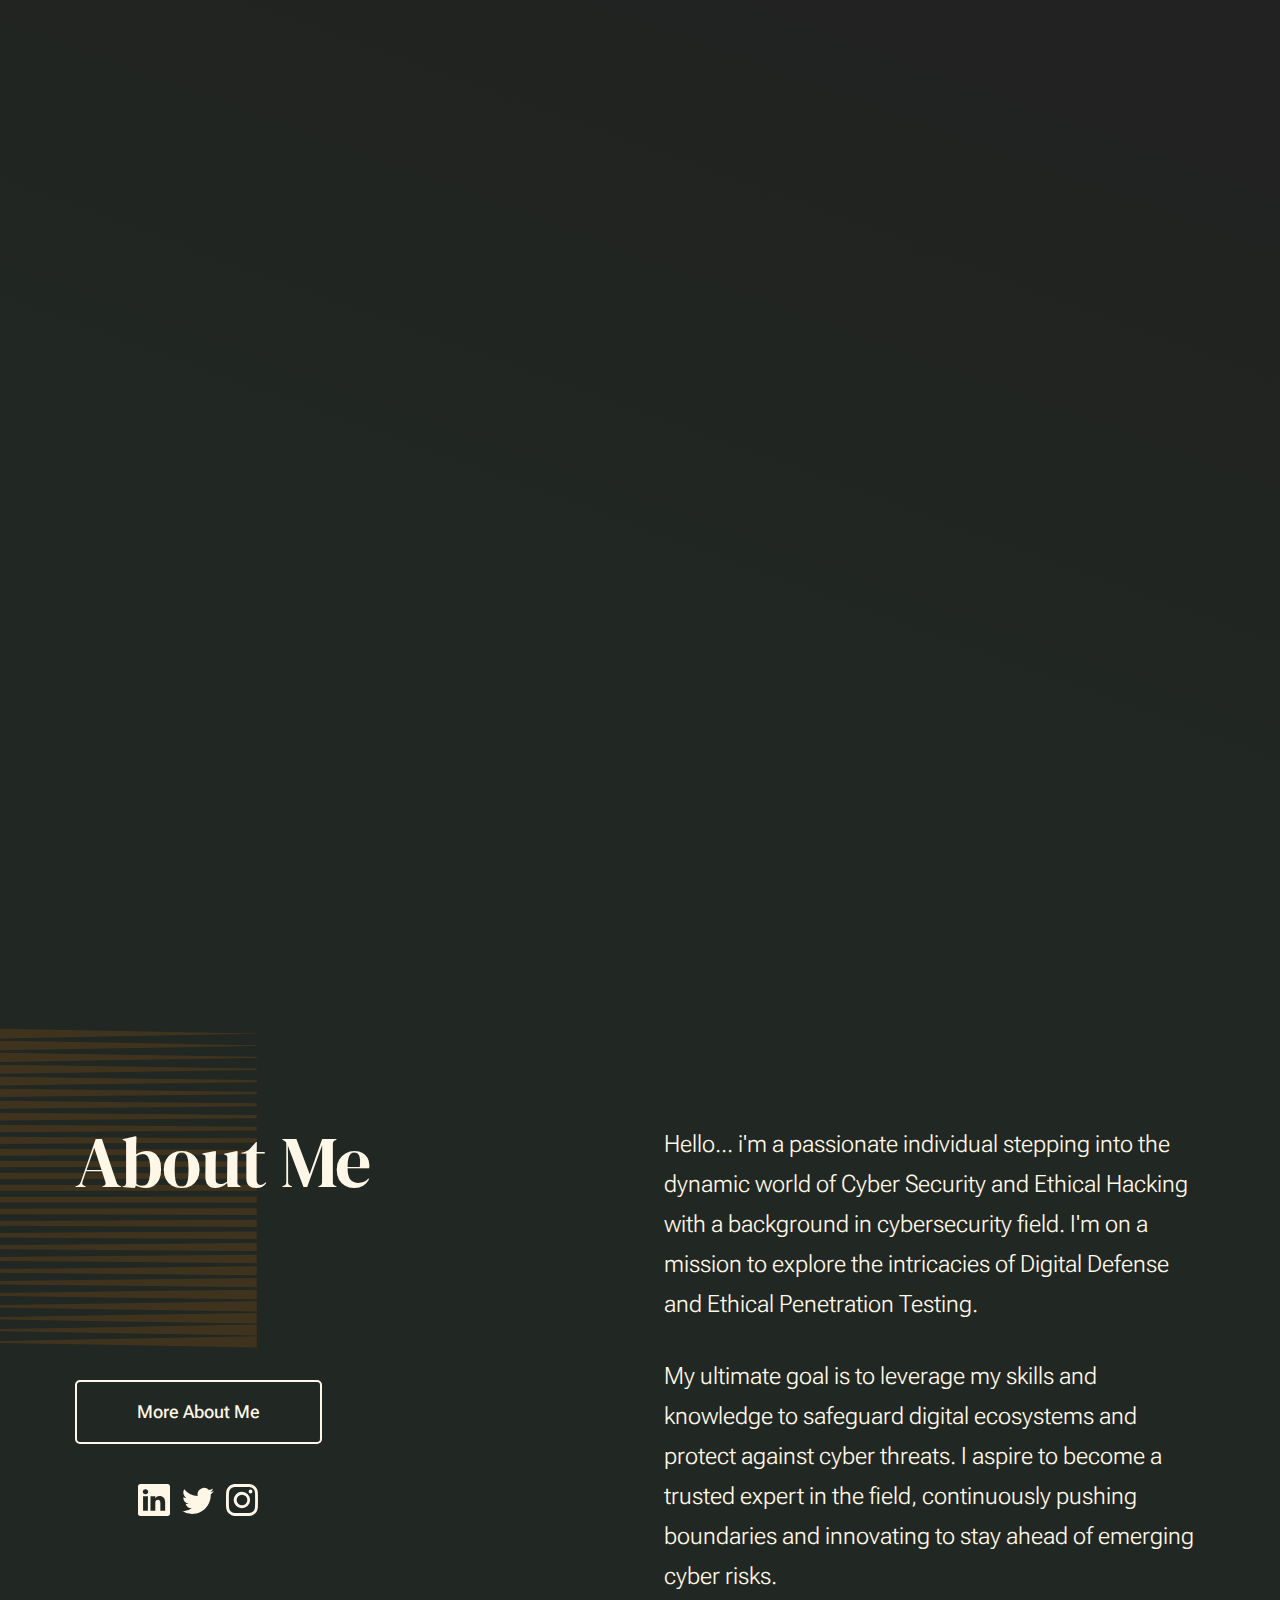
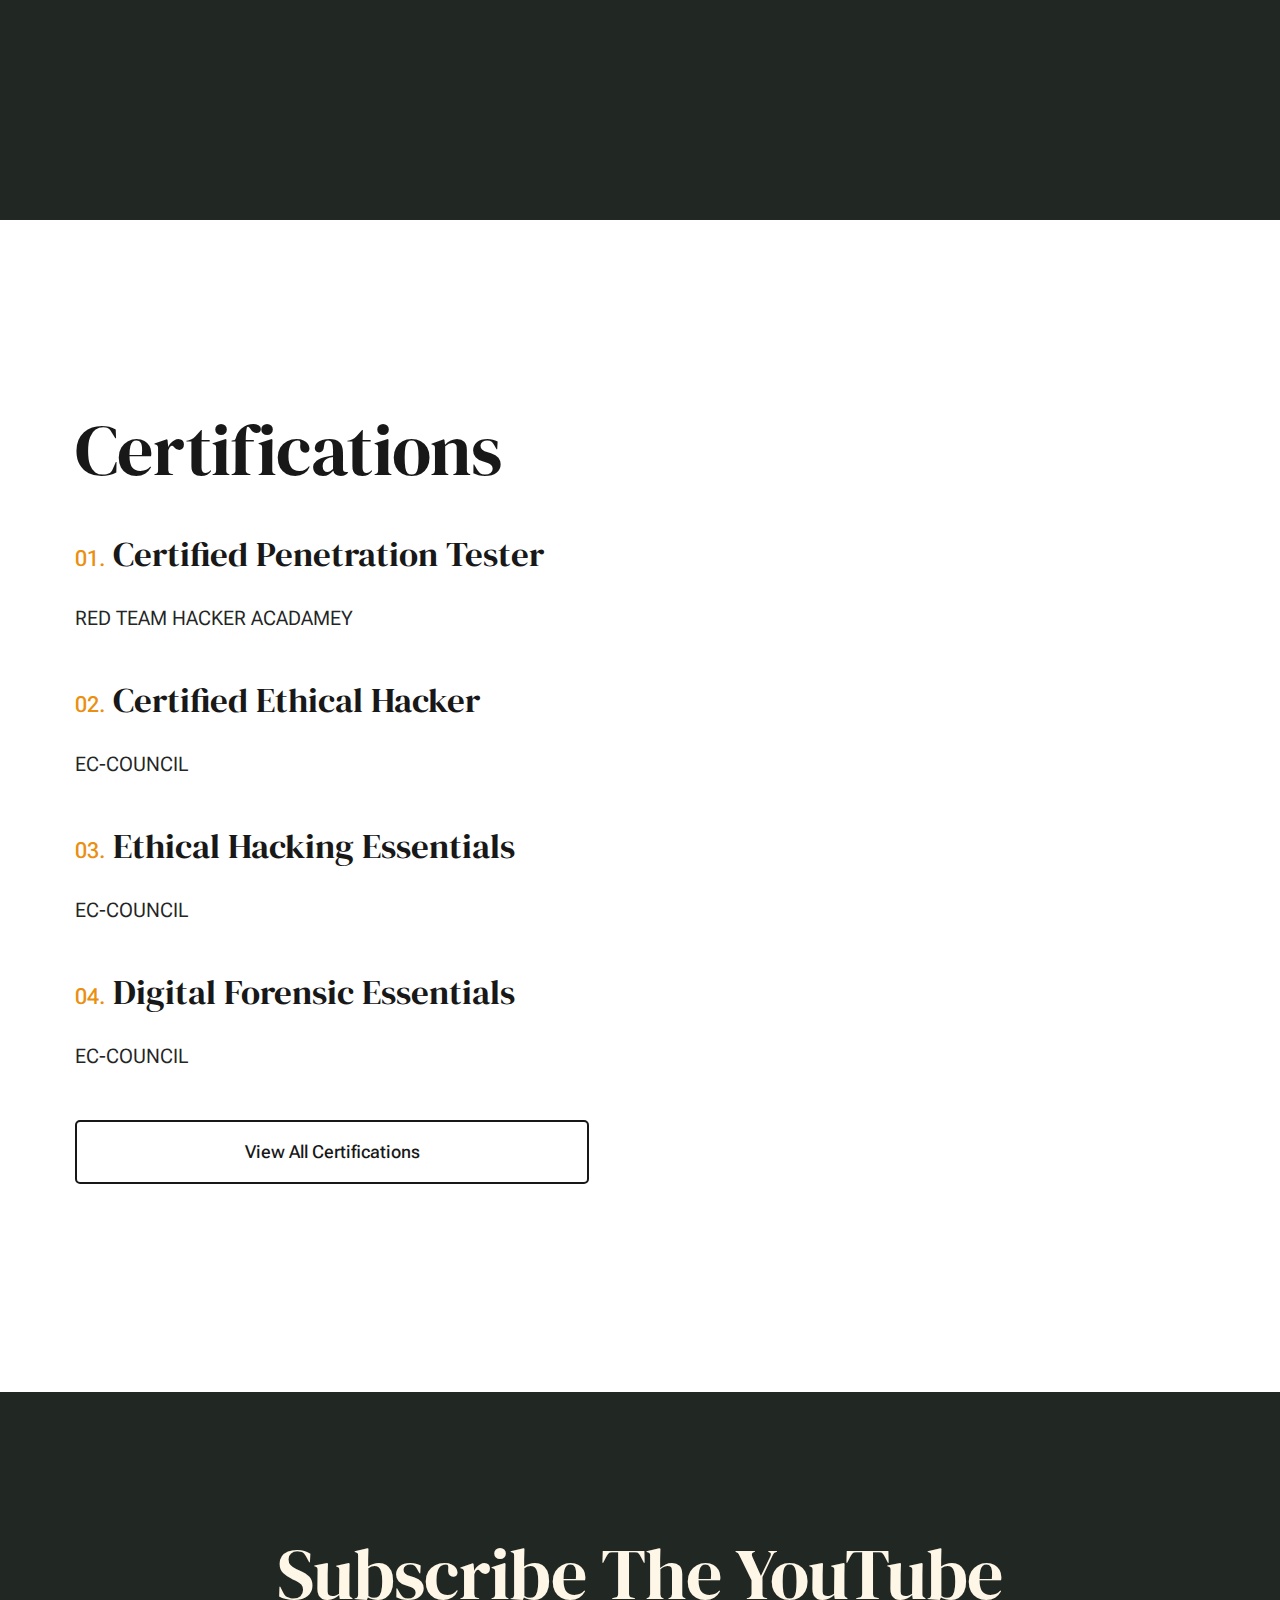
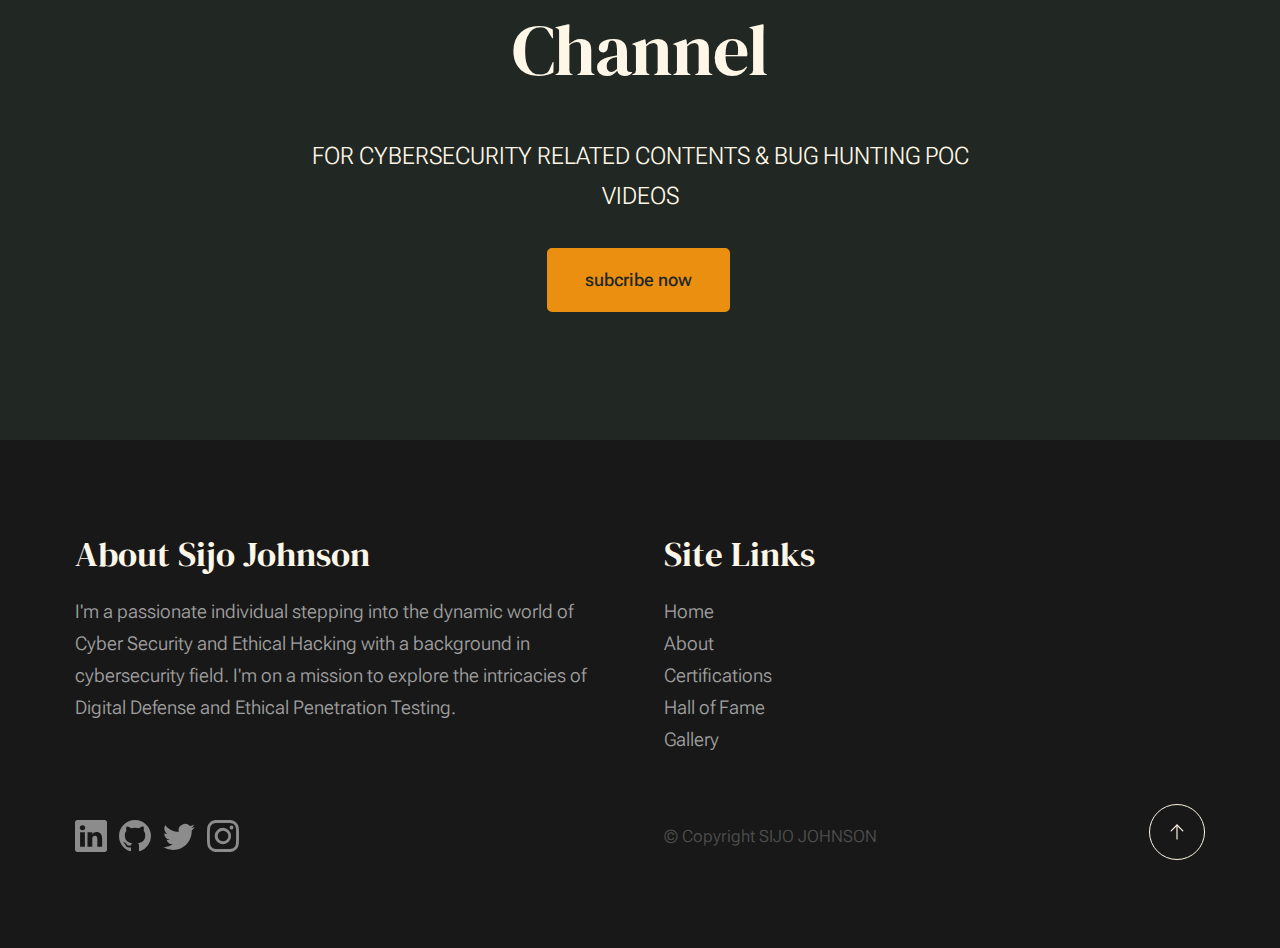
==== commit 5049cbd2: "Add files via upload" ====
--- a/index.html
+++ b/index.html
@@ -102,7 +102,7 @@
 
                         <div class="s-intro__content-media"> 
                             <div class="s-intro__content-media-inner">                               
-                                <img src="images/intro-bg.jpg" srcset="images/intro-bg.jpg 1x, images/intro-bg@2x.jpg 2x" alt="">
+                                <img src="images/intro-bg.webp" srcset="images/intro-bg.webp 1x, images/intro-bg@2x.webp 2x" alt="">
                                 <div class="lines">                               
                                     <span></span>                                  
                                 </div>
@@ -144,7 +144,7 @@
 
                         <div class="s-about__content-main grid-section-split__primary">
                             <p class="attention-getter">
-                                Hello... I'm a passionate individual stepping into the dynamic world of Cyber Security and Ethical Hacking with a background in cybersecurity field. I'm on a mission to explore the intricacies of Digital Defense and Ethical Penetration Testing.
+                                Hello... i'm a passionate individual stepping into the dynamic world of Cyber Security and Ethical Hacking with a background in cybersecurity field. I'm on a mission to explore the intricacies of Digital Defense and Ethical Penetration Testing.
                             </p>
 
                             <p class="attention-getter">
@@ -157,20 +157,26 @@
 
                             <ul class="s-about__social social-list">
                                  <li>
-                            <a href="https://www.facebook.com/sijojohnson.143/">
-                                        <svg xmlns="http://www.w3.org/2000/svg" width="24" height="24" viewBox="0 0 24 24" style="fill:rgba(0, 0, 0, 1);transform:;-ms-filter:"><path d="M20,3H4C3.447,3,3,3.448,3,4v16c0,0.552,0.447,1,1,1h8.615v-6.96h-2.338v-2.725h2.338v-2c0-2.325,1.42-3.592,3.5-3.592 c0.699-0.002,1.399,0.034,2.095,0.107v2.42h-1.435c-1.128,0-1.348,0.538-1.348,1.325v1.735h2.697l-0.35,2.725h-2.348V21H20 c0.553,0,1-0.448,1-1V4C21,3.448,20.553,3,20,3z"></path></svg>
-                                        <span class="u-screen-reader-text">Facebook</span>
+                            <a href="https://linkedin.com/in/sijojohns0n/">
+                                <svg xmlns="http://www.w3.org/2000/svg" width="16" height="16" fill="currentColor" class="bi bi-linkedin" viewBox="0 0 16 16">
+  <path d="M0 1.146C0 .513.526 0 1.175 0h13.65C15.474 0 16 .513 16 1.146v13.708c0 .633-.526 1.146-1.175 1.146H1.175C.526 16 0 15.487 0 14.854zm4.943 12.248V6.169H2.542v7.225zm-1.2-8.212c.837 0 1.358-.554 1.358-1.248-.015-.709-.52-1.248-1.342-1.248S2.4 3.226 2.4 3.934c0 .694.521 1.248 1.327 1.248zm4.908 8.212V9.359c0-.216.016-.432.08-.586.173-.431.568-.878 1.232-.878.869 0 1.216.662 1.216 1.634v3.865h2.401V9.25c0-2.22-1.184-3.252-2.764-3.252-1.274 0-1.845.7-2.165 1.193v.025h-.016l.016-.025V6.169h-2.4c.03.678 0 7.225 0 7.225z"/>
+</svg>
+                                        <span class="u-screen-reader-text">LinkenIn</span>
                                     </a>
                                 </li>
                                  <li>
-                            <a href="https://www.twitter.com/sijojohns0n/">
-                                        <svg xmlns="http://www.w3.org/2000/svg" width="24" height="24" viewBox="0 0 24 24" style="fill:rgba(0, 0, 0, 1);transform:;-ms-filter:"><path d="M19.633,7.997c0.013,0.175,0.013,0.349,0.013,0.523c0,5.325-4.053,11.461-11.46,11.461c-2.282,0-4.402-0.661-6.186-1.809 c0.324,0.037,0.636,0.05,0.973,0.05c1.883,0,3.616-0.636,5.001-1.721c-1.771-0.037-3.255-1.197-3.767-2.793 c0.249,0.037,0.499,0.062,0.761,0.062c0.361,0,0.724-0.05,1.061-0.137c-1.847-0.374-3.23-1.995-3.23-3.953v-0.05 c0.537,0.299,1.16,0.486,1.82,0.511C3.534,9.419,2.823,8.184,2.823,6.787c0-0.748,0.199-1.434,0.548-2.032 c1.983,2.443,4.964,4.04,8.306,4.215c-0.062-0.3-0.1-0.611-0.1-0.923c0-2.22,1.796-4.028,4.028-4.028 c1.16,0,2.207,0.486,2.943,1.272c0.91-0.175,1.782-0.512,2.556-0.973c-0.299,0.935-0.936,1.721-1.771,2.22 c0.811-0.088,1.597-0.312,2.319-0.624C21.104,6.712,20.419,7.423,19.633,7.997z"></path></svg>
-                                        <span class="u-screen-reader-text">Twitter</span>
+                            <a href="https://x.com/sijojohns0n/">
+                                        <svg xmlns="http://www.w3.org/2000/svg" width="16" height="16" fill="currentColor" class="bi bi-twitter" viewBox="0 0 16 16">
+  <path d="M5.026 15c6.038 0 9.341-5.003 9.341-9.334q.002-.211-.006-.422A6.7 6.7 0 0 0 16 3.542a6.7 6.7 0 0 1-1.889.518 3.3 3.3 0 0 0 1.447-1.817 6.5 6.5 0 0 1-2.087.793A3.286 3.286 0 0 0 7.875 6.03a9.32 9.32 0 0 1-6.767-3.429 3.29 3.29 0 0 0 1.018 4.382A3.3 3.3 0 0 1 .64 6.575v.045a3.29 3.29 0 0 0 2.632 3.218 3.2 3.2 0 0 1-.865.115 3 3 0 0 1-.614-.057 3.28 3.28 0 0 0 3.067 2.277A6.6 6.6 0 0 1 .78 13.58a6 6 0 0 1-.78-.045A9.34 9.34 0 0 0 5.026 15"/>
+</svg>
+                                        <span class="u-screen-reader-text">X</span>
                                     </a>
                                 </li>
                                  <li>
-                            <a href="https://www.instagram.com/sijojohns0n/">
-                                        <svg xmlns="http://www.w3.org/2000/svg" width="24" height="24" viewBox="0 0 24 24" style="fill:rgba(0, 0, 0, 1);transform:;-ms-filter:"><path d="M11.999,7.377c-2.554,0-4.623,2.07-4.623,4.623c0,2.554,2.069,4.624,4.623,4.624c2.552,0,4.623-2.07,4.623-4.624 C16.622,9.447,14.551,7.377,11.999,7.377L11.999,7.377z M11.999,15.004c-1.659,0-3.004-1.345-3.004-3.003 c0-1.659,1.345-3.003,3.004-3.003s3.002,1.344,3.002,3.003C15.001,13.659,13.658,15.004,11.999,15.004L11.999,15.004z"></path><circle cx="16.806" cy="7.207" r="1.078"></circle><path d="M20.533,6.111c-0.469-1.209-1.424-2.165-2.633-2.632c-0.699-0.263-1.438-0.404-2.186-0.42 c-0.963-0.042-1.268-0.054-3.71-0.054s-2.755,0-3.71,0.054C7.548,3.074,6.809,3.215,6.11,3.479C4.9,3.946,3.945,4.902,3.477,6.111 c-0.263,0.7-0.404,1.438-0.419,2.186c-0.043,0.962-0.056,1.267-0.056,3.71c0,2.442,0,2.753,0.056,3.71 c0.015,0.748,0.156,1.486,0.419,2.187c0.469,1.208,1.424,2.164,2.634,2.632c0.696,0.272,1.435,0.426,2.185,0.45 c0.963,0.042,1.268,0.055,3.71,0.055s2.755,0,3.71-0.055c0.747-0.015,1.486-0.157,2.186-0.419c1.209-0.469,2.164-1.424,2.633-2.633 c0.263-0.7,0.404-1.438,0.419-2.186c0.043-0.962,0.056-1.267,0.056-3.71s0-2.753-0.056-3.71C20.941,7.57,20.801,6.819,20.533,6.111z M19.315,15.643c-0.007,0.576-0.111,1.147-0.311,1.688c-0.305,0.787-0.926,1.409-1.712,1.711c-0.535,0.199-1.099,0.303-1.67,0.311 c-0.95,0.044-1.218,0.055-3.654,0.055c-2.438,0-2.687,0-3.655-0.055c-0.569-0.007-1.135-0.112-1.669-0.311 c-0.789-0.301-1.414-0.923-1.719-1.711c-0.196-0.534-0.302-1.099-0.311-1.669c-0.043-0.95-0.053-1.218-0.053-3.654 c0-2.437,0-2.686,0.053-3.655c0.007-0.576,0.111-1.146,0.311-1.687c0.305-0.789,0.93-1.41,1.719-1.712 c0.534-0.198,1.1-0.303,1.669-0.311c0.951-0.043,1.218-0.055,3.655-0.055c2.437,0,2.687,0,3.654,0.055 c0.571,0.007,1.135,0.112,1.67,0.311c0.786,0.303,1.407,0.925,1.712,1.712c0.196,0.534,0.302,1.099,0.311,1.669 c0.043,0.951,0.054,1.218,0.054,3.655c0,2.436,0,2.698-0.043,3.654H19.315z"></path></svg>
+                            <a href="https://instagram.com/sijojohns0n/">
+                                        <svg xmlns="http://www.w3.org/2000/svg" width="16" height="16" fill="currentColor" class="bi bi-instagram" viewBox="0 0 16 16">
+  <path d="M8 0C5.829 0 5.556.01 4.703.048 3.85.088 3.269.222 2.76.42a3.9 3.9 0 0 0-1.417.923A3.9 3.9 0 0 0 .42 2.76C.222 3.268.087 3.85.048 4.7.01 5.555 0 5.827 0 8.001c0 2.172.01 2.444.048 3.297.04.852.174 1.433.372 1.942.205.526.478.972.923 1.417.444.445.89.719 1.416.923.51.198 1.09.333 1.942.372C5.555 15.99 5.827 16 8 16s2.444-.01 3.298-.048c.851-.04 1.434-.174 1.943-.372a3.9 3.9 0 0 0 1.416-.923c.445-.445.718-.891.923-1.417.197-.509.332-1.09.372-1.942C15.99 10.445 16 10.173 16 8s-.01-2.445-.048-3.299c-.04-.851-.175-1.433-.372-1.941a3.9 3.9 0 0 0-.923-1.417A3.9 3.9 0 0 0 13.24.42c-.51-.198-1.092-.333-1.943-.372C10.443.01 10.172 0 7.998 0zm-.717 1.442h.718c2.136 0 2.389.007 3.232.046.78.035 1.204.166 1.486.275.373.145.64.319.92.599s.453.546.598.92c.11.281.24.705.275 1.485.039.843.047 1.096.047 3.231s-.008 2.389-.047 3.232c-.035.78-.166 1.203-.275 1.485a2.5 2.5 0 0 1-.599.919c-.28.28-.546.453-.92.598-.28.11-.704.24-1.485.276-.843.038-1.096.047-3.232.047s-2.39-.009-3.233-.047c-.78-.036-1.203-.166-1.485-.276a2.5 2.5 0 0 1-.92-.598 2.5 2.5 0 0 1-.6-.92c-.109-.281-.24-.705-.275-1.485-.038-.843-.046-1.096-.046-3.233s.008-2.388.046-3.231c.036-.78.166-1.204.276-1.486.145-.373.319-.64.599-.92s.546-.453.92-.598c.282-.11.705-.24 1.485-.276.738-.034 1.024-.044 2.515-.045zm4.988 1.328a.96.96 0 1 0 0 1.92.96.96 0 0 0 0-1.92m-4.27 1.122a4.109 4.109 0 1 0 0 8.217 4.109 4.109 0 0 0 0-8.217m0 1.441a2.667 2.667 0 1 1 0 5.334 2.667 2.667 0 0 1 0-5.334"/>
+</svg>
                                         <span class="u-screen-reader-text">Instagram</span>
                                     </a>
                                 </li>
@@ -259,10 +265,10 @@
 
                     <div class="s-cta__content">
                         <h2 class="text-display-title">
-                        Subscribe My YouTube channel
+                        Subscribe The YouTube Channel
                         </h2>
                         <p class="lead">
-                        for Cybersecurity related contents & Bug Hunting POC videos.
+                        FOR CYBERSECURITY RELATED CONTENTS & BUG HUNTING POC VIDEOS
                         </p>
                         <a href="https://www.youtube.com/@wedohacks?sub_confirmation=1" class="btn btn--primary">subcribe now</a>
                     </div>
@@ -273,14 +279,14 @@
         </section> <!-- end s-cta -->
 
 
-         <!-- # footer 
+        <!-- # footer 
         ================================================== -->
         <footer class="s-footer">
             <div class="row s-footer__content">
                 <div class="column xl-6 lg-6 md-12 s-footer__block s-footer__about">                    
                     <h3>About Sijo Johnson</h3>
                     <p>
-                        Hello... I'm Sijo Johnson, a passionate individual stepping into the dynamic world of Cyber Security and Ethical Hacking with a background in cybersecurity field. I'm on a mission to explore the intricacies of Digital Defense and Ethical Penetration Testing.
+                        I'm a passionate individual stepping into the dynamic world of Cyber Security and Ethical Hacking with a background in cybersecurity field. I'm on a mission to explore the intricacies of Digital Defense and Ethical Penetration Testing.
                     </p>               
                 </div>                
                 <div class="column xl-3 lg-6 md-12 s-footer__block s-footer__site-links">
@@ -298,20 +304,34 @@
                 <div class="column xl-6 lg-12">
                     <ul class="s-footer__social social-list">
                          <li>
-                            <a href="https://www.facebook.com/sijojohnson.143/">
-                                <svg xmlns="http://www.w3.org/2000/svg" width="24" height="24" viewBox="0 0 24 24" style="fill:rgba(0, 0, 0, 1);transform:;-ms-filter:"><path d="M20,3H4C3.447,3,3,3.448,3,4v16c0,0.552,0.447,1,1,1h8.615v-6.96h-2.338v-2.725h2.338v-2c0-2.325,1.42-3.592,3.5-3.592 c0.699-0.002,1.399,0.034,2.095,0.107v2.42h-1.435c-1.128,0-1.348,0.538-1.348,1.325v1.735h2.697l-0.35,2.725h-2.348V21H20 c0.553,0,1-0.448,1-1V4C21,3.448,20.553,3,20,3z"></path></svg>
-                                <span class="u-screen-reader-text">Facebook</span>
+                            <a href="https://linkedin.com/in/sijojohns0n/">
+                                <svg xmlns="http://www.w3.org/2000/svg" width="16" height="16" fill="currentColor" class="bi bi-linkedin" viewBox="0 0 16 16">
+  <path d="M0 1.146C0 .513.526 0 1.175 0h13.65C15.474 0 16 .513 16 1.146v13.708c0 .633-.526 1.146-1.175 1.146H1.175C.526 16 0 15.487 0 14.854zm4.943 12.248V6.169H2.542v7.225zm-1.2-8.212c.837 0 1.358-.554 1.358-1.248-.015-.709-.52-1.248-1.342-1.248S2.4 3.226 2.4 3.934c0 .694.521 1.248 1.327 1.248zm4.908 8.212V9.359c0-.216.016-.432.08-.586.173-.431.568-.878 1.232-.878.869 0 1.216.662 1.216 1.634v3.865h2.401V9.25c0-2.22-1.184-3.252-2.764-3.252-1.274 0-1.845.7-2.165 1.193v.025h-.016l.016-.025V6.169h-2.4c.03.678 0 7.225 0 7.225z"/>
+</svg>
+                                <span class="u-screen-reader-text">LinkedIn</span>
                             </a>
                         </li>
                          <li>
-                            <a href="https://www.twitter.com/sijojohns0n/">
-                                <svg xmlns="http://www.w3.org/2000/svg" width="24" height="24" viewBox="0 0 24 24" style="fill:rgba(0, 0, 0, 1);transform:;-ms-filter:"><path d="M19.633,7.997c0.013,0.175,0.013,0.349,0.013,0.523c0,5.325-4.053,11.461-11.46,11.461c-2.282,0-4.402-0.661-6.186-1.809 c0.324,0.037,0.636,0.05,0.973,0.05c1.883,0,3.616-0.636,5.001-1.721c-1.771-0.037-3.255-1.197-3.767-2.793 c0.249,0.037,0.499,0.062,0.761,0.062c0.361,0,0.724-0.05,1.061-0.137c-1.847-0.374-3.23-1.995-3.23-3.953v-0.05 c0.537,0.299,1.16,0.486,1.82,0.511C3.534,9.419,2.823,8.184,2.823,6.787c0-0.748,0.199-1.434,0.548-2.032 c1.983,2.443,4.964,4.04,8.306,4.215c-0.062-0.3-0.1-0.611-0.1-0.923c0-2.22,1.796-4.028,4.028-4.028 c1.16,0,2.207,0.486,2.943,1.272c0.91-0.175,1.782-0.512,2.556-0.973c-0.299,0.935-0.936,1.721-1.771,2.22 c0.811-0.088,1.597-0.312,2.319-0.624C21.104,6.712,20.419,7.423,19.633,7.997z"></path></svg>
-                                <span class="u-screen-reader-text">Twitter</span>
+                            <a href="https://github.com/sijojohns0n/">
+                                <svg xmlns="http://www.w3.org/2000/svg" width="16" height="16" fill="currentColor" class="bi bi-github" viewBox="0 0 16 16">
+  <path d="M8 0C3.58 0 0 3.58 0 8c0 3.54 2.29 6.53 5.47 7.59.4.07.55-.17.55-.38 0-.19-.01-.82-.01-1.49-2.01.37-2.53-.49-2.69-.94-.09-.23-.48-.94-.82-1.13-.28-.15-.68-.52-.01-.53.63-.01 1.08.58 1.23.82.72 1.21 1.87.87 2.33.66.07-.52.28-.87.51-1.07-1.78-.2-3.64-.89-3.64-3.95 0-.87.31-1.59.82-2.15-.08-.2-.36-1.02.08-2.12 0 0 .67-.21 2.2.82.64-.18 1.32-.27 2-.27s1.36.09 2 .27c1.53-1.04 2.2-.82 2.2-.82.44 1.1.16 1.92.08 2.12.51.56.82 1.27.82 2.15 0 3.07-1.87 3.75-3.65 3.95.29.25.54.73.54 1.48 0 1.07-.01 1.93-.01 2.2 0 .21.15.46.55.38A8.01 8.01 0 0 0 16 8c0-4.42-3.58-8-8-8"/>
+</svg>
+                                <span class="u-screen-reader-text">GitHub</span>
+                            </a>
+                        </li>
+                         <li>
+                            <a href="https://x.com/sijojohns0n/">
+                                <svg xmlns="http://www.w3.org/2000/svg" width="16" height="16" fill="currentColor" class="bi bi-twitter" viewBox="0 0 16 16">
+  <path d="M5.026 15c6.038 0 9.341-5.003 9.341-9.334q.002-.211-.006-.422A6.7 6.7 0 0 0 16 3.542a6.7 6.7 0 0 1-1.889.518 3.3 3.3 0 0 0 1.447-1.817 6.5 6.5 0 0 1-2.087.793A3.286 3.286 0 0 0 7.875 6.03a9.32 9.32 0 0 1-6.767-3.429 3.29 3.29 0 0 0 1.018 4.382A3.3 3.3 0 0 1 .64 6.575v.045a3.29 3.29 0 0 0 2.632 3.218 3.2 3.2 0 0 1-.865.115 3 3 0 0 1-.614-.057 3.28 3.28 0 0 0 3.067 2.277A6.6 6.6 0 0 1 .78 13.58a6 6 0 0 1-.78-.045A9.34 9.34 0 0 0 5.026 15"/>
+</svg>
+                                <span class="u-screen-reader-text">X</span>
                             </a>
                         </li>
                         <li>
-                            <a href="https://www.instagram.com/sijojohns0n/">
-                                <svg xmlns="http://www.w3.org/2000/svg" width="24" height="24" viewBox="0 0 24 24" style="fill:rgba(0, 0, 0, 1);transform:;-ms-filter:"><path d="M11.999,7.377c-2.554,0-4.623,2.07-4.623,4.623c0,2.554,2.069,4.624,4.623,4.624c2.552,0,4.623-2.07,4.623-4.624 C16.622,9.447,14.551,7.377,11.999,7.377L11.999,7.377z M11.999,15.004c-1.659,0-3.004-1.345-3.004-3.003 c0-1.659,1.345-3.003,3.004-3.003s3.002,1.344,3.002,3.003C15.001,13.659,13.658,15.004,11.999,15.004L11.999,15.004z"></path><circle cx="16.806" cy="7.207" r="1.078"></circle><path d="M20.533,6.111c-0.469-1.209-1.424-2.165-2.633-2.632c-0.699-0.263-1.438-0.404-2.186-0.42 c-0.963-0.042-1.268-0.054-3.71-0.054s-2.755,0-3.71,0.054C7.548,3.074,6.809,3.215,6.11,3.479C4.9,3.946,3.945,4.902,3.477,6.111 c-0.263,0.7-0.404,1.438-0.419,2.186c-0.043,0.962-0.056,1.267-0.056,3.71c0,2.442,0,2.753,0.056,3.71 c0.015,0.748,0.156,1.486,0.419,2.187c0.469,1.208,1.424,2.164,2.634,2.632c0.696,0.272,1.435,0.426,2.185,0.45 c0.963,0.042,1.268,0.055,3.71,0.055s2.755,0,3.71-0.055c0.747-0.015,1.486-0.157,2.186-0.419c1.209-0.469,2.164-1.424,2.633-2.633 c0.263-0.7,0.404-1.438,0.419-2.186c0.043-0.962,0.056-1.267,0.056-3.71s0-2.753-0.056-3.71C20.941,7.57,20.801,6.819,20.533,6.111z M19.315,15.643c-0.007,0.576-0.111,1.147-0.311,1.688c-0.305,0.787-0.926,1.409-1.712,1.711c-0.535,0.199-1.099,0.303-1.67,0.311 c-0.95,0.044-1.218,0.055-3.654,0.055c-2.438,0-2.687,0-3.655-0.055c-0.569-0.007-1.135-0.112-1.669-0.311 c-0.789-0.301-1.414-0.923-1.719-1.711c-0.196-0.534-0.302-1.099-0.311-1.669c-0.043-0.95-0.053-1.218-0.053-3.654 c0-2.437,0-2.686,0.053-3.655c0.007-0.576,0.111-1.146,0.311-1.687c0.305-0.789,0.93-1.41,1.719-1.712 c0.534-0.198,1.1-0.303,1.669-0.311c0.951-0.043,1.218-0.055,3.655-0.055c2.437,0,2.687,0,3.654,0.055 c0.571,0.007,1.135,0.112,1.67,0.311c0.786,0.303,1.407,0.925,1.712,1.712c0.196,0.534,0.302,1.099,0.311,1.669 c0.043,0.951,0.054,1.218,0.054,3.655c0,2.436,0,2.698-0.043,3.654H19.315z"></path></svg>
+                            <a href="https://instagram.com/sijojohns0n/">
+                                <svg xmlns="http://www.w3.org/2000/svg" width="16" height="16" fill="currentColor" class="bi bi-instagram" viewBox="0 0 16 16">
+  <path d="M8 0C5.829 0 5.556.01 4.703.048 3.85.088 3.269.222 2.76.42a3.9 3.9 0 0 0-1.417.923A3.9 3.9 0 0 0 .42 2.76C.222 3.268.087 3.85.048 4.7.01 5.555 0 5.827 0 8.001c0 2.172.01 2.444.048 3.297.04.852.174 1.433.372 1.942.205.526.478.972.923 1.417.444.445.89.719 1.416.923.51.198 1.09.333 1.942.372C5.555 15.99 5.827 16 8 16s2.444-.01 3.298-.048c.851-.04 1.434-.174 1.943-.372a3.9 3.9 0 0 0 1.416-.923c.445-.445.718-.891.923-1.417.197-.509.332-1.09.372-1.942C15.99 10.445 16 10.173 16 8s-.01-2.445-.048-3.299c-.04-.851-.175-1.433-.372-1.941a3.9 3.9 0 0 0-.923-1.417A3.9 3.9 0 0 0 13.24.42c-.51-.198-1.092-.333-1.943-.372C10.443.01 10.172 0 7.998 0zm-.717 1.442h.718c2.136 0 2.389.007 3.232.046.78.035 1.204.166 1.486.275.373.145.64.319.92.599s.453.546.598.92c.11.281.24.705.275 1.485.039.843.047 1.096.047 3.231s-.008 2.389-.047 3.232c-.035.78-.166 1.203-.275 1.485a2.5 2.5 0 0 1-.599.919c-.28.28-.546.453-.92.598-.28.11-.704.24-1.485.276-.843.038-1.096.047-3.232.047s-2.39-.009-3.233-.047c-.78-.036-1.203-.166-1.485-.276a2.5 2.5 0 0 1-.92-.598 2.5 2.5 0 0 1-.6-.92c-.109-.281-.24-.705-.275-1.485-.038-.843-.046-1.096-.046-3.233s.008-2.388.046-3.231c.036-.78.166-1.204.276-1.486.145-.373.319-.64.599-.92s.546-.453.92-.598c.282-.11.705-.24 1.485-.276.738-.034 1.024-.044 2.515-.045zm4.988 1.328a.96.96 0 1 0 0 1.92.96.96 0 0 0 0-1.92m-4.27 1.122a4.109 4.109 0 1 0 0 8.217 4.109 4.109 0 0 0 0-8.217m0 1.441a2.667 2.667 0 1 1 0 5.334 2.667 2.667 0 0 1 0-5.334"/>
+</svg>
                                 <span class="u-screen-reader-text">Instagram</span>
                             </a>
                         </li>
@@ -320,7 +340,7 @@
             </div>
         <div class="column xl-6 lg-12">
                     <p class="ss-copyright">
-            <span>© Copyright Sijo Johnson 2023-24</span>
+            <span>© Copyright SIJO JOHNSON</span>
                     </p>
                 </div>
 
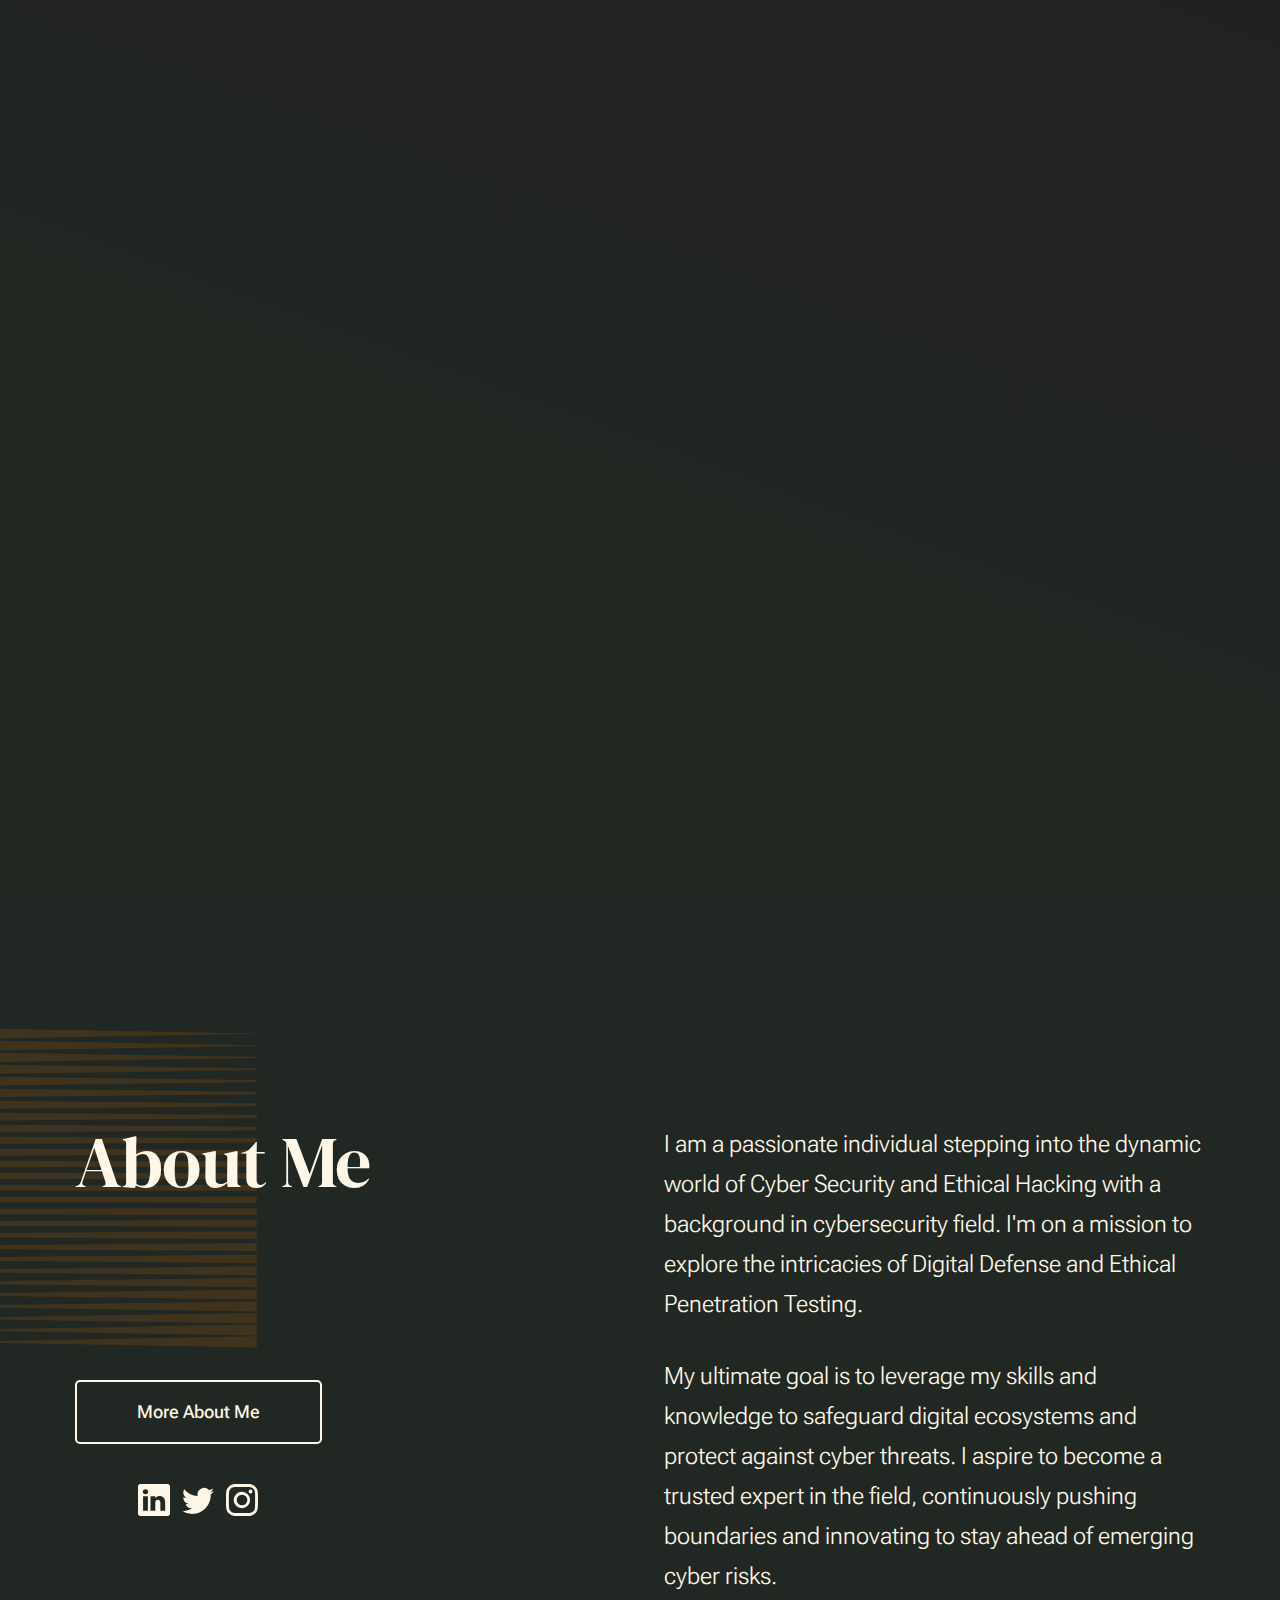
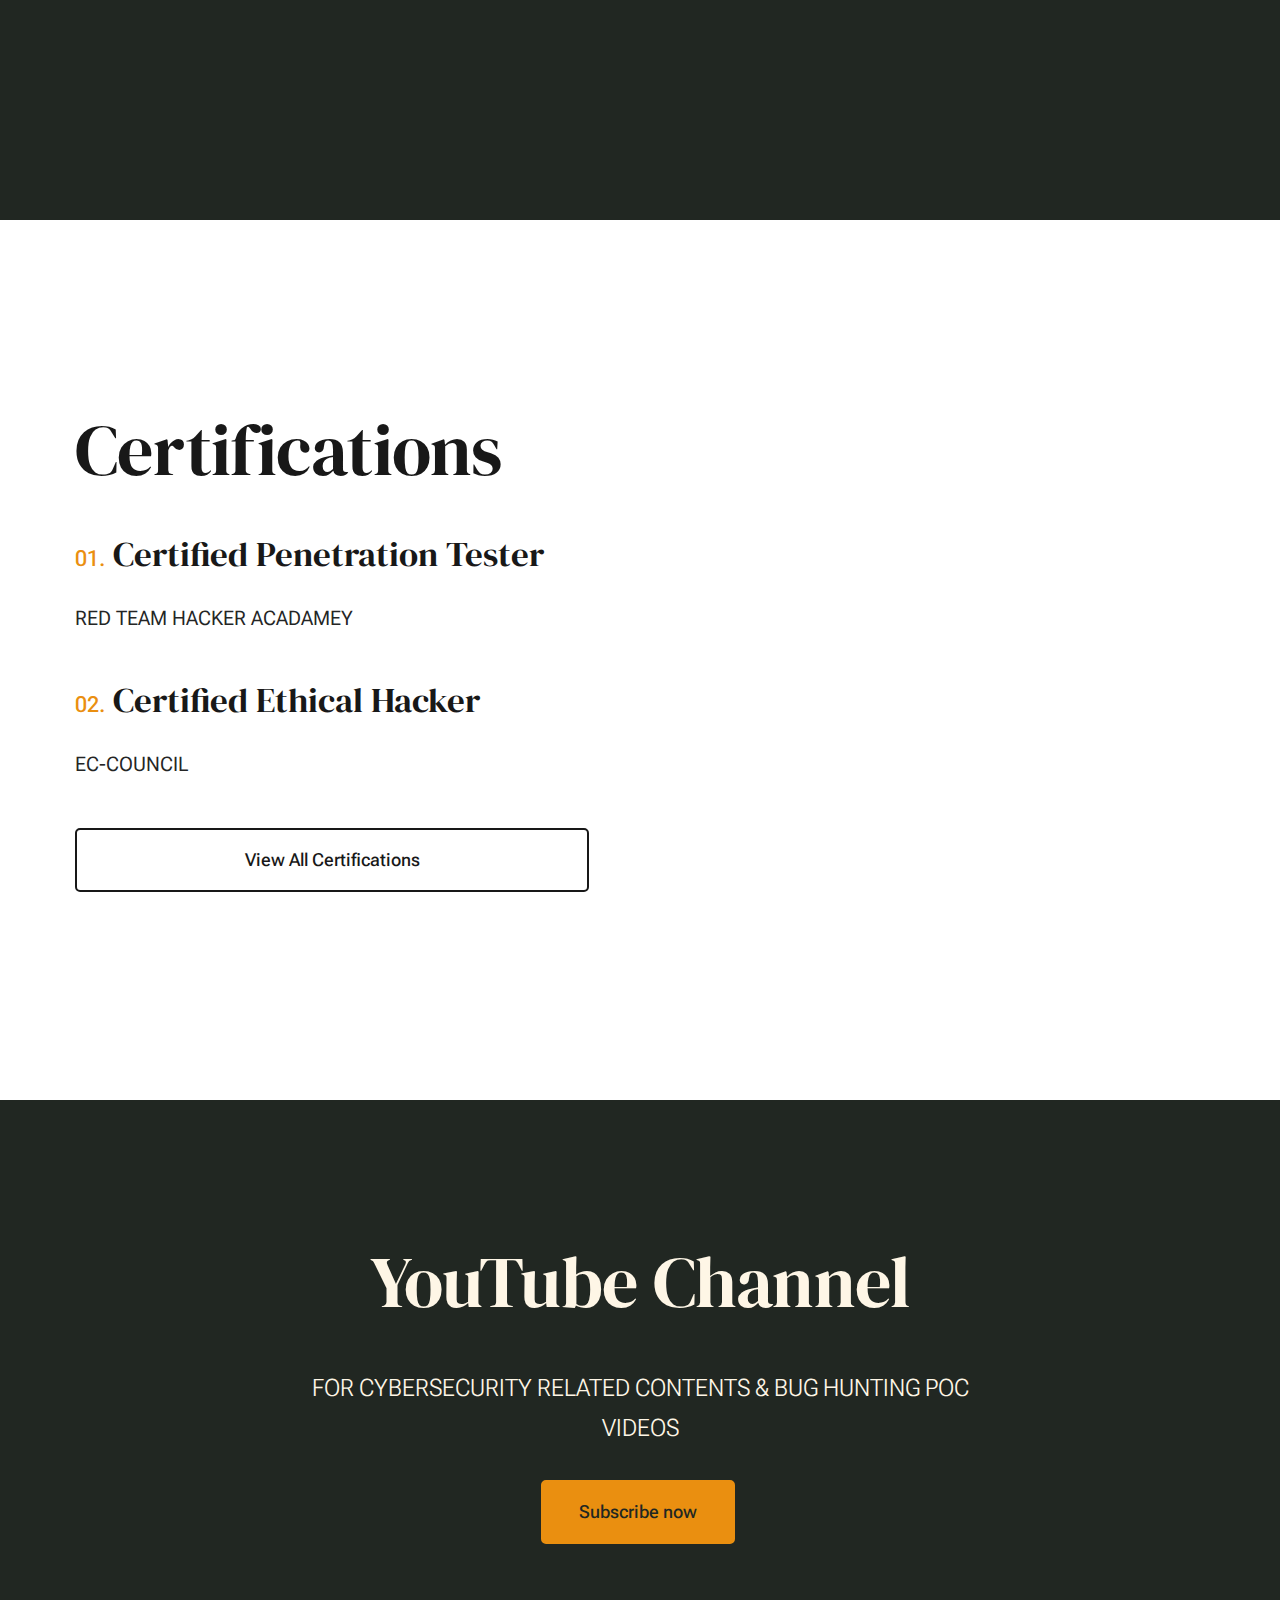
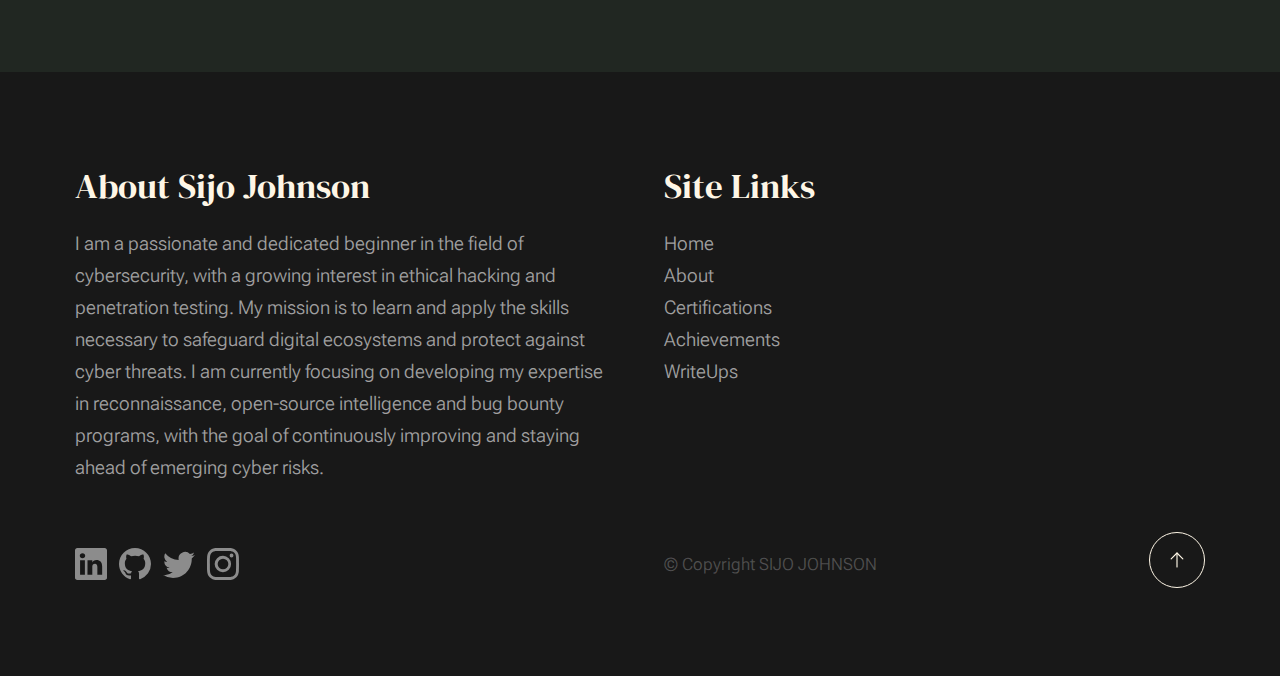
==== commit 5bd09b24: "Add files via upload" ====
--- a/index.html
+++ b/index.html
@@ -69,8 +69,8 @@
                         <li><a href="index.html">Home</a></li>
                         <li><a href="about.html">About</a></li>
                         <li><a href="certifications.html">Certifications</a></li>
-                        <li><a href="halloffame.html">Hall of Fame</a></li>
-                        <li><a href="gallery.html">Gallery</a></li>
+                        <li><a href="achievements.html">Achievements</a></li>
+                        <li><a href="writeups.html">WriteUps</a></li>
                     </ul> <!-- s-header__menu-links -->
     
                 </nav> <!-- end s-header__nav -->
@@ -93,10 +93,9 @@
                     <div class="column lg-12 s-intro__content-inner grid-block">
                         
                         <div class="s-intro__content-text">
-                            <div class="s-intro__content-pretitle text-pretitle">Hello, I'm Sijo Johnson</div>
+                            <div class="s-intro__content-pretitle text-pretitle">Sijo Johnson</div>
                             <h1 class="s-intro__content-title">
                             Cyber Security Researcher <br>
-                            & Bug Hunter <br>
                             </h1>
                         </div> <!-- s-intro__content-text -->
 
@@ -144,7 +143,7 @@
 
                         <div class="s-about__content-main grid-section-split__primary">
                             <p class="attention-getter">
-                                Hello... i'm a passionate individual stepping into the dynamic world of Cyber Security and Ethical Hacking with a background in cybersecurity field. I'm on a mission to explore the intricacies of Digital Defense and Ethical Penetration Testing.
+                                I am a passionate individual stepping into the dynamic world of Cyber Security and Ethical Hacking with a background in cybersecurity field. I'm on a mission to explore the intricacies of Digital Defense and Ethical Penetration Testing.
                             </p>
 
                             <p class="attention-getter">
@@ -223,26 +222,6 @@
                                         </p>
                                     </div>
                                 </div> <!-- list-expertise__item -->
-                                <div class="grid-list-items__item list-items__item">
-                                    <div class="grid-list-items__title list-items__item-header">
-                                        <h3 class="list-items__item-title">Ethical Hacking Essentials</h3>
-                                    </div>
-                                    <div class="grid-list-items__text list-items__item-text">
-                                        <p>
-                                            EC-COUNCIL
-                                        </p>
-                                    </div>
-                                </div> <!-- list-expertise__item -->
-                                <div class="grid-list-items__item list-items__item">
-                                    <div class="grid-list-items__title list-items__item-header">
-                                        <h3 class="list-items__item-title">Digital Forensic Essentials</h3>
-                                    </div>
-                                    <div class="grid-list-items__text list-items__item-text">
-                                        <p>
-                                            EC-COUNCIL
-                                        </p>
-                                    </div>
-                                </div> <!-- list-expertise__item -->
 
                             </div> <!-- grid-list-items -->
                         </div> <!-- end s-expertise__content-main -->
@@ -265,12 +244,12 @@
 
                     <div class="s-cta__content">
                         <h2 class="text-display-title">
-                        Subscribe The YouTube Channel
+                        YouTube Channel
                         </h2>
                         <p class="lead">
                         FOR CYBERSECURITY RELATED CONTENTS & BUG HUNTING POC VIDEOS
                         </p>
-                        <a href="https://www.youtube.com/@wedohacks?sub_confirmation=1" class="btn btn--primary">subcribe now</a>
+                        <a href="https://www.youtube.com/@wedohacks?sub_confirmation=1" class="btn btn--primary">Subscribe now</a>
                     </div>
 
                 </div>
@@ -286,7 +265,7 @@
                 <div class="column xl-6 lg-6 md-12 s-footer__block s-footer__about">                    
                     <h3>About Sijo Johnson</h3>
                     <p>
-                        I'm a passionate individual stepping into the dynamic world of Cyber Security and Ethical Hacking with a background in cybersecurity field. I'm on a mission to explore the intricacies of Digital Defense and Ethical Penetration Testing.
+                        I am a passionate and dedicated beginner in the field of cybersecurity, with a growing interest in ethical hacking and penetration testing. My mission is to learn and apply the skills necessary to safeguard digital ecosystems and protect against cyber threats. I am currently focusing on developing my expertise in reconnaissance, open-source intelligence and bug bounty programs, with the goal of continuously improving and staying ahead of emerging cyber risks.
                     </p>               
                 </div>                
                 <div class="column xl-3 lg-6 md-12 s-footer__block s-footer__site-links">
@@ -295,8 +274,8 @@
                         <li><a href="index.html">Home</a></li>
                         <li><a href="about.html">About</a></li>
                         <li><a href="certifications.html">Certifications</a></li>
-                        <li><a href="halloffame.html">Hall of Fame</a></li>
-                        <li><a href="gallery.html">Gallery</a></li>
+                        <li><a href="achievements.html">Achievements</a></li>
+                        <li><a href="writeups.html">WriteUps</a></li>                   
                     </ul>
                 </div>
             </div>
